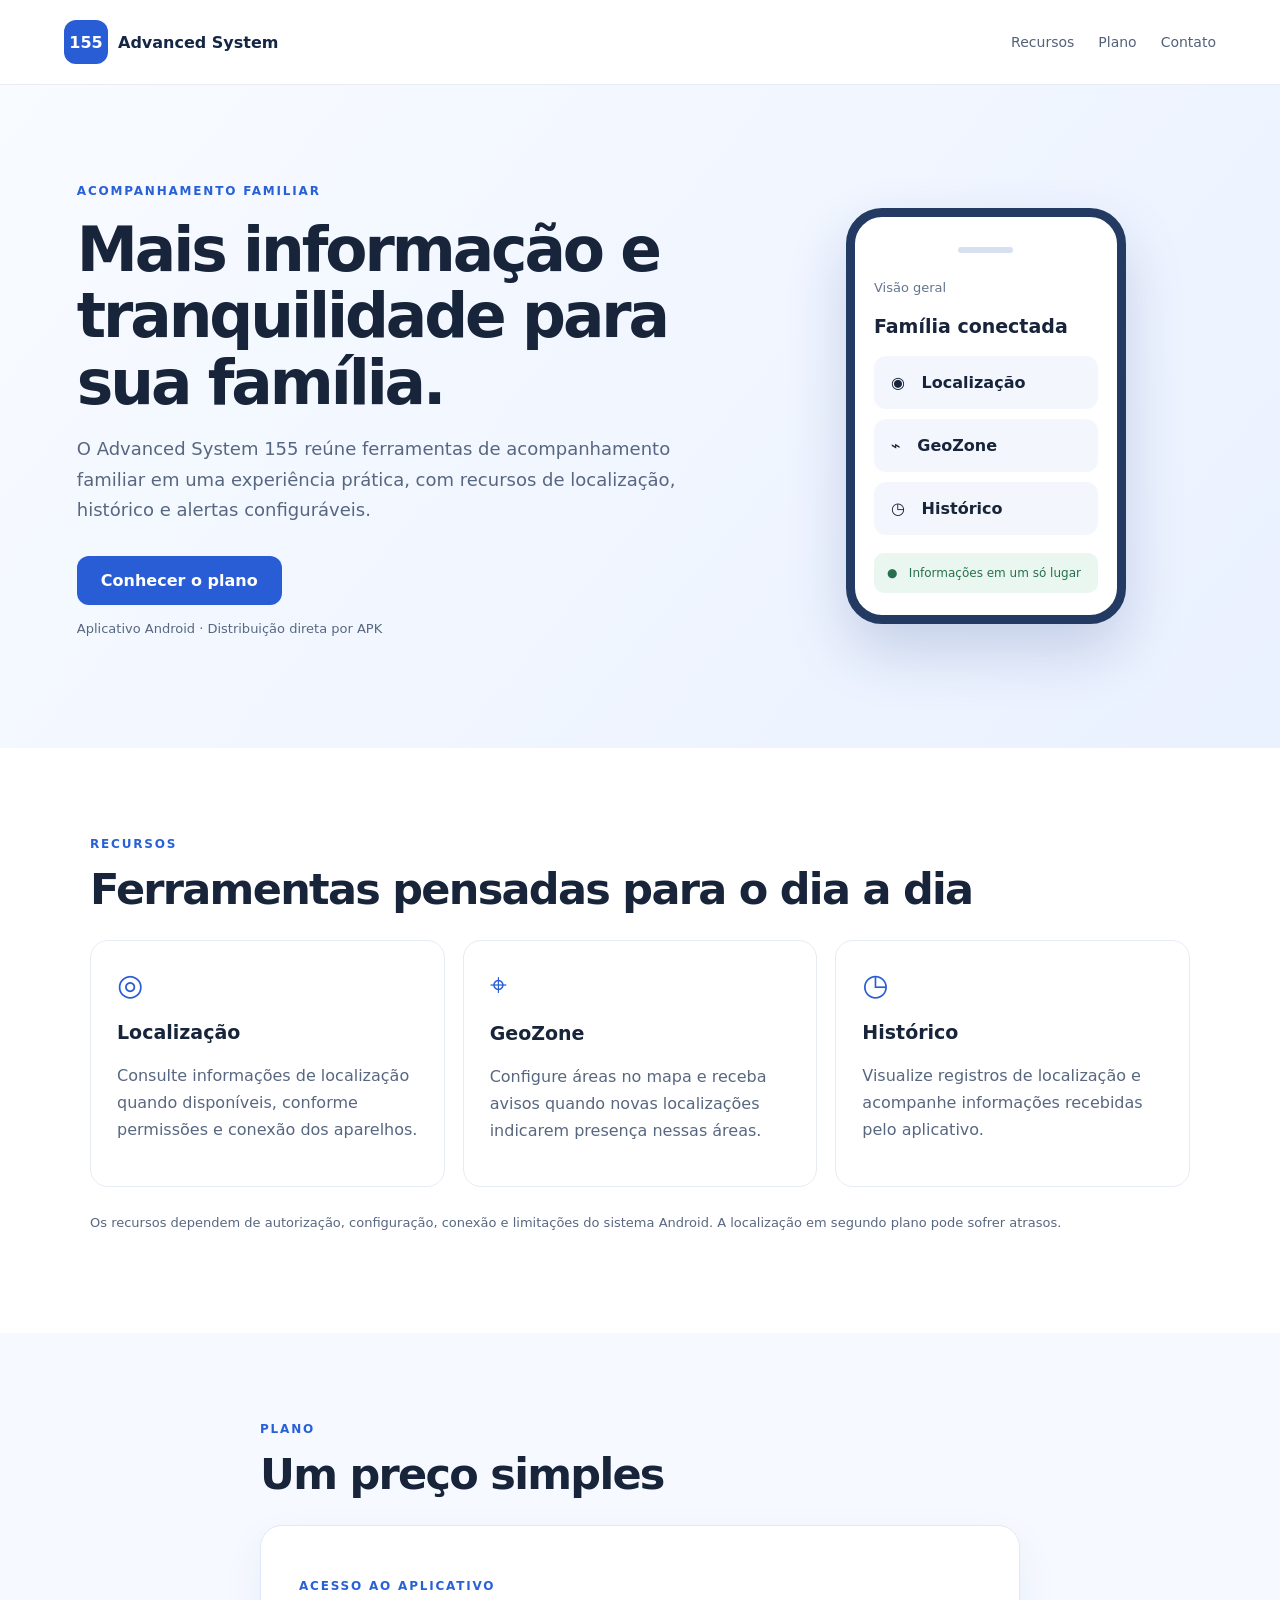
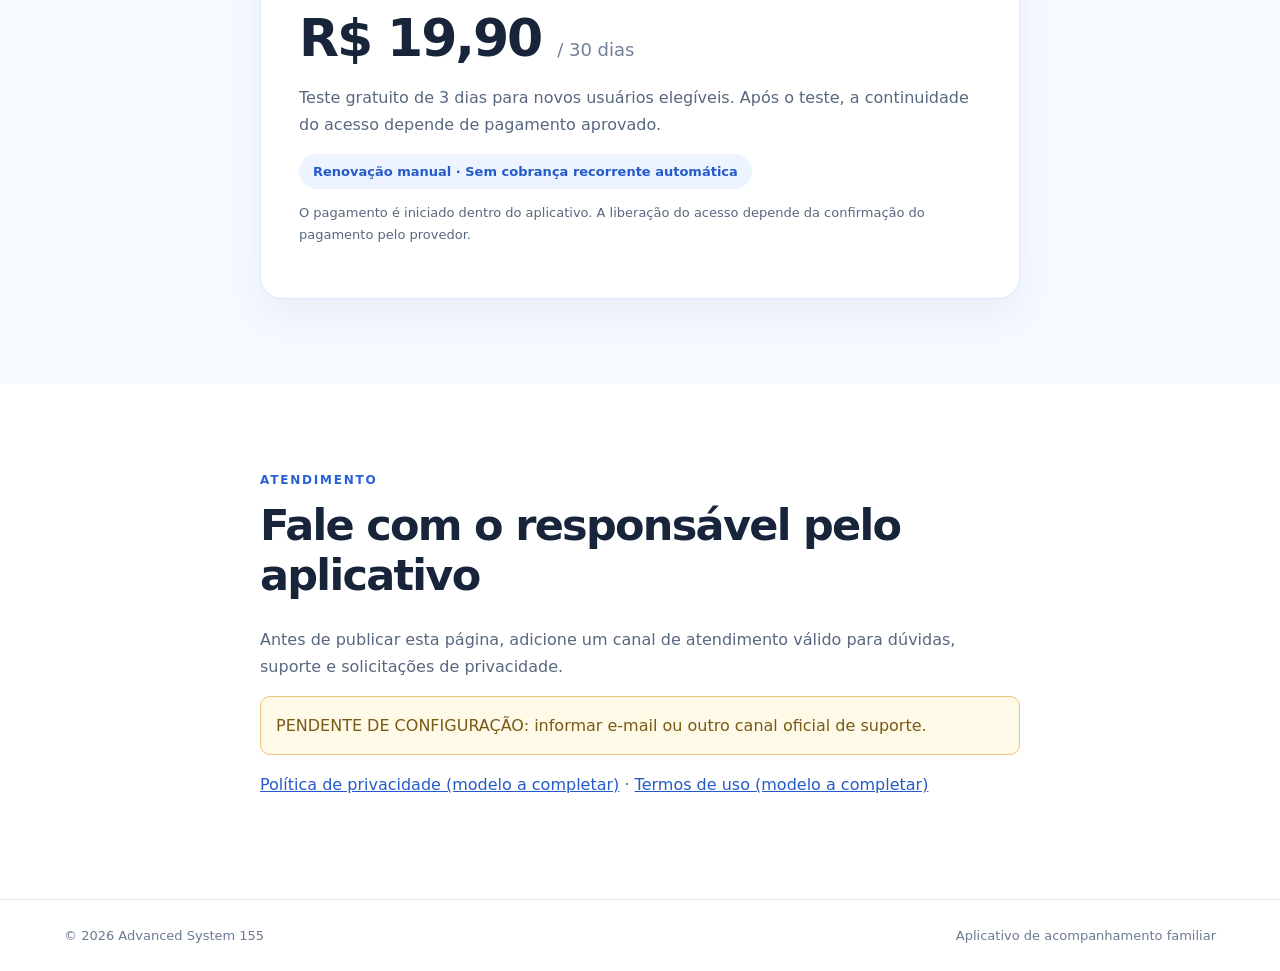
==== index.html @ 00726755 "Add files via upload" ====
<!doctype html><html lang="pt-BR"><head><meta charset="utf-8"><meta name="viewport" content="width=device-width, initial-scale=1"><meta name="description" content="Advanced System 155: aplicativo de acompanhamento familiar com recursos de localização e alertas."><title>Advanced System 155 | Acompanhamento familiar</title><link rel="stylesheet" href="style.css"></head><body><header class="nav"><a class="brand" href="index.html"><span class="mark">155</span> Advanced System</a><nav><a href="#recursos">Recursos</a><a href="#planos">Plano</a><a href="#contato">Contato</a></nav></header><main><section class="hero"><div class="wrap"><span class="eyebrow">ACOMPANHAMENTO FAMILIAR</span><h1>Mais informação e tranquilidade para sua família.</h1><p>O Advanced System 155 reúne ferramentas de acompanhamento familiar em uma experiência prática, com recursos de localização, histórico e alertas configuráveis.</p><a class="btn" href="#planos">Conhecer o plano</a><p class="micro">Aplicativo Android · Distribuição direta por APK</p></div><div class="visual" aria-hidden="true"><div class="phone"><div class="topline"></div><span class="small">Visão geral</span><h3>Família conectada</h3><div class="tile">◉ &nbsp; Localização</div><div class="tile">⌁ &nbsp; GeoZone</div><div class="tile">◷ &nbsp; Histórico</div><div class="status">● &nbsp; Informações em um só lugar</div></div></div></section><section id="recursos" class="section"><div class="container"><span class="eyebrow">RECURSOS</span><h2>Ferramentas pensadas para o dia a dia</h2><div class="cards"><article><span class="symbol">◎</span><h3>Localização</h3><p>Consulte informações de localização quando disponíveis, conforme permissões e conexão dos aparelhos.</p></article><article><span class="symbol">⌖</span><h3>GeoZone</h3><p>Configure áreas no mapa e receba avisos quando novas localizações indicarem presença nessas áreas.</p></article><article><span class="symbol">◷</span><h3>Histórico</h3><p>Visualize registros de localização e acompanhe informações recebidas pelo aplicativo.</p></article></div><p class="note">Os recursos dependem de autorização, configuração, conexão e limitações do sistema Android. A localização em segundo plano pode sofrer atrasos.</p></div></section><section id="planos" class="section tinted"><div class="container narrow"><span class="eyebrow">PLANO</span><h2>Um preço simples</h2><div class="pricing"><p class="eyebrow">ACESSO AO APLICATIVO</p><div class="price">R$ 19,90 <span>/ 30 dias</span></div><p>Teste gratuito de 3 dias para novos usuários elegíveis. Após o teste, a continuidade do acesso depende de pagamento aprovado.</p><div class="pill">Renovação manual · Sem cobrança recorrente automática</div><p class="smallprint">O pagamento é iniciado dentro do aplicativo. A liberação do acesso depende da confirmação do pagamento pelo provedor.</p></div></div></section><section id="contato" class="section"><div class="container narrow"><span class="eyebrow">ATENDIMENTO</span><h2>Fale com o responsável pelo aplicativo</h2><p>Antes de publicar esta página, adicione um canal de atendimento válido para dúvidas, suporte e solicitações de privacidade.</p><p class="warning">PENDENTE DE CONFIGURAÇÃO: informar e-mail ou outro canal oficial de suporte.</p><p><a href="privacidade.html">Política de privacidade (modelo a completar)</a> · <a href="termos.html">Termos de uso (modelo a completar)</a></p></div></section></main><footer><span>© <span id="year"></span> Advanced System 155</span><span>Aplicativo de acompanhamento familiar</span></footer><script>document.getElementById('year').textContent=new Date().getFullYear()</script></body></html>
---- style.css ----
:root{font-family:Inter,system-ui,-apple-system,Segoe UI,sans-serif;color:#17243a;background:#fff;font-synthesis:none}*{box-sizing:border-box}html{scroll-behavior:smooth}body{margin:0}a{color:#245bc8}header.nav{display:flex;align-items:center;justify-content:space-between;gap:20px;padding:20px max(5vw,20px);border-bottom:1px solid #e7ebf3;background:#fff}.brand{display:flex;align-items:center;gap:10px;text-decoration:none;font-weight:800;color:#152744}.mark{display:inline-grid;place-items:center;background:#285dd5;color:white;border-radius:12px;width:44px;height:44px}nav{display:flex;gap:24px}nav a{text-decoration:none;color:#536179;font-size:14px}.hero{display:grid;grid-template-columns:1.2fr .8fr;align-items:center;gap:40px;padding:95px max(6vw,24px);background:linear-gradient(130deg,#f8fbff,#eaf1ff)}.wrap{max-width:670px}.eyebrow{font-size:12px;letter-spacing:.15em;font-weight:800;color:#2861d6}h1{font-size:clamp(36px,4.8vw,65px);letter-spacing:-.05em;line-height:1.08;margin:18px 0}h2{font-size:clamp(29px,3.4vw,43px);letter-spacing:-.04em;margin:12px 0 26px}h3{font-size:19px}p{line-height:1.7;color:#586780}.hero p{font-size:18px;max-width:600px}.btn{display:inline-block;background:#285dd5;color:white;text-decoration:none;border-radius:12px;padding:15px 24px;font-weight:700;margin-top:12px}.micro{font-size:13px!important}.visual{display:flex;justify-content:center}.phone{width:280px;background:white;border:9px solid #233a62;border-radius:36px;box-shadow:0 28px 60px #193d7d30;padding:30px 19px 22px}.topline{height:6px;width:55px;background:#d7e0f0;border-radius:5px;margin:0 auto 24px}.small{font-size:13px;color:#64758f}.tile{padding:17px;background:#f3f6fc;border-radius:12px;margin:10px 0;font-weight:650}.status{padding:13px;border-radius:10px;background:#eaf6f0;color:#26704d;font-size:12px;margin-top:18px}.section{padding:85px 24px}.container{max-width:1100px;margin:auto}.narrow{max-width:760px}.cards{display:grid;grid-template-columns:repeat(3,1fr);gap:18px}.cards article{border:1px solid #e6ebf4;border-radius:18px;padding:26px;background:white}.symbol{font-size:30px;color:#285dd5}.note{font-size:13px;margin-top:25px}.tinted{background:#f6f9ff}.pricing{background:white;border:1px solid #dfe8fa;border-radius:22px;padding:38px;box-shadow:0 16px 40px #153d8010}.price{font-size:52px;font-weight:800;letter-spacing:-.04em}.price span{font-size:18px;color:#718097;font-weight:500;letter-spacing:0}.pill{display:inline-block;padding:10px 14px;background:#edf4ff;color:#245bc8;border-radius:100px;font-size:13px;font-weight:650}.smallprint{font-size:13px}.warning{padding:15px;border:1px solid #e9c778;border-radius:10px;background:#fff9e8;color:#785a15}footer{display:flex;justify-content:space-between;gap:20px;padding:28px max(5vw,20px);border-top:1px solid #e7ebf3;color:#6c7a91;font-size:13px}.legal{max-width:820px;margin:65px auto;padding:0 22px}.legal h1{font-size:42px}.legal h2{font-size:23px;margin-top:35px}@media(max-width:780px){nav{gap:12px}nav a{font-size:12px}.hero{grid-template-columns:1fr;padding-top:60px}.cards{grid-template-columns:1fr}.visual{display:none}.section{padding:60px 20px}.price{font-size:40px}footer{flex-direction:column}}
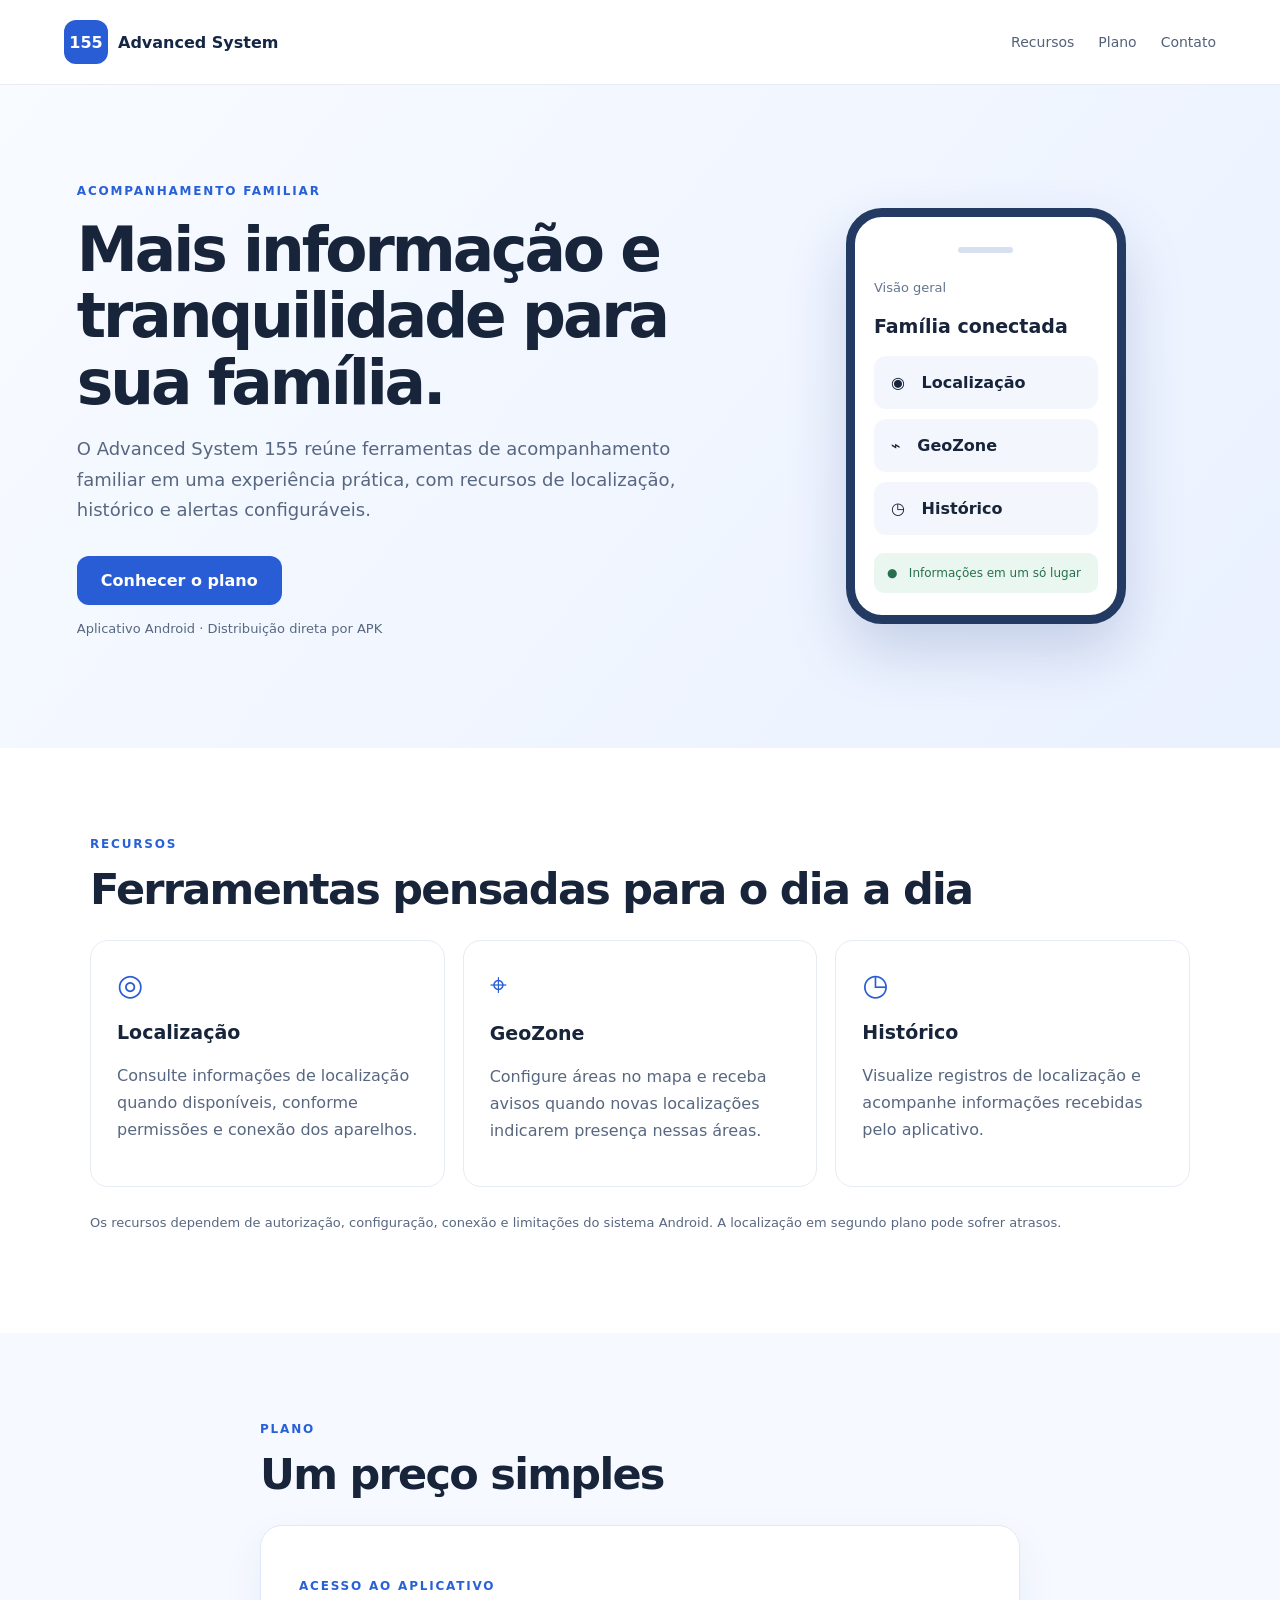
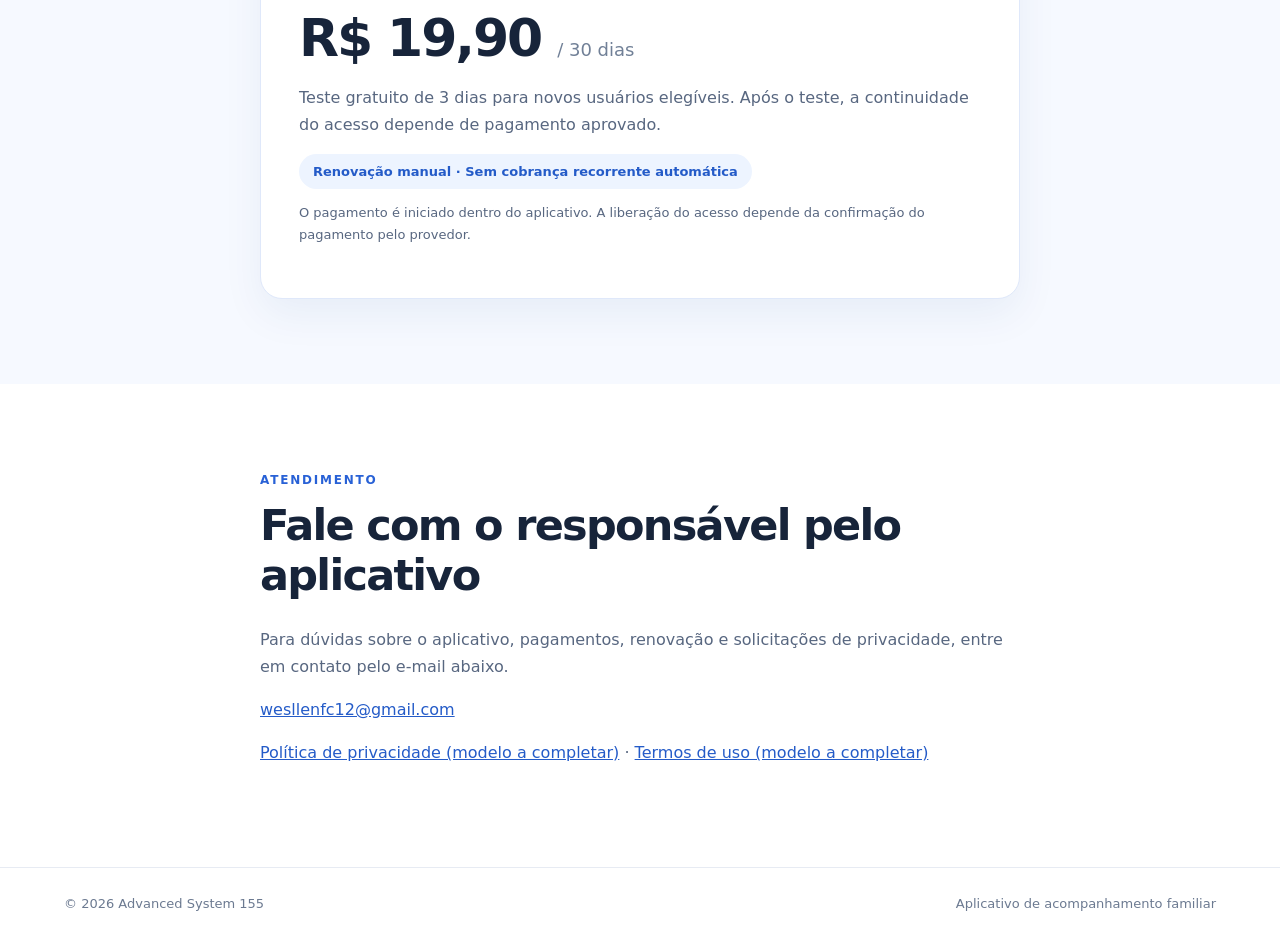
==== commit 5b648cd3: "Add files via upload" ====
--- a/index.html
+++ b/index.html
@@ -1 +1 @@
-<!doctype html><html lang="pt-BR"><head><meta charset="utf-8"><meta name="viewport" content="width=device-width, initial-scale=1"><meta name="description" content="Advanced System 155: aplicativo de acompanhamento familiar com recursos de localização e alertas."><title>Advanced System 155 | Acompanhamento familiar</title><link rel="stylesheet" href="style.css"></head><body><header class="nav"><a class="brand" href="index.html"><span class="mark">155</span> Advanced System</a><nav><a href="#recursos">Recursos</a><a href="#planos">Plano</a><a href="#contato">Contato</a></nav></header><main><section class="hero"><div class="wrap"><span class="eyebrow">ACOMPANHAMENTO FAMILIAR</span><h1>Mais informação e tranquilidade para sua família.</h1><p>O Advanced System 155 reúne ferramentas de acompanhamento familiar em uma experiência prática, com recursos de localização, histórico e alertas configuráveis.</p><a class="btn" href="#planos">Conhecer o plano</a><p class="micro">Aplicativo Android · Distribuição direta por APK</p></div><div class="visual" aria-hidden="true"><div class="phone"><div class="topline"></div><span class="small">Visão geral</span><h3>Família conectada</h3><div class="tile">◉ &nbsp; Localização</div><div class="tile">⌁ &nbsp; GeoZone</div><div class="tile">◷ &nbsp; Histórico</div><div class="status">● &nbsp; Informações em um só lugar</div></div></div></section><section id="recursos" class="section"><div class="container"><span class="eyebrow">RECURSOS</span><h2>Ferramentas pensadas para o dia a dia</h2><div class="cards"><article><span class="symbol">◎</span><h3>Localização</h3><p>Consulte informações de localização quando disponíveis, conforme permissões e conexão dos aparelhos.</p></article><article><span class="symbol">⌖</span><h3>GeoZone</h3><p>Configure áreas no mapa e receba avisos quando novas localizações indicarem presença nessas áreas.</p></article><article><span class="symbol">◷</span><h3>Histórico</h3><p>Visualize registros de localização e acompanhe informações recebidas pelo aplicativo.</p></article></div><p class="note">Os recursos dependem de autorização, configuração, conexão e limitações do sistema Android. A localização em segundo plano pode sofrer atrasos.</p></div></section><section id="planos" class="section tinted"><div class="container narrow"><span class="eyebrow">PLANO</span><h2>Um preço simples</h2><div class="pricing"><p class="eyebrow">ACESSO AO APLICATIVO</p><div class="price">R$ 19,90 <span>/ 30 dias</span></div><p>Teste gratuito de 3 dias para novos usuários elegíveis. Após o teste, a continuidade do acesso depende de pagamento aprovado.</p><div class="pill">Renovação manual · Sem cobrança recorrente automática</div><p class="smallprint">O pagamento é iniciado dentro do aplicativo. A liberação do acesso depende da confirmação do pagamento pelo provedor.</p></div></div></section><section id="contato" class="section"><div class="container narrow"><span class="eyebrow">ATENDIMENTO</span><h2>Fale com o responsável pelo aplicativo</h2><p>Antes de publicar esta página, adicione um canal de atendimento válido para dúvidas, suporte e solicitações de privacidade.</p><p class="warning">PENDENTE DE CONFIGURAÇÃO: informar e-mail ou outro canal oficial de suporte.</p><p><a href="privacidade.html">Política de privacidade (modelo a completar)</a> · <a href="termos.html">Termos de uso (modelo a completar)</a></p></div></section></main><footer><span>© <span id="year"></span> Advanced System 155</span><span>Aplicativo de acompanhamento familiar</span></footer><script>document.getElementById('year').textContent=new Date().getFullYear()</script></body></html>
+<!doctype html><html lang="pt-BR"><head><meta charset="utf-8"><meta name="viewport" content="width=device-width, initial-scale=1"><meta name="description" content="Advanced System 155: aplicativo de acompanhamento familiar com recursos de localização e alertas."><title>Advanced System 155 | Acompanhamento familiar</title><link rel="stylesheet" href="style.css"></head><body><header class="nav"><a class="brand" href="index.html"><span class="mark">155</span> Advanced System</a><nav><a href="#recursos">Recursos</a><a href="#planos">Plano</a><a href="#contato">Contato</a></nav></header><main><section class="hero"><div class="wrap"><span class="eyebrow">ACOMPANHAMENTO FAMILIAR</span><h1>Mais informação e tranquilidade para sua família.</h1><p>O Advanced System 155 reúne ferramentas de acompanhamento familiar em uma experiência prática, com recursos de localização, histórico e alertas configuráveis.</p><a class="btn" href="#planos">Conhecer o plano</a><p class="micro">Aplicativo Android · Distribuição direta por APK</p></div><div class="visual" aria-hidden="true"><div class="phone"><div class="topline"></div><span class="small">Visão geral</span><h3>Família conectada</h3><div class="tile">◉ &nbsp; Localização</div><div class="tile">⌁ &nbsp; GeoZone</div><div class="tile">◷ &nbsp; Histórico</div><div class="status">● &nbsp; Informações em um só lugar</div></div></div></section><section id="recursos" class="section"><div class="container"><span class="eyebrow">RECURSOS</span><h2>Ferramentas pensadas para o dia a dia</h2><div class="cards"><article><span class="symbol">◎</span><h3>Localização</h3><p>Consulte informações de localização quando disponíveis, conforme permissões e conexão dos aparelhos.</p></article><article><span class="symbol">⌖</span><h3>GeoZone</h3><p>Configure áreas no mapa e receba avisos quando novas localizações indicarem presença nessas áreas.</p></article><article><span class="symbol">◷</span><h3>Histórico</h3><p>Visualize registros de localização e acompanhe informações recebidas pelo aplicativo.</p></article></div><p class="note">Os recursos dependem de autorização, configuração, conexão e limitações do sistema Android. A localização em segundo plano pode sofrer atrasos.</p></div></section><section id="planos" class="section tinted"><div class="container narrow"><span class="eyebrow">PLANO</span><h2>Um preço simples</h2><div class="pricing"><p class="eyebrow">ACESSO AO APLICATIVO</p><div class="price">R$ 19,90 <span>/ 30 dias</span></div><p>Teste gratuito de 3 dias para novos usuários elegíveis. Após o teste, a continuidade do acesso depende de pagamento aprovado.</p><div class="pill">Renovação manual · Sem cobrança recorrente automática</div><p class="smallprint">O pagamento é iniciado dentro do aplicativo. A liberação do acesso depende da confirmação do pagamento pelo provedor.</p></div></div></section><section id="contato" class="section"><div class="container narrow"><span class="eyebrow">ATENDIMENTO</span><h2>Fale com o responsável pelo aplicativo</h2><p>Para dúvidas sobre o aplicativo, pagamentos, renovação e solicitações de privacidade, entre em contato pelo e-mail abaixo.</p><p><a href="mailto:wesllenfc12@gmail.com">wesllenfc12@gmail.com</a></p><p><a href="privacidade.html">Política de privacidade (modelo a completar)</a> · <a href="termos.html">Termos de uso (modelo a completar)</a></p></div></section></main><footer><span>© <span id="year"></span> Advanced System 155</span><span>Aplicativo de acompanhamento familiar</span></footer><script>document.getElementById('year').textContent=new Date().getFullYear()</script></body></html>
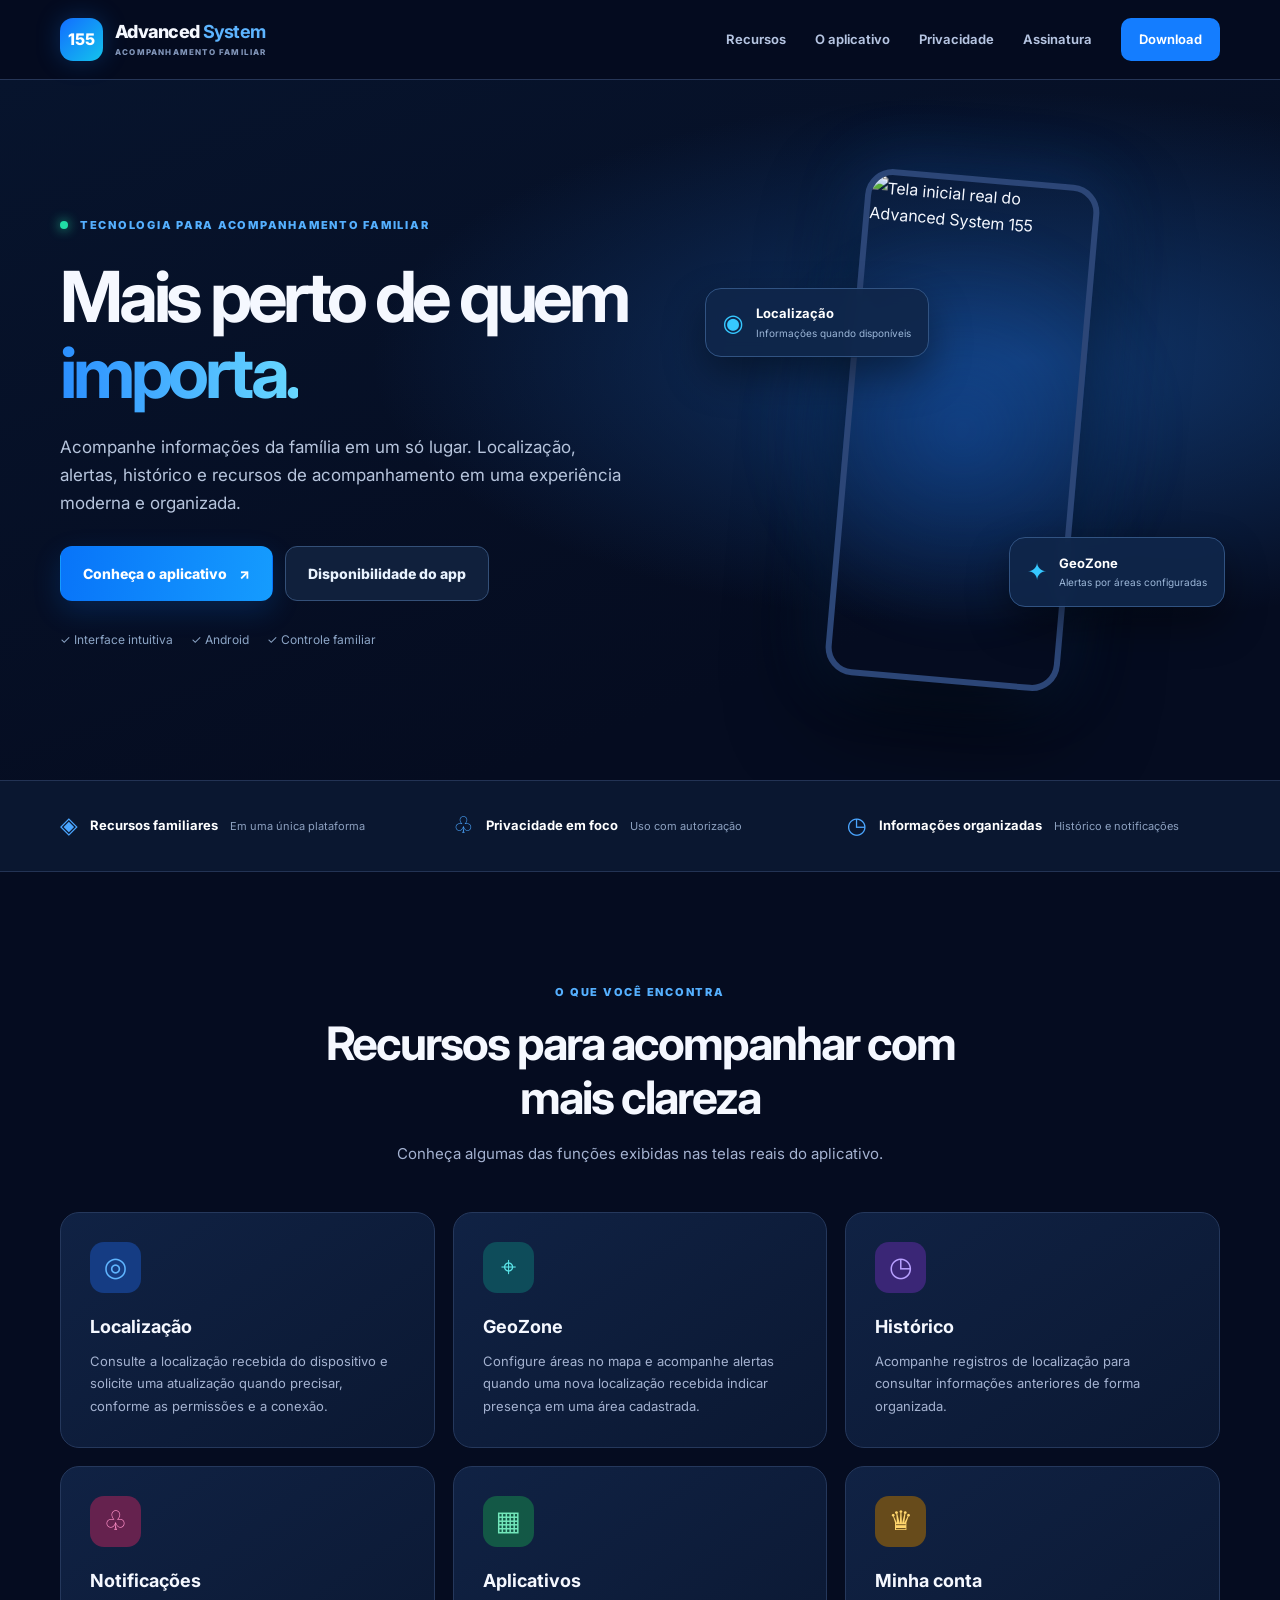
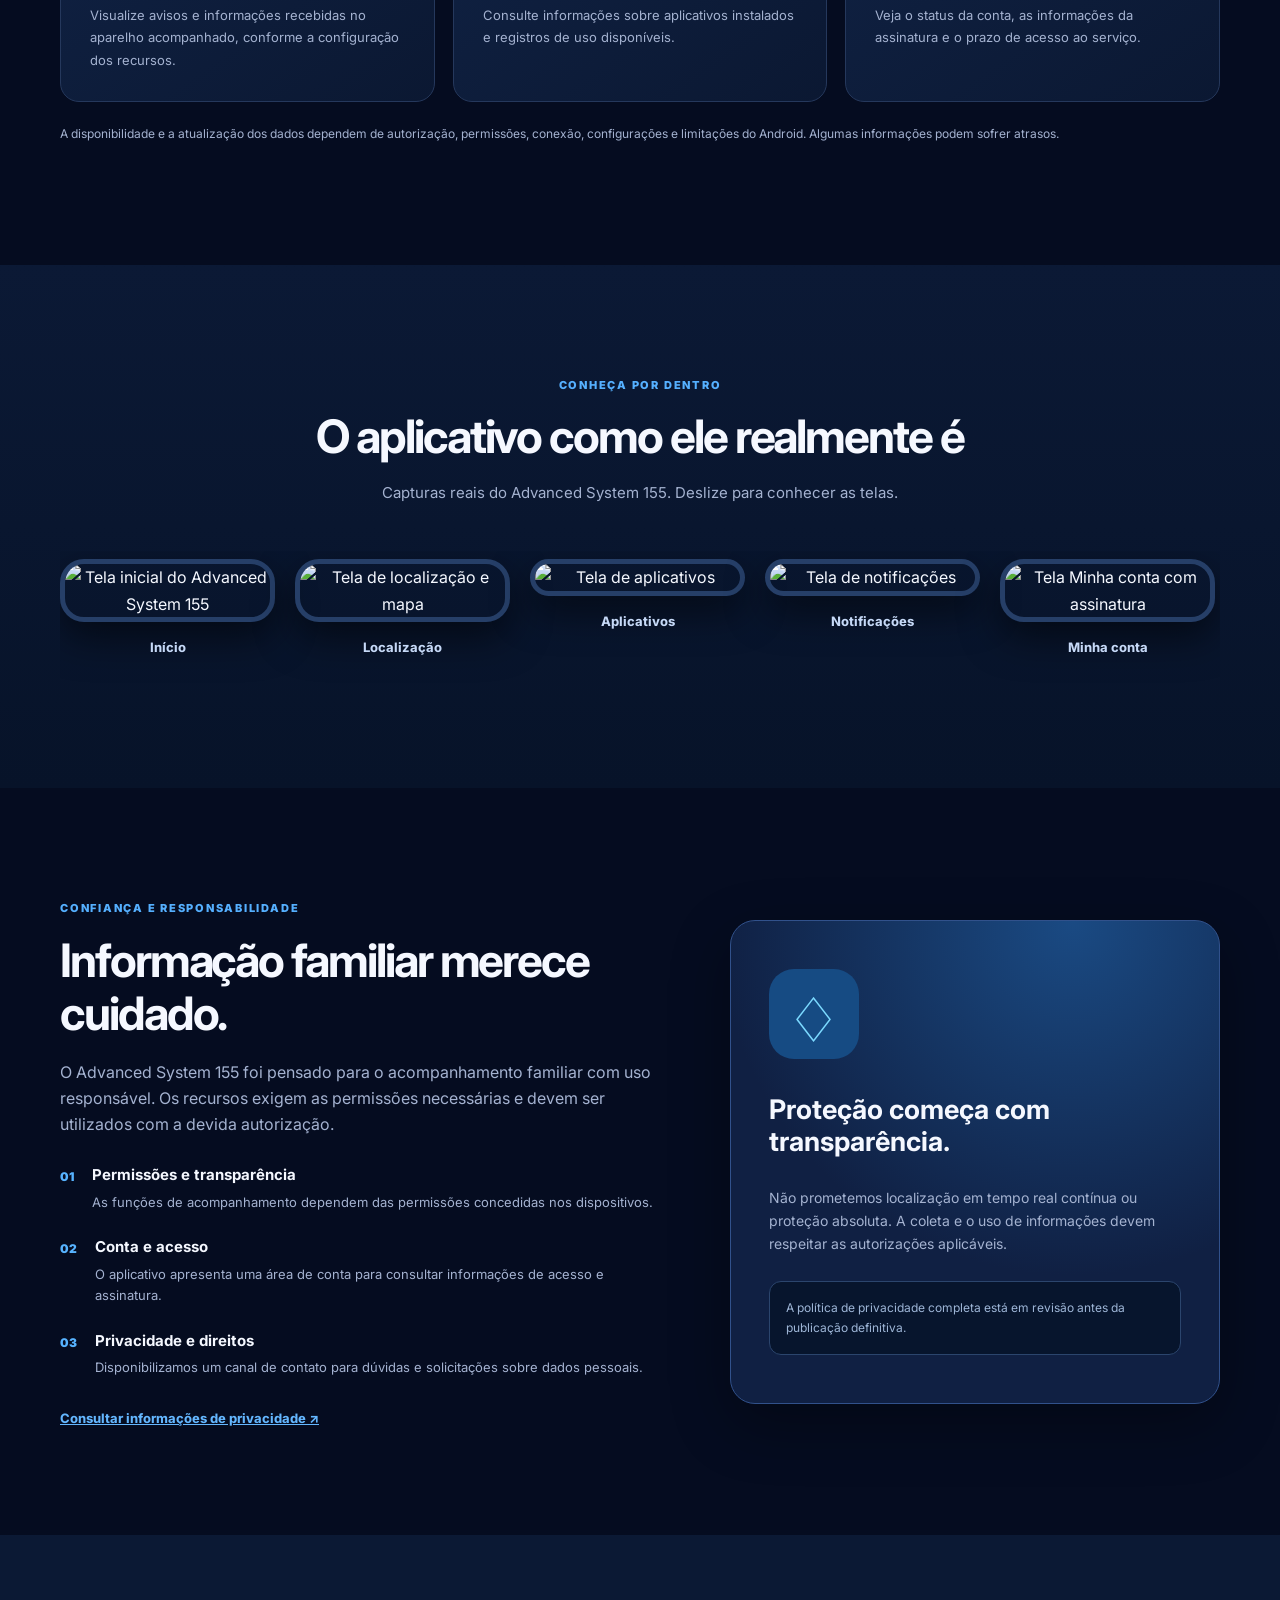
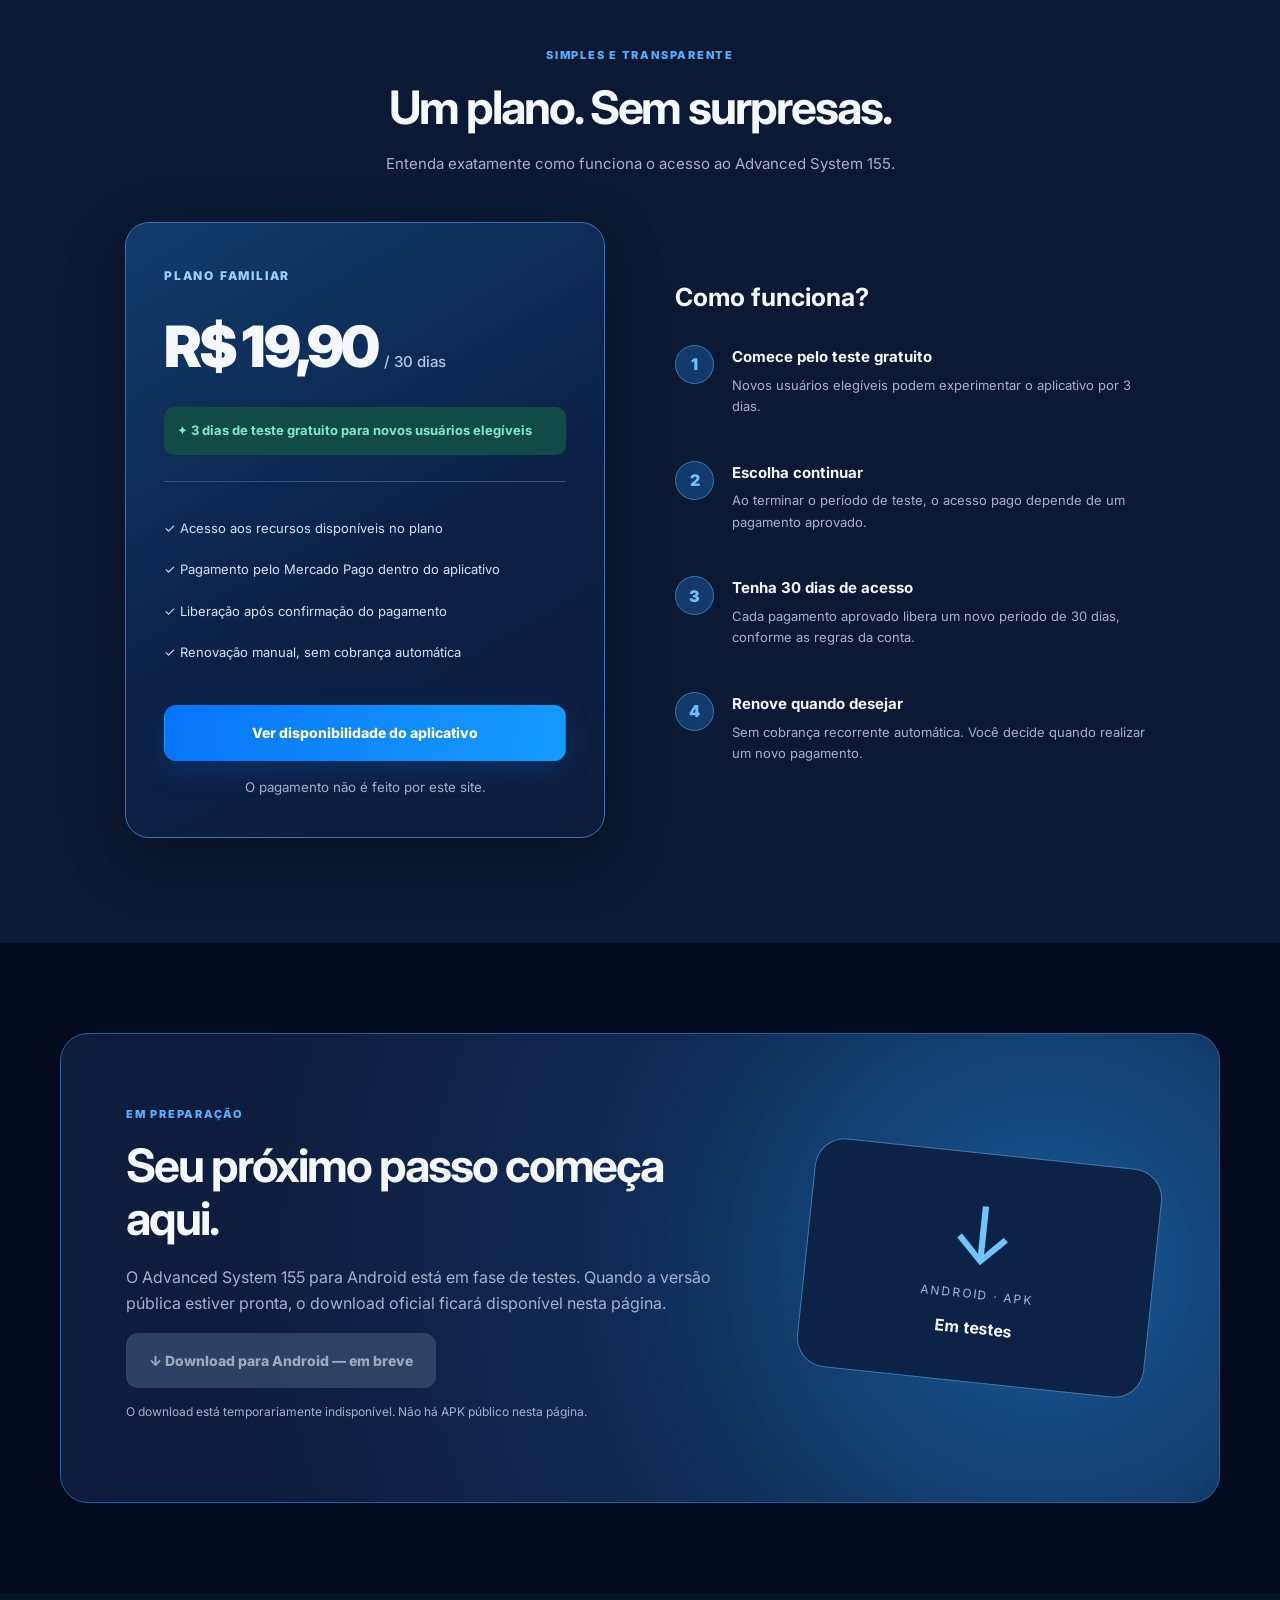
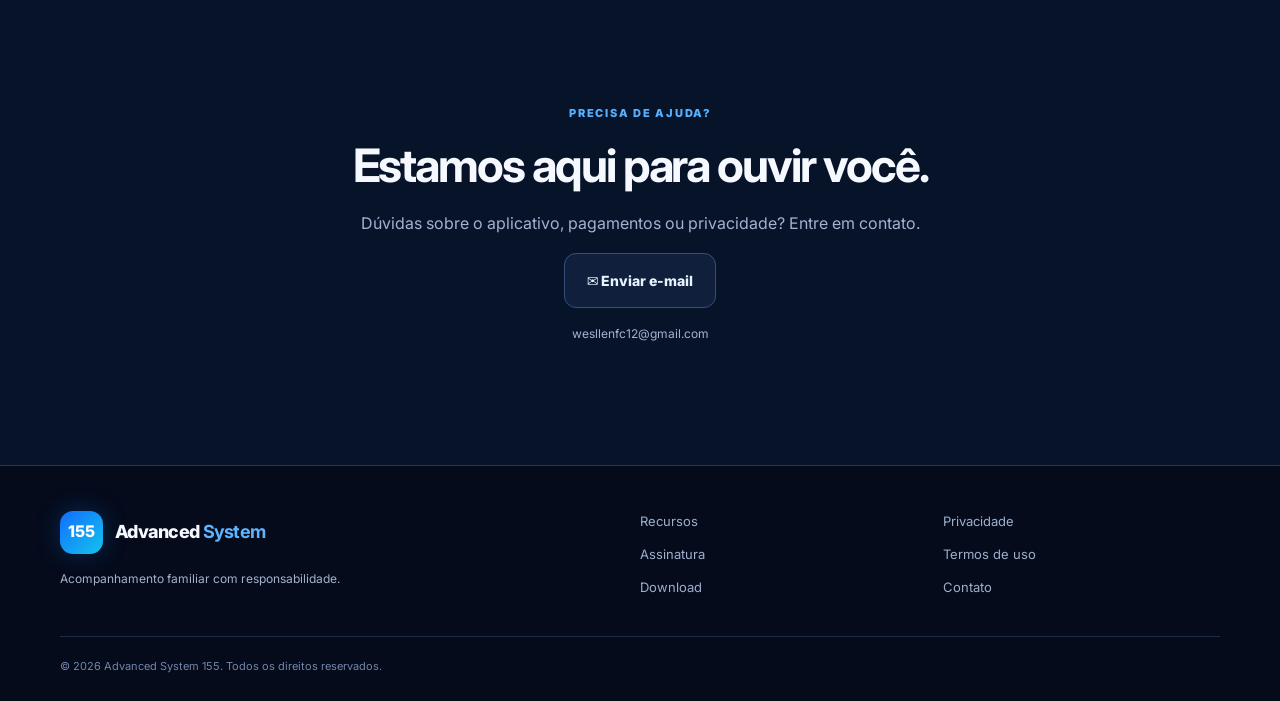
==== commit 28689661: "Add files via upload" ====
--- a/index.html
+++ b/index.html
@@ -1 +1,11 @@
-<!doctype html><html lang="pt-BR"><head><meta charset="utf-8"><meta name="viewport" content="width=device-width, initial-scale=1"><meta name="description" content="Advanced System 155: aplicativo de acompanhamento familiar com recursos de localização e alertas."><title>Advanced System 155 | Acompanhamento familiar</title><link rel="stylesheet" href="style.css"></head><body><header class="nav"><a class="brand" href="index.html"><span class="mark">155</span> Advanced System</a><nav><a href="#recursos">Recursos</a><a href="#planos">Plano</a><a href="#contato">Contato</a></nav></header><main><section class="hero"><div class="wrap"><span class="eyebrow">ACOMPANHAMENTO FAMILIAR</span><h1>Mais informação e tranquilidade para sua família.</h1><p>O Advanced System 155 reúne ferramentas de acompanhamento familiar em uma experiência prática, com recursos de localização, histórico e alertas configuráveis.</p><a class="btn" href="#planos">Conhecer o plano</a><p class="micro">Aplicativo Android · Distribuição direta por APK</p></div><div class="visual" aria-hidden="true"><div class="phone"><div class="topline"></div><span class="small">Visão geral</span><h3>Família conectada</h3><div class="tile">◉ &nbsp; Localização</div><div class="tile">⌁ &nbsp; GeoZone</div><div class="tile">◷ &nbsp; Histórico</div><div class="status">● &nbsp; Informações em um só lugar</div></div></div></section><section id="recursos" class="section"><div class="container"><span class="eyebrow">RECURSOS</span><h2>Ferramentas pensadas para o dia a dia</h2><div class="cards"><article><span class="symbol">◎</span><h3>Localização</h3><p>Consulte informações de localização quando disponíveis, conforme permissões e conexão dos aparelhos.</p></article><article><span class="symbol">⌖</span><h3>GeoZone</h3><p>Configure áreas no mapa e receba avisos quando novas localizações indicarem presença nessas áreas.</p></article><article><span class="symbol">◷</span><h3>Histórico</h3><p>Visualize registros de localização e acompanhe informações recebidas pelo aplicativo.</p></article></div><p class="note">Os recursos dependem de autorização, configuração, conexão e limitações do sistema Android. A localização em segundo plano pode sofrer atrasos.</p></div></section><section id="planos" class="section tinted"><div class="container narrow"><span class="eyebrow">PLANO</span><h2>Um preço simples</h2><div class="pricing"><p class="eyebrow">ACESSO AO APLICATIVO</p><div class="price">R$ 19,90 <span>/ 30 dias</span></div><p>Teste gratuito de 3 dias para novos usuários elegíveis. Após o teste, a continuidade do acesso depende de pagamento aprovado.</p><div class="pill">Renovação manual · Sem cobrança recorrente automática</div><p class="smallprint">O pagamento é iniciado dentro do aplicativo. A liberação do acesso depende da confirmação do pagamento pelo provedor.</p></div></div></section><section id="contato" class="section"><div class="container narrow"><span class="eyebrow">ATENDIMENTO</span><h2>Fale com o responsável pelo aplicativo</h2><p>Para dúvidas sobre o aplicativo, pagamentos, renovação e solicitações de privacidade, entre em contato pelo e-mail abaixo.</p><p><a href="mailto:wesllenfc12@gmail.com">wesllenfc12@gmail.com</a></p><p><a href="privacidade.html">Política de privacidade (modelo a completar)</a> · <a href="termos.html">Termos de uso (modelo a completar)</a></p></div></section></main><footer><span>© <span id="year"></span> Advanced System 155</span><span>Aplicativo de acompanhamento familiar</span></footer><script>document.getElementById('year').textContent=new Date().getFullYear()</script></body></html>
+<!doctype html><html lang="pt-BR"><head><meta charset="utf-8"><meta name="viewport" content="width=device-width,initial-scale=1"><meta name="theme-color" content="#050c20"><meta name="description" content="Advanced System 155: acompanhamento familiar com localização, GeoZone, notificações e gestão de assinatura. Conheça os recursos e o plano de R$ 19,90 por 30 dias."><title>Advanced System 155 | Acompanhamento familiar</title><link rel="stylesheet" href="style.css"></head><body>
+<header class="nav"><a class="brand" href="#inicio"><span class="mark">155</span><span>Advanced <b>System</b><small>ACOMPANHAMENTO FAMILIAR</small></span></a><button class="menu" aria-expanded="false" aria-controls="links" aria-label="Abrir menu">☰</button><nav id="links"><a href="#recursos">Recursos</a><a href="#telas">O aplicativo</a><a href="#seguranca">Privacidade</a><a href="#planos">Assinatura</a><a class="navcta" href="#download">Download</a></nav></header>
+<main><section class="hero" id="inicio"><div class="container hero-grid"><div><span class="eyebrow"><span class="dot"></span> TECNOLOGIA PARA ACOMPANHAMENTO FAMILIAR</span><h1>Mais perto de quem <em>importa.</em></h1><p class="lead">Acompanhe informações da família em um só lugar. Localização, alertas, histórico e recursos de acompanhamento em uma experiência moderna e organizada.</p><div class="actions"><a class="btn primary" href="#telas">Conheça o aplicativo <span aria-hidden="true">↗</span></a><a class="btn secondary" href="#download">Disponibilidade do app</a></div><div class="hero-micro"><span>✓ Interface intuitiva</span><span>✓ Android</span><span>✓ Controle familiar</span></div></div><div class="hero-art"><div class="orb"></div><img class="hero-phone" src="assets/tela-6.jpg" alt="Tela inicial real do Advanced System 155" width="720" height="1600"><div class="float-card one">◉ <span><strong>Localização</strong><small>Informações quando disponíveis</small></span></div><div class="float-card two">✦ <span><strong>GeoZone</strong><small>Alertas por áreas configuradas</small></span></div></div></div></section>
+<section class="truststrip"><div class="container stripgrid"><span>◈ <strong>Recursos familiares</strong><small>Em uma única plataforma</small></span><span>♧ <strong>Privacidade em foco</strong><small>Uso com autorização</small></span><span>◷ <strong>Informações organizadas</strong><small>Histórico e notificações</small></span></div></section>
+<section id="recursos" class="section"><div class="container"><div class="heading"><span class="eyebrow">O QUE VOCÊ ENCONTRA</span><h2>Recursos para acompanhar com mais clareza</h2><p>Conheça algumas das funções exibidas nas telas reais do aplicativo.</p></div><div class="cards"><article class="feature"><span class="feature-icon blue">◎</span><h3>Localização</h3><p>Consulte a localização recebida do dispositivo e solicite uma atualização quando precisar, conforme as permissões e a conexão.</p></article><article class="feature"><span class="feature-icon cyan">⌖</span><h3>GeoZone</h3><p>Configure áreas no mapa e acompanhe alertas quando uma nova localização recebida indicar presença em uma área cadastrada.</p></article><article class="feature"><span class="feature-icon violet">◷</span><h3>Histórico</h3><p>Acompanhe registros de localização para consultar informações anteriores de forma organizada.</p></article><article class="feature"><span class="feature-icon pink">♧</span><h3>Notificações</h3><p>Visualize avisos e informações recebidas no aparelho acompanhado, conforme a configuração dos recursos.</p></article><article class="feature"><span class="feature-icon green">▦</span><h3>Aplicativos</h3><p>Consulte informações sobre aplicativos instalados e registros de uso disponíveis.</p></article><article class="feature"><span class="feature-icon amber">♛</span><h3>Minha conta</h3><p>Veja o status da conta, as informações da assinatura e o prazo de acesso ao serviço.</p></article></div><p class="footnote">A disponibilidade e a atualização dos dados dependem de autorização, permissões, conexão, configurações e limitações do Android. Algumas informações podem sofrer atrasos.</p></div></section>
+<section id="telas" class="section showcase"><div class="container"><div class="heading"><span class="eyebrow">CONHEÇA POR DENTRO</span><h2>O aplicativo como ele realmente é</h2><p>Capturas reais do Advanced System 155. Deslize para conhecer as telas.</p></div><div class="screens" aria-label="Galeria de capturas de tela do aplicativo"><figure><img loading="lazy" src="assets/tela-6.jpg" alt="Tela inicial do Advanced System 155"><figcaption>Início</figcaption></figure><figure><img loading="lazy" src="assets/tela-3.jpg" alt="Tela de localização e mapa"><figcaption>Localização</figcaption></figure><figure><img loading="lazy" src="assets/tela-2.jpg" alt="Tela de aplicativos"><figcaption>Aplicativos</figcaption></figure><figure><img loading="lazy" src="assets/tela-5.jpg" alt="Tela de notificações"><figcaption>Notificações</figcaption></figure><figure><img loading="lazy" src="assets/tela-1.jpg" alt="Tela Minha conta com assinatura"><figcaption>Minha conta</figcaption></figure></div></div></section>
+<section id="seguranca" class="section"><div class="container security-grid"><div><span class="eyebrow">CONFIANÇA E RESPONSABILIDADE</span><h2>Informação familiar merece cuidado.</h2><p>O Advanced System 155 foi pensado para o acompanhamento familiar com uso responsável. Os recursos exigem as permissões necessárias e devem ser utilizados com a devida autorização.</p><div class="security-list"><div><span>01</span><div><h3>Permissões e transparência</h3><p>As funções de acompanhamento dependem das permissões concedidas nos dispositivos.</p></div></div><div><span>02</span><div><h3>Conta e acesso</h3><p>O aplicativo apresenta uma área de conta para consultar informações de acesso e assinatura.</p></div></div><div><span>03</span><div><h3>Privacidade e direitos</h3><p>Disponibilizamos um canal de contato para dúvidas e solicitações sobre dados pessoais.</p></div></div></div><a class="textlink" href="privacidade.html">Consultar informações de privacidade ↗</a></div><div class="security-panel"><div class="shield">♢</div><h3>Proteção começa com transparência.</h3><p>Não prometemos localização em tempo real contínua ou proteção absoluta. A coleta e o uso de informações devem respeitar as autorizações aplicáveis.</p><div class="mini-note">A política de privacidade completa está em revisão antes da publicação definitiva.</div></div></div></section>
+<section id="planos" class="section price-section"><div class="container"><div class="heading"><span class="eyebrow">SIMPLES E TRANSPARENTE</span><h2>Um plano. Sem surpresas.</h2><p>Entenda exatamente como funciona o acesso ao Advanced System 155.</p></div><div class="pricing-layout"><div class="price-card"><span class="plan-label">PLANO FAMILIAR</span><div class="price">R$ 19,90 <span>/ 30 dias</span></div><p class="trial">✦ 3 dias de teste gratuito para novos usuários elegíveis</p><hr><ul><li>✓ Acesso aos recursos disponíveis no plano</li><li>✓ Pagamento pelo Mercado Pago dentro do aplicativo</li><li>✓ Liberação após confirmação do pagamento</li><li>✓ Renovação manual, sem cobrança automática</li></ul><a class="btn primary full" href="#download">Ver disponibilidade do aplicativo</a><small>O pagamento não é feito por este site.</small></div><div class="steps"><h3>Como funciona?</h3><div class="step"><span>1</span><div><h4>Comece pelo teste gratuito</h4><p>Novos usuários elegíveis podem experimentar o aplicativo por 3 dias.</p></div></div><div class="step"><span>2</span><div><h4>Escolha continuar</h4><p>Ao terminar o período de teste, o acesso pago depende de um pagamento aprovado.</p></div></div><div class="step"><span>3</span><div><h4>Tenha 30 dias de acesso</h4><p>Cada pagamento aprovado libera um novo período de 30 dias, conforme as regras da conta.</p></div></div><div class="step"><span>4</span><div><h4>Renove quando desejar</h4><p>Sem cobrança recorrente automática. Você decide quando realizar um novo pagamento.</p></div></div></div></div></div></section>
+<section id="download" class="section download-section"><div class="container download-box"><div><span class="eyebrow">EM PREPARAÇÃO</span><h2>Seu próximo passo começa aqui.</h2><p>O Advanced System 155 para Android está em fase de testes. Quando a versão pública estiver pronta, o download oficial ficará disponível nesta página.</p><button class="btn disabled" disabled aria-disabled="true">↓ Download para Android — em breve</button><p class="download-note">O download está temporariamente indisponível. Não há APK público nesta página.</p></div><div class="download-art" aria-hidden="true"><span>↓</span><small>ANDROID · APK</small><strong>Em testes</strong></div></div></section>
+<section id="contato" class="section contact"><div class="container"><span class="eyebrow">PRECISA DE AJUDA?</span><h2>Estamos aqui para ouvir você.</h2><p>Dúvidas sobre o aplicativo, pagamentos ou privacidade? Entre em contato.</p><a class="btn secondary" href="mailto:wesllenfc12@gmail.com">✉ Enviar e-mail</a><p class="email">wesllenfc12@gmail.com</p></div></section></main>
+<footer><div class="container footer-grid"><div><a class="brand" href="#inicio"><span class="mark">155</span><span>Advanced <b>System</b></span></a><p>Acompanhamento familiar com responsabilidade.</p></div><div><a href="#recursos">Recursos</a><a href="#planos">Assinatura</a><a href="#download">Download</a></div><div><a href="privacidade.html">Privacidade</a><a href="termos.html">Termos de uso</a><a href="mailto:wesllenfc12@gmail.com">Contato</a></div></div><div class="container copyright">© <span id="year"></span> Advanced System 155. Todos os direitos reservados.</div></footer><script>document.getElementById('year').textContent=new Date().getFullYear();const m=document.querySelector('.menu'),n=document.querySelector('nav');m.addEventListener('click',()=>{let open=n.classList.toggle('open');m.setAttribute('aria-expanded',String(open))});n.querySelectorAll('a').forEach(a=>a.addEventListener('click',()=>{n.classList.remove('open');m.setAttribute('aria-expanded','false')}));</script></body></html>
--- a/style.css
+++ b/style.css
@@ -1 +1 @@
-:root{font-family:Inter,system-ui,-apple-system,Segoe UI,sans-serif;color:#17243a;background:#fff;font-synthesis:none}*{box-sizing:border-box}html{scroll-behavior:smooth}body{margin:0}a{color:#245bc8}header.nav{display:flex;align-items:center;justify-content:space-between;gap:20px;padding:20px max(5vw,20px);border-bottom:1px solid #e7ebf3;background:#fff}.brand{display:flex;align-items:center;gap:10px;text-decoration:none;font-weight:800;color:#152744}.mark{display:inline-grid;place-items:center;background:#285dd5;color:white;border-radius:12px;width:44px;height:44px}nav{display:flex;gap:24px}nav a{text-decoration:none;color:#536179;font-size:14px}.hero{display:grid;grid-template-columns:1.2fr .8fr;align-items:center;gap:40px;padding:95px max(6vw,24px);background:linear-gradient(130deg,#f8fbff,#eaf1ff)}.wrap{max-width:670px}.eyebrow{font-size:12px;letter-spacing:.15em;font-weight:800;color:#2861d6}h1{font-size:clamp(36px,4.8vw,65px);letter-spacing:-.05em;line-height:1.08;margin:18px 0}h2{font-size:clamp(29px,3.4vw,43px);letter-spacing:-.04em;margin:12px 0 26px}h3{font-size:19px}p{line-height:1.7;color:#586780}.hero p{font-size:18px;max-width:600px}.btn{display:inline-block;background:#285dd5;color:white;text-decoration:none;border-radius:12px;padding:15px 24px;font-weight:700;margin-top:12px}.micro{font-size:13px!important}.visual{display:flex;justify-content:center}.phone{width:280px;background:white;border:9px solid #233a62;border-radius:36px;box-shadow:0 28px 60px #193d7d30;padding:30px 19px 22px}.topline{height:6px;width:55px;background:#d7e0f0;border-radius:5px;margin:0 auto 24px}.small{font-size:13px;color:#64758f}.tile{padding:17px;background:#f3f6fc;border-radius:12px;margin:10px 0;font-weight:650}.status{padding:13px;border-radius:10px;background:#eaf6f0;color:#26704d;font-size:12px;margin-top:18px}.section{padding:85px 24px}.container{max-width:1100px;margin:auto}.narrow{max-width:760px}.cards{display:grid;grid-template-columns:repeat(3,1fr);gap:18px}.cards article{border:1px solid #e6ebf4;border-radius:18px;padding:26px;background:white}.symbol{font-size:30px;color:#285dd5}.note{font-size:13px;margin-top:25px}.tinted{background:#f6f9ff}.pricing{background:white;border:1px solid #dfe8fa;border-radius:22px;padding:38px;box-shadow:0 16px 40px #153d8010}.price{font-size:52px;font-weight:800;letter-spacing:-.04em}.price span{font-size:18px;color:#718097;font-weight:500;letter-spacing:0}.pill{display:inline-block;padding:10px 14px;background:#edf4ff;color:#245bc8;border-radius:100px;font-size:13px;font-weight:650}.smallprint{font-size:13px}.warning{padding:15px;border:1px solid #e9c778;border-radius:10px;background:#fff9e8;color:#785a15}footer{display:flex;justify-content:space-between;gap:20px;padding:28px max(5vw,20px);border-top:1px solid #e7ebf3;color:#6c7a91;font-size:13px}.legal{max-width:820px;margin:65px auto;padding:0 22px}.legal h1{font-size:42px}.legal h2{font-size:23px;margin-top:35px}@media(max-width:780px){nav{gap:12px}nav a{font-size:12px}.hero{grid-template-columns:1fr;padding-top:60px}.cards{grid-template-columns:1fr}.visual{display:none}.section{padding:60px 20px}.price{font-size:40px}footer{flex-direction:column}}
+@import url('https://fonts.googleapis.com/css2?family=Inter:wght@400;500;600;700;800;900&display=swap');:root{color-scheme:dark;--bg:#050c20;--panel:#0d1b39;--panel2:#102347;--line:#233556;--text:#f5f8ff;--muted:#a4b2d0;--blue:#1685ff}*{box-sizing:border-box}html{scroll-behavior:smooth;scroll-padding-top:90px}body{margin:0;background:var(--bg);color:var(--text);font-family:Inter,system-ui,-apple-system,Segoe UI,sans-serif;line-height:1.65}a{color:inherit}button{font:inherit}.container{width:min(1160px,calc(100% - 44px));margin:auto}.nav{height:80px;position:sticky;top:0;z-index:30;background:#050c20ed;backdrop-filter:blur(18px);border-bottom:1px solid #263657;display:flex;align-items:center;justify-content:space-between;padding:0 max(22px,calc((100vw - 1160px)/2));gap:24px}.brand{display:flex;align-items:center;gap:12px;text-decoration:none;font-size:18px;font-weight:800;letter-spacing:-.04em;line-height:1.1}.brand b{color:#5db4ff}.brand small{display:block;font-size:8px;letter-spacing:.15em;color:#8296ba;margin-top:6px}.mark{display:grid;place-items:center;background:linear-gradient(135deg,#126dff,#13c3ed);border-radius:13px;width:43px;height:43px;color:white;font-size:16px;letter-spacing:0;box-shadow:0 0 25px #167fff40}.nav nav{display:flex;align-items:center;gap:29px}.nav nav a{text-decoration:none;font-size:13px;font-weight:650;color:#b5c4e1}.nav nav a:hover,.textlink:hover{color:white}.nav nav .navcta{background:#147dff;padding:11px 18px;border-radius:10px;color:white}.menu{display:none;background:transparent;border:1px solid var(--line);color:white;border-radius:10px;padding:8px 12px}.hero{background:radial-gradient(ellipse at 80% 40%,#11376d 0%,transparent 45%),linear-gradient(160deg,#07142d,#050c20 75%);overflow:hidden}.hero-grid{min-height:690px;display:grid;grid-template-columns:1.08fr .92fr;align-items:center;gap:40px;padding-top:65px;padding-bottom:65px}.eyebrow{font-size:11px;letter-spacing:.16em;font-weight:850;color:#55b0ff;text-transform:uppercase}.dot{display:inline-block;width:8px;height:8px;background:#20dca5;border-radius:50%;margin-right:8px;box-shadow:0 0 12px #20dca5}.hero h1{font-size:clamp(45px,5.5vw,77px);line-height:1.08;letter-spacing:-.06em;max-width:690px;margin:22px 0}.hero h1 em{font-style:normal;background:linear-gradient(90deg,#2b8fff,#68d8ff);background-clip:text;color:transparent}.lead{font-size:17px;max-width:570px;color:#b7c5dd}.actions{display:flex;flex-wrap:wrap;gap:12px;margin:29px 0}.btn{display:inline-flex;align-items:center;justify-content:center;gap:12px;border-radius:12px;padding:15px 22px;font-weight:800;font-size:14px;text-decoration:none;border:1px solid transparent;cursor:pointer;transition:transform .2s,background .2s}.btn:not(:disabled):hover{transform:translateY(-2px)}.primary{background:linear-gradient(100deg,#0874f9,#159cfe);color:white;box-shadow:0 10px 28px #0b7aff30}.secondary{border-color:#345078;color:#e9f3ff;background:#10203c}.hero-micro{display:flex;gap:18px;flex-wrap:wrap;color:#8ca5c6;font-size:12px}.hero-art{height:570px;position:relative;display:grid;place-items:center}.orb{position:absolute;width:420px;height:420px;border-radius:50%;background:radial-gradient(circle,#176bdf50,transparent 70%);filter:blur(15px)}.hero-phone{position:relative;width:235px;height:auto;max-height:520px;object-fit:contain;border:6px solid #2c4677;border-radius:28px;box-shadow:0 35px 90px #000b,0 0 65px #1975ef45;transform:rotate(5deg)}.float-card{position:absolute;display:flex;align-items:center;gap:12px;background:#10274aeb;border:1px solid #315382;border-radius:16px;padding:14px 17px;box-shadow:0 18px 40px #0006;color:#36c8ff;font-size:24px;backdrop-filter:blur(8px)}.float-card strong{display:block;color:white;font-size:13px}.float-card small{display:block;color:#9cb7d8;font-size:10px}.float-card.one{left:0;top:25%}.float-card.two{right:-5px;bottom:19%}.truststrip{background:#0a1730;border-block:1px solid #233354}.stripgrid{display:grid;grid-template-columns:repeat(3,1fr);gap:20px;padding:26px 0}.stripgrid>span{display:flex;align-items:center;gap:12px;font-size:23px;color:#4ba6ff}.stripgrid strong{font-size:13px;color:white}.stripgrid small{font-size:11px;color:#8da1c0}.stripgrid strong,.stripgrid small{display:block}.section{padding:105px 0}.heading{max-width:720px;margin:0 auto 45px;text-align:center}.heading h2,h2{font-size:clamp(30px,3.6vw,48px);line-height:1.16;letter-spacing:-.045em;margin:14px 0 18px}p{color:var(--muted);margin:0 0 16px}.heading p{font-size:15px}.cards{display:grid;grid-template-columns:repeat(3,1fr);gap:18px}.feature{background:linear-gradient(145deg,#102244,#0b1832);border:1px solid #25385c;padding:29px;border-radius:19px;transition:transform .2s,border-color .2s}.feature:hover{transform:translateY(-4px);border-color:#2675c6}.feature-icon{width:51px;height:51px;border-radius:14px;display:grid;place-items:center;font-size:27px;margin-bottom:19px}.blue{background:#153c83;color:#60b5ff}.cyan{background:#0e4c5a;color:#5be4e8}.violet{background:#3a2676;color:#b8a0ff}.pink{background:#65224e;color:#ff8fc7}.green{background:#135846;color:#72e6ba}.amber{background:#674b1b;color:#ffd66d}.feature h3{font-size:18px;margin:0 0 8px}.feature p{font-size:13px;line-height:1.75;margin:0}.footnote{font-size:12px;margin-top:22px}.showcase{background:linear-gradient(#0b1935,#071329)}.screens{display:flex;gap:20px;overflow-x:auto;padding:8px 5px 25px;scroll-snap-type:x mandatory;scrollbar-color:#2e70bc #0a1730}.screens figure{margin:0;flex:0 0 215px;scroll-snap-align:start;text-align:center}.screens img{display:block;width:100%;height:auto;border:5px solid #263f68;border-radius:24px;box-shadow:0 15px 38px #0008}.screens figcaption{font-weight:750;margin-top:15px;color:#c6d9f7;font-size:13px}.security-grid{display:grid;grid-template-columns:1.1fr .9fr;gap:70px;align-items:center}.security-grid h2{max-width:550px}.security-list{margin:25px 0}.security-list>div{display:flex;gap:18px;margin:22px 0}.security-list span{color:#57b3ff;font-size:12px;font-weight:900;padding-top:4px}.security-list h3{margin:0 0 4px;font-size:15px}.security-list p{font-size:13px;margin:0}.textlink{color:#64b7ff;font-size:13px;font-weight:750}.security-panel{padding:48px 38px;border:1px solid #31518b;border-radius:25px;background:radial-gradient(circle at 70% 0%,#1a4a83,#102043 60%);box-shadow:0 20px 60px #0005}.shield{width:90px;height:90px;border-radius:25px;display:grid;place-items:center;background:#164b83;color:#7cdaff;font-size:62px;margin-bottom:35px}.security-panel h3{font-size:27px;line-height:1.2}.security-panel p{font-size:14px}.mini-note{padding:16px;background:#07152d;border:1px solid #2b456d;border-radius:12px;color:#9eb6d7;font-size:12px;margin-top:26px}.price-section{background:#0b1934}.pricing-layout{display:grid;grid-template-columns:1fr 1fr;gap:70px;align-items:center;max-width:1030px;margin:auto}.price-card{background:linear-gradient(150deg,#123b6e,#0b2145 55%,#0d1d3c);border:1px solid #3b72ae;border-radius:24px;padding:38px;box-shadow:0 20px 60px #0005}.plan-label{color:#9bcfff;font-size:12px;letter-spacing:.15em;font-weight:850}.price{font-size:clamp(40px,4.5vw,57px);font-weight:900;letter-spacing:-.05em;margin:13px 0}.price span{font-size:15px;font-weight:500;letter-spacing:0;color:#b2c8e7}.trial{background:#104b45;color:#83eac5;border-radius:10px;padding:13px;font-size:13px;font-weight:700}.price-card hr{border:0;border-top:1px solid #38527b;margin:26px 0}.price-card ul{padding:0;list-style:none}.price-card li{padding:10px 0;font-size:13px;color:#d2e1f5}.full{width:100%;margin:16px 0}.price-card small{display:block;text-align:center;color:#9fb2cd}.steps h3{font-size:25px}.step{display:flex;gap:18px;margin:27px 0}.step>span{flex:0 0 39px;height:39px;border-radius:50%;background:#123b6b;border:1px solid #3879b8;color:#70bdff;display:grid;place-items:center;font-weight:900}.step h4{font-size:15px;margin:0 0 5px}.step p{font-size:13px}.download-section{padding:90px 0}.download-box{background:radial-gradient(circle at 85% 50%,#165a97,#102a53 42%,#0e1d3d 80%);border:1px solid #2c5e9b;border-radius:28px;padding:65px;display:grid;grid-template-columns:1.3fr .7fr;gap:30px;align-items:center}.download-box h2{max-width:600px}.download-box p{max-width:620px}.disabled{background:#344c6c;color:#c0cce0;cursor:not-allowed;opacity:.8}.download-note{font-size:12px;margin-top:14px}.download-art{height:230px;display:flex;align-items:center;justify-content:center;flex-direction:column;gap:10px;border:1px solid #4378af;border-radius:30px;background:#0c2347;transform:rotate(6deg)}.download-art span{font-size:80px;color:#70c5ff;line-height:1}.download-art small{font-size:12px;color:#9db9d7;letter-spacing:.16em}.download-art strong{font-size:16px}.contact{text-align:center;background:#071329}.contact .email{font-size:12px;margin-top:16px}footer{border-top:1px solid #263657;background:#050b1b;padding:45px 0 25px}.footer-grid{display:grid;grid-template-columns:2fr 1fr 1fr;gap:25px}.footer-grid p{font-size:12px;margin-top:15px}.footer-grid>div:not(:first-child){display:flex;flex-direction:column;gap:12px}.footer-grid a:not(.brand){text-decoration:none;color:#9dafcd;font-size:13px}.copyright{border-top:1px solid #1c2b46;padding-top:20px;margin-top:32px;color:#7186a9;font-size:11px}.legal{max-width:820px;margin:65px auto;padding:0 22px;min-height:65vh}.legal h1{font-size:clamp(34px,5vw,52px);letter-spacing:-.04em}.legal h2{font-size:23px;margin-top:35px}.legal a{color:#6cbdff}.warning{padding:18px;border:1px solid #b9924c;border-radius:12px;background:#3d2c17;color:#ffe1a7}@media(max-width:900px){.hero-grid{grid-template-columns:1fr 1fr}.hero-phone{width:200px}.float-card{display:none}.security-grid,.pricing-layout{gap:35px}.cards{grid-template-columns:repeat(2,1fr)}}@media(max-width:700px){.nav{height:70px}.menu{display:block}.nav nav{display:none;position:absolute;top:70px;left:0;right:0;background:#08162d;padding:22px;flex-direction:column;align-items:stretch;gap:17px;border-bottom:1px solid #2b4268}.nav nav.open{display:flex}.hero-grid{grid-template-columns:1fr;padding-top:58px;padding-bottom:65px;gap:30px}.hero h1{font-size:clamp(43px,11vw,65px)}.lead{font-size:15px}.hero-art{height:400px}.hero-phone{width:170px;max-height:385px}.hero-micro{gap:10px}.stripgrid{grid-template-columns:1fr;gap:16px}.section{padding:70px 0}.cards{grid-template-columns:1fr}.security-grid,.pricing-layout,.download-box{grid-template-columns:1fr}.security-panel{padding:30px}.download-box{padding:35px 25px}.download-art{display:none}.footer-grid{grid-template-columns:1fr 1fr}.footer-grid>div:first-child{grid-column:1/-1}.screens figure{flex-basis:190px}.price-card{padding:26px}.heading{margin-bottom:30px}}@media(prefers-reduced-motion:reduce){html{scroll-behavior:auto}*,*:before,*:after{transition:none!important;animation:none!important}}
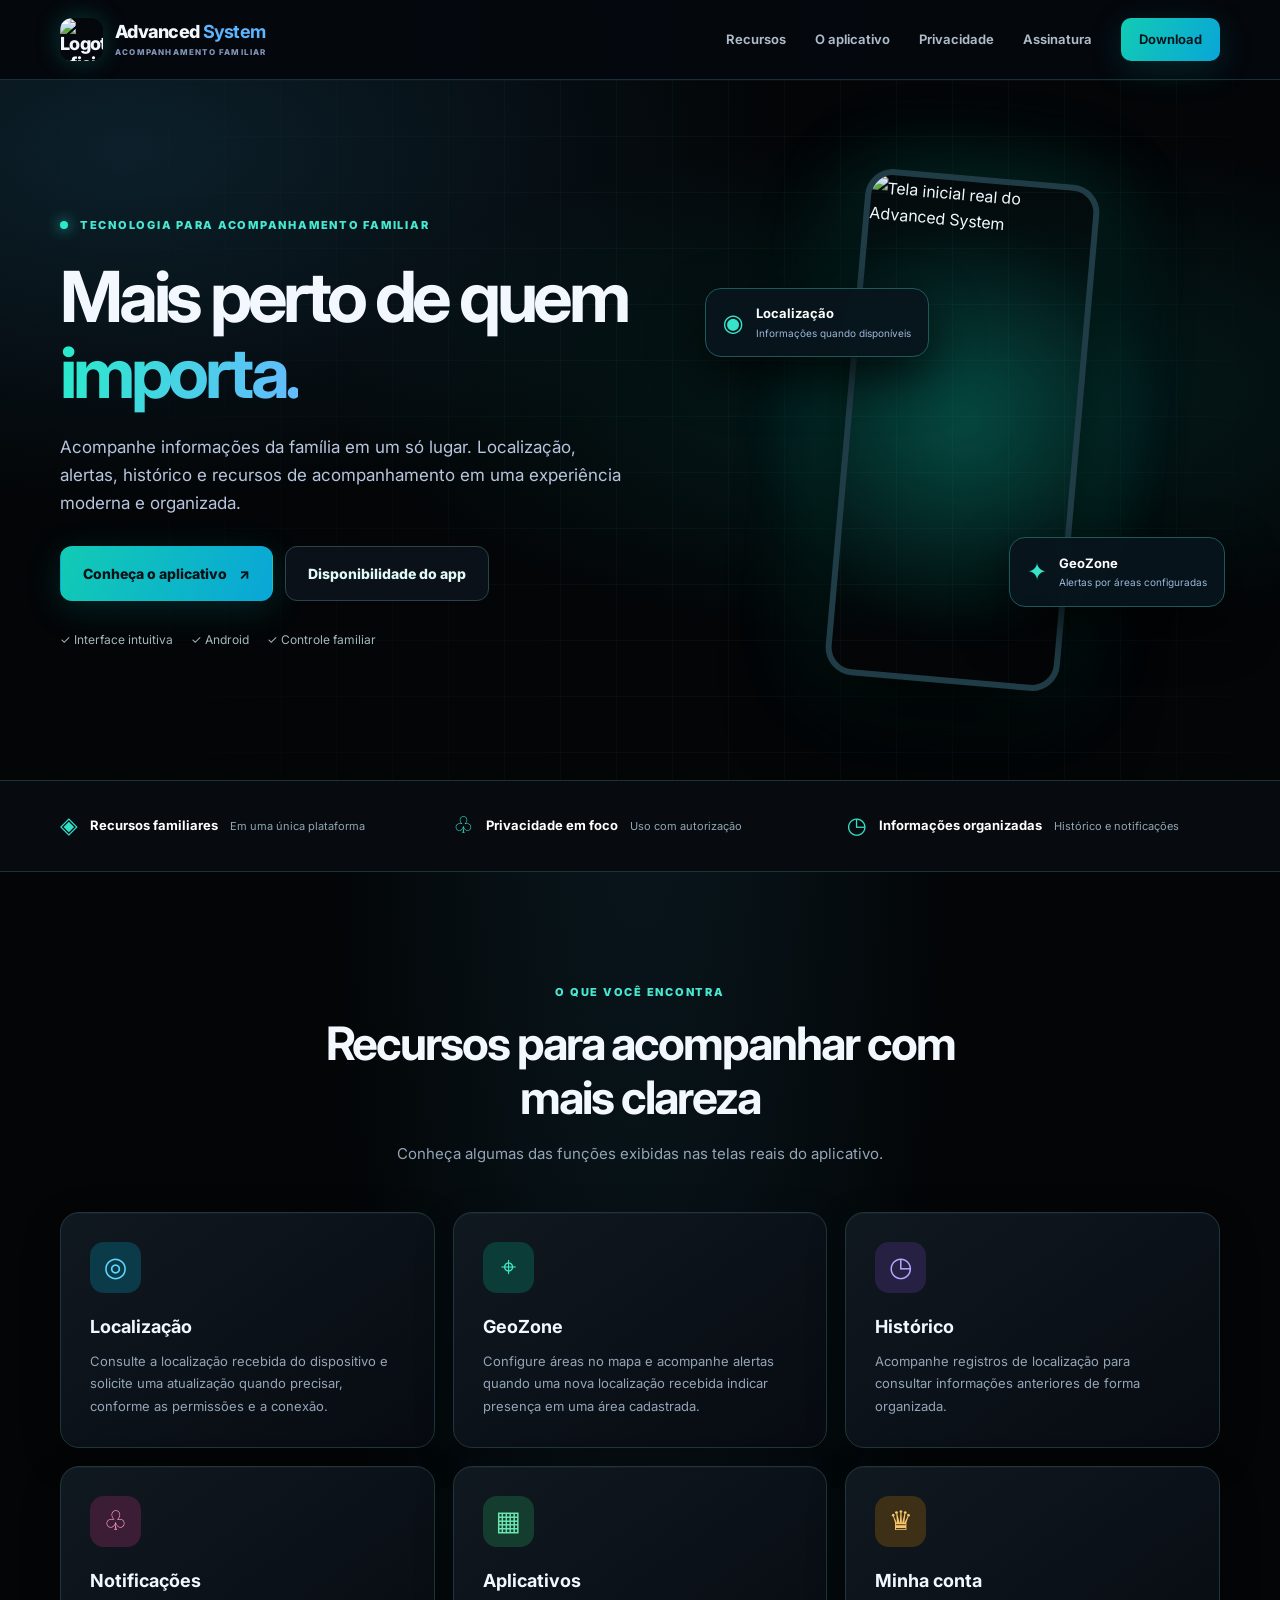
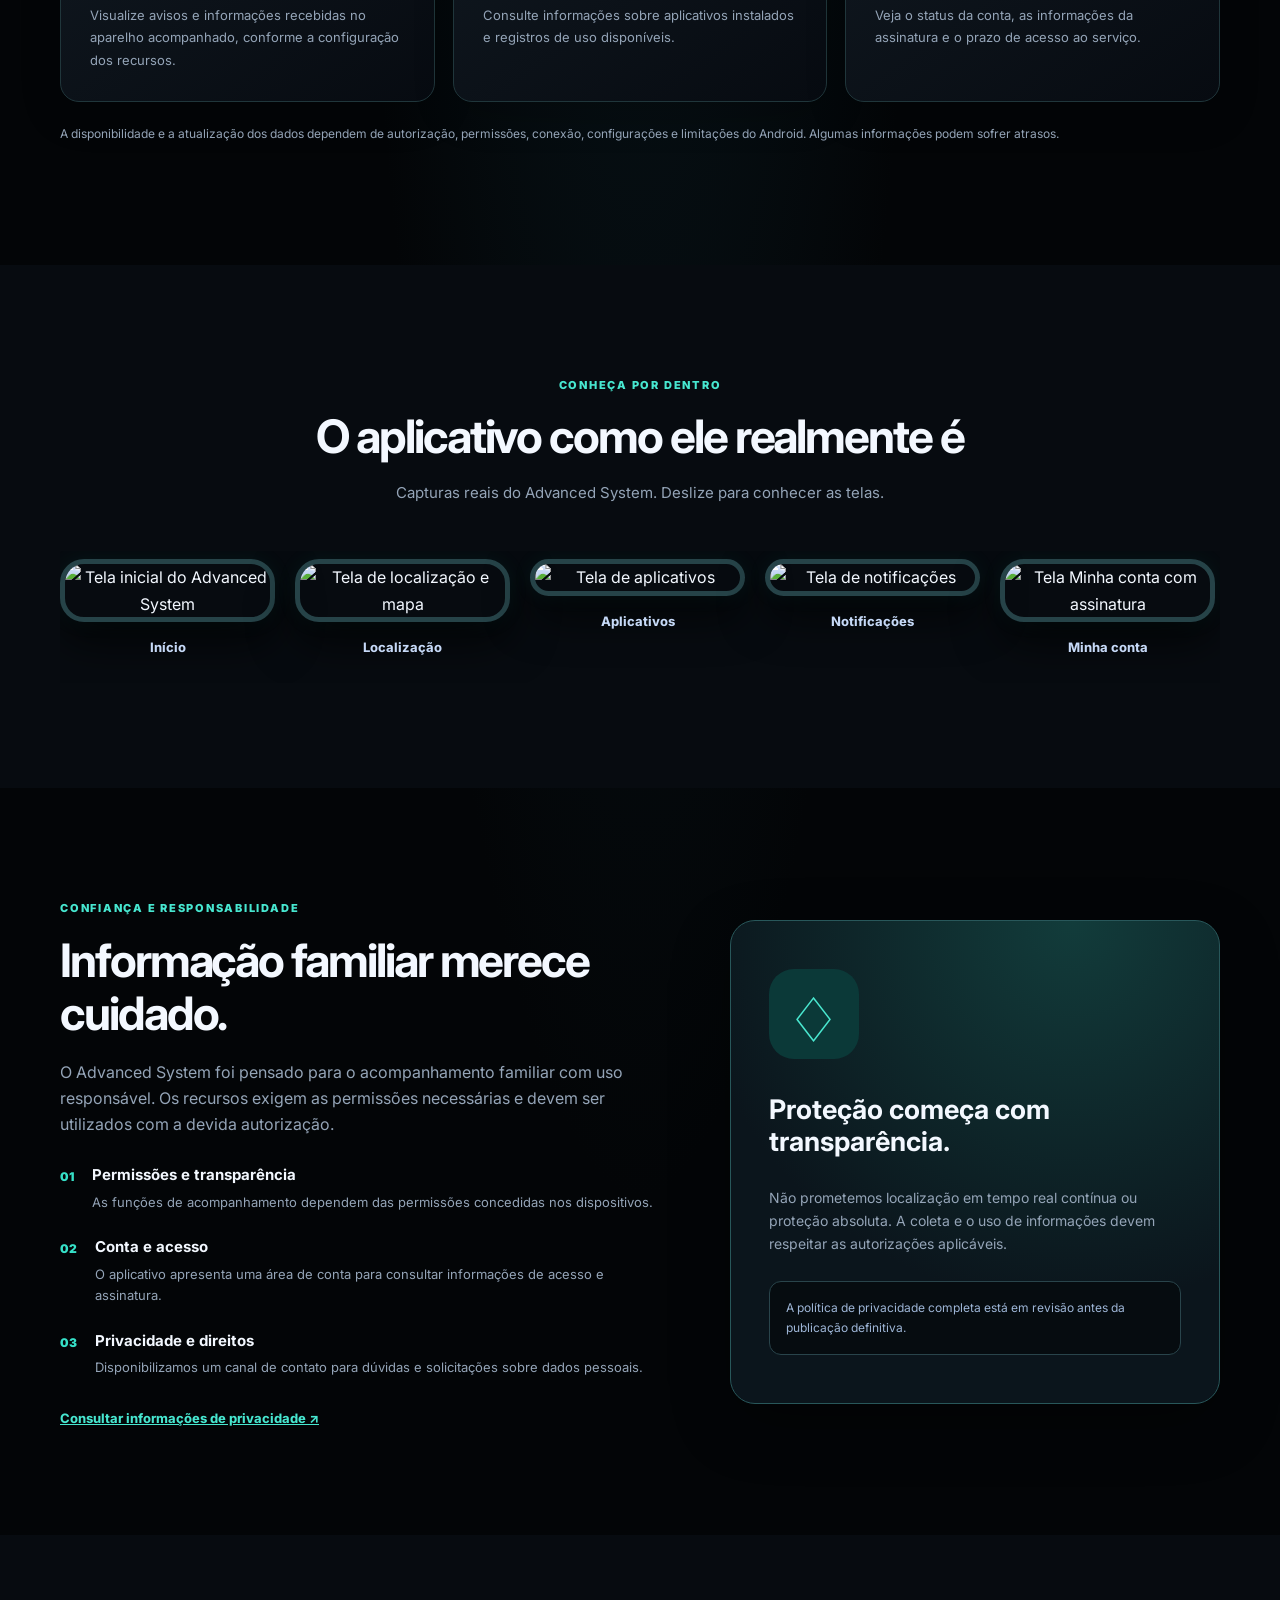
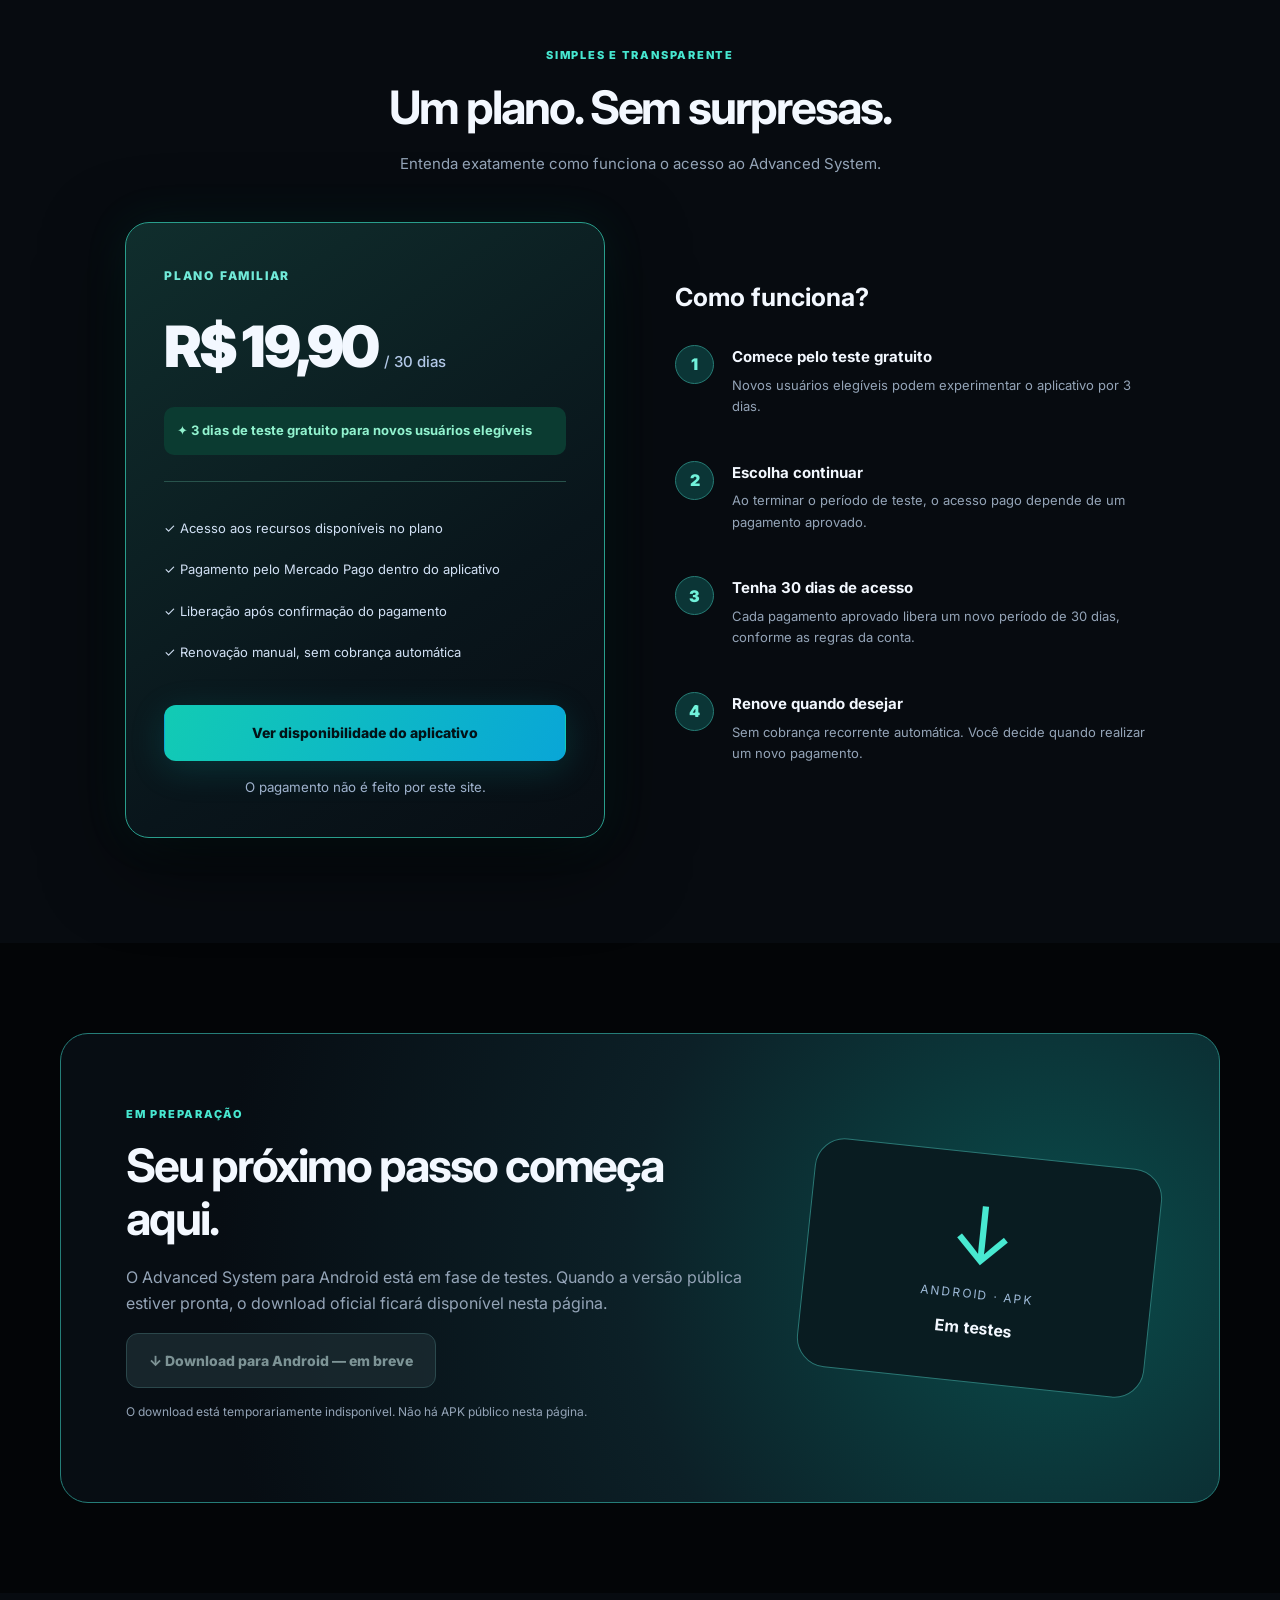
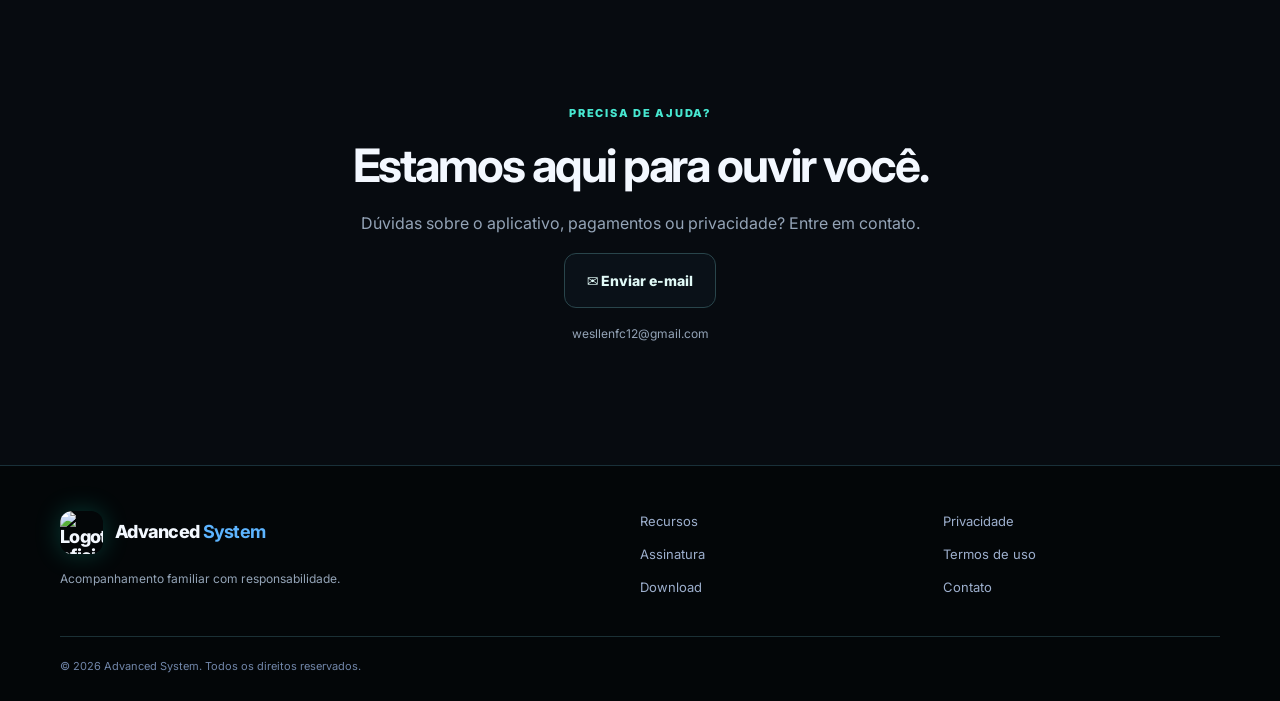
==== commit 8373ec78: "Add files via upload" ====
--- a/index.html
+++ b/index.html
@@ -1,11 +1,11 @@
-<!doctype html><html lang="pt-BR"><head><meta charset="utf-8"><meta name="viewport" content="width=device-width,initial-scale=1"><meta name="theme-color" content="#050c20"><meta name="description" content="Advanced System 155: acompanhamento familiar com localização, GeoZone, notificações e gestão de assinatura. Conheça os recursos e o plano de R$ 19,90 por 30 dias."><title>Advanced System 155 | Acompanhamento familiar</title><link rel="stylesheet" href="style.css"></head><body>
-<header class="nav"><a class="brand" href="#inicio"><span class="mark">155</span><span>Advanced <b>System</b><small>ACOMPANHAMENTO FAMILIAR</small></span></a><button class="menu" aria-expanded="false" aria-controls="links" aria-label="Abrir menu">☰</button><nav id="links"><a href="#recursos">Recursos</a><a href="#telas">O aplicativo</a><a href="#seguranca">Privacidade</a><a href="#planos">Assinatura</a><a class="navcta" href="#download">Download</a></nav></header>
-<main><section class="hero" id="inicio"><div class="container hero-grid"><div><span class="eyebrow"><span class="dot"></span> TECNOLOGIA PARA ACOMPANHAMENTO FAMILIAR</span><h1>Mais perto de quem <em>importa.</em></h1><p class="lead">Acompanhe informações da família em um só lugar. Localização, alertas, histórico e recursos de acompanhamento em uma experiência moderna e organizada.</p><div class="actions"><a class="btn primary" href="#telas">Conheça o aplicativo <span aria-hidden="true">↗</span></a><a class="btn secondary" href="#download">Disponibilidade do app</a></div><div class="hero-micro"><span>✓ Interface intuitiva</span><span>✓ Android</span><span>✓ Controle familiar</span></div></div><div class="hero-art"><div class="orb"></div><img class="hero-phone" src="assets/tela-6.jpg" alt="Tela inicial real do Advanced System 155" width="720" height="1600"><div class="float-card one">◉ <span><strong>Localização</strong><small>Informações quando disponíveis</small></span></div><div class="float-card two">✦ <span><strong>GeoZone</strong><small>Alertas por áreas configuradas</small></span></div></div></div></section>
+<!doctype html><html lang="pt-BR"><head><meta charset="utf-8"><meta name="viewport" content="width=device-width,initial-scale=1"><meta name="theme-color" content="#030507"><meta name="description" content="Advanced System: acompanhamento familiar com localização, GeoZone, notificações e gestão de assinatura. Conheça os recursos e o plano de R$ 19,90 por 30 dias."><title>Advanced System | Acompanhamento familiar</title><link rel="icon" type="image/png" href="assets/logo-oficial.png"><link rel="stylesheet" href="style.css"></head><body>
+<header class="nav"><a class="brand" href="#inicio"><img class="official-logo" src="assets/logo-oficial.png" alt="Logotipo oficial do Advanced System" width="43" height="43"><span>Advanced <b>System</b><small>ACOMPANHAMENTO FAMILIAR</small></span></a><button class="menu" aria-expanded="false" aria-controls="links" aria-label="Abrir menu">☰</button><nav id="links"><a href="#recursos">Recursos</a><a href="#telas">O aplicativo</a><a href="#seguranca">Privacidade</a><a href="#planos">Assinatura</a><a class="navcta" href="#download">Download</a></nav></header>
+<main><section class="hero" id="inicio"><div class="container hero-grid"><div><span class="eyebrow"><span class="dot"></span> TECNOLOGIA PARA ACOMPANHAMENTO FAMILIAR</span><h1>Mais perto de quem <em>importa.</em></h1><p class="lead">Acompanhe informações da família em um só lugar. Localização, alertas, histórico e recursos de acompanhamento em uma experiência moderna e organizada.</p><div class="actions"><a class="btn primary" href="#telas">Conheça o aplicativo <span aria-hidden="true">↗</span></a><a class="btn secondary" href="#download">Disponibilidade do app</a></div><div class="hero-micro"><span>✓ Interface intuitiva</span><span>✓ Android</span><span>✓ Controle familiar</span></div></div><div class="hero-art"><div class="orb"></div><img class="hero-phone" src="assets/tela-6.jpg" alt="Tela inicial real do Advanced System" width="720" height="1600"><div class="float-card one">◉ <span><strong>Localização</strong><small>Informações quando disponíveis</small></span></div><div class="float-card two">✦ <span><strong>GeoZone</strong><small>Alertas por áreas configuradas</small></span></div></div></div></section>
 <section class="truststrip"><div class="container stripgrid"><span>◈ <strong>Recursos familiares</strong><small>Em uma única plataforma</small></span><span>♧ <strong>Privacidade em foco</strong><small>Uso com autorização</small></span><span>◷ <strong>Informações organizadas</strong><small>Histórico e notificações</small></span></div></section>
 <section id="recursos" class="section"><div class="container"><div class="heading"><span class="eyebrow">O QUE VOCÊ ENCONTRA</span><h2>Recursos para acompanhar com mais clareza</h2><p>Conheça algumas das funções exibidas nas telas reais do aplicativo.</p></div><div class="cards"><article class="feature"><span class="feature-icon blue">◎</span><h3>Localização</h3><p>Consulte a localização recebida do dispositivo e solicite uma atualização quando precisar, conforme as permissões e a conexão.</p></article><article class="feature"><span class="feature-icon cyan">⌖</span><h3>GeoZone</h3><p>Configure áreas no mapa e acompanhe alertas quando uma nova localização recebida indicar presença em uma área cadastrada.</p></article><article class="feature"><span class="feature-icon violet">◷</span><h3>Histórico</h3><p>Acompanhe registros de localização para consultar informações anteriores de forma organizada.</p></article><article class="feature"><span class="feature-icon pink">♧</span><h3>Notificações</h3><p>Visualize avisos e informações recebidas no aparelho acompanhado, conforme a configuração dos recursos.</p></article><article class="feature"><span class="feature-icon green">▦</span><h3>Aplicativos</h3><p>Consulte informações sobre aplicativos instalados e registros de uso disponíveis.</p></article><article class="feature"><span class="feature-icon amber">♛</span><h3>Minha conta</h3><p>Veja o status da conta, as informações da assinatura e o prazo de acesso ao serviço.</p></article></div><p class="footnote">A disponibilidade e a atualização dos dados dependem de autorização, permissões, conexão, configurações e limitações do Android. Algumas informações podem sofrer atrasos.</p></div></section>
-<section id="telas" class="section showcase"><div class="container"><div class="heading"><span class="eyebrow">CONHEÇA POR DENTRO</span><h2>O aplicativo como ele realmente é</h2><p>Capturas reais do Advanced System 155. Deslize para conhecer as telas.</p></div><div class="screens" aria-label="Galeria de capturas de tela do aplicativo"><figure><img loading="lazy" src="assets/tela-6.jpg" alt="Tela inicial do Advanced System 155"><figcaption>Início</figcaption></figure><figure><img loading="lazy" src="assets/tela-3.jpg" alt="Tela de localização e mapa"><figcaption>Localização</figcaption></figure><figure><img loading="lazy" src="assets/tela-2.jpg" alt="Tela de aplicativos"><figcaption>Aplicativos</figcaption></figure><figure><img loading="lazy" src="assets/tela-5.jpg" alt="Tela de notificações"><figcaption>Notificações</figcaption></figure><figure><img loading="lazy" src="assets/tela-1.jpg" alt="Tela Minha conta com assinatura"><figcaption>Minha conta</figcaption></figure></div></div></section>
-<section id="seguranca" class="section"><div class="container security-grid"><div><span class="eyebrow">CONFIANÇA E RESPONSABILIDADE</span><h2>Informação familiar merece cuidado.</h2><p>O Advanced System 155 foi pensado para o acompanhamento familiar com uso responsável. Os recursos exigem as permissões necessárias e devem ser utilizados com a devida autorização.</p><div class="security-list"><div><span>01</span><div><h3>Permissões e transparência</h3><p>As funções de acompanhamento dependem das permissões concedidas nos dispositivos.</p></div></div><div><span>02</span><div><h3>Conta e acesso</h3><p>O aplicativo apresenta uma área de conta para consultar informações de acesso e assinatura.</p></div></div><div><span>03</span><div><h3>Privacidade e direitos</h3><p>Disponibilizamos um canal de contato para dúvidas e solicitações sobre dados pessoais.</p></div></div></div><a class="textlink" href="privacidade.html">Consultar informações de privacidade ↗</a></div><div class="security-panel"><div class="shield">♢</div><h3>Proteção começa com transparência.</h3><p>Não prometemos localização em tempo real contínua ou proteção absoluta. A coleta e o uso de informações devem respeitar as autorizações aplicáveis.</p><div class="mini-note">A política de privacidade completa está em revisão antes da publicação definitiva.</div></div></div></section>
-<section id="planos" class="section price-section"><div class="container"><div class="heading"><span class="eyebrow">SIMPLES E TRANSPARENTE</span><h2>Um plano. Sem surpresas.</h2><p>Entenda exatamente como funciona o acesso ao Advanced System 155.</p></div><div class="pricing-layout"><div class="price-card"><span class="plan-label">PLANO FAMILIAR</span><div class="price">R$ 19,90 <span>/ 30 dias</span></div><p class="trial">✦ 3 dias de teste gratuito para novos usuários elegíveis</p><hr><ul><li>✓ Acesso aos recursos disponíveis no plano</li><li>✓ Pagamento pelo Mercado Pago dentro do aplicativo</li><li>✓ Liberação após confirmação do pagamento</li><li>✓ Renovação manual, sem cobrança automática</li></ul><a class="btn primary full" href="#download">Ver disponibilidade do aplicativo</a><small>O pagamento não é feito por este site.</small></div><div class="steps"><h3>Como funciona?</h3><div class="step"><span>1</span><div><h4>Comece pelo teste gratuito</h4><p>Novos usuários elegíveis podem experimentar o aplicativo por 3 dias.</p></div></div><div class="step"><span>2</span><div><h4>Escolha continuar</h4><p>Ao terminar o período de teste, o acesso pago depende de um pagamento aprovado.</p></div></div><div class="step"><span>3</span><div><h4>Tenha 30 dias de acesso</h4><p>Cada pagamento aprovado libera um novo período de 30 dias, conforme as regras da conta.</p></div></div><div class="step"><span>4</span><div><h4>Renove quando desejar</h4><p>Sem cobrança recorrente automática. Você decide quando realizar um novo pagamento.</p></div></div></div></div></div></section>
-<section id="download" class="section download-section"><div class="container download-box"><div><span class="eyebrow">EM PREPARAÇÃO</span><h2>Seu próximo passo começa aqui.</h2><p>O Advanced System 155 para Android está em fase de testes. Quando a versão pública estiver pronta, o download oficial ficará disponível nesta página.</p><button class="btn disabled" disabled aria-disabled="true">↓ Download para Android — em breve</button><p class="download-note">O download está temporariamente indisponível. Não há APK público nesta página.</p></div><div class="download-art" aria-hidden="true"><span>↓</span><small>ANDROID · APK</small><strong>Em testes</strong></div></div></section>
+<section id="telas" class="section showcase"><div class="container"><div class="heading"><span class="eyebrow">CONHEÇA POR DENTRO</span><h2>O aplicativo como ele realmente é</h2><p>Capturas reais do Advanced System. Deslize para conhecer as telas.</p></div><div class="screens" aria-label="Galeria de capturas de tela do aplicativo"><figure><img loading="lazy" src="assets/tela-6.jpg" alt="Tela inicial do Advanced System"><figcaption>Início</figcaption></figure><figure><img loading="lazy" src="assets/tela-3.jpg" alt="Tela de localização e mapa"><figcaption>Localização</figcaption></figure><figure><img loading="lazy" src="assets/tela-2.jpg" alt="Tela de aplicativos"><figcaption>Aplicativos</figcaption></figure><figure><img loading="lazy" src="assets/tela-5.jpg" alt="Tela de notificações"><figcaption>Notificações</figcaption></figure><figure><img loading="lazy" src="assets/tela-1.jpg" alt="Tela Minha conta com assinatura"><figcaption>Minha conta</figcaption></figure></div></div></section>
+<section id="seguranca" class="section"><div class="container security-grid"><div><span class="eyebrow">CONFIANÇA E RESPONSABILIDADE</span><h2>Informação familiar merece cuidado.</h2><p>O Advanced System foi pensado para o acompanhamento familiar com uso responsável. Os recursos exigem as permissões necessárias e devem ser utilizados com a devida autorização.</p><div class="security-list"><div><span>01</span><div><h3>Permissões e transparência</h3><p>As funções de acompanhamento dependem das permissões concedidas nos dispositivos.</p></div></div><div><span>02</span><div><h3>Conta e acesso</h3><p>O aplicativo apresenta uma área de conta para consultar informações de acesso e assinatura.</p></div></div><div><span>03</span><div><h3>Privacidade e direitos</h3><p>Disponibilizamos um canal de contato para dúvidas e solicitações sobre dados pessoais.</p></div></div></div><a class="textlink" href="privacidade.html">Consultar informações de privacidade ↗</a></div><div class="security-panel"><div class="shield">♢</div><h3>Proteção começa com transparência.</h3><p>Não prometemos localização em tempo real contínua ou proteção absoluta. A coleta e o uso de informações devem respeitar as autorizações aplicáveis.</p><div class="mini-note">A política de privacidade completa está em revisão antes da publicação definitiva.</div></div></div></section>
+<section id="planos" class="section price-section"><div class="container"><div class="heading"><span class="eyebrow">SIMPLES E TRANSPARENTE</span><h2>Um plano. Sem surpresas.</h2><p>Entenda exatamente como funciona o acesso ao Advanced System.</p></div><div class="pricing-layout"><div class="price-card"><span class="plan-label">PLANO FAMILIAR</span><div class="price">R$ 19,90 <span>/ 30 dias</span></div><p class="trial">✦ 3 dias de teste gratuito para novos usuários elegíveis</p><hr><ul><li>✓ Acesso aos recursos disponíveis no plano</li><li>✓ Pagamento pelo Mercado Pago dentro do aplicativo</li><li>✓ Liberação após confirmação do pagamento</li><li>✓ Renovação manual, sem cobrança automática</li></ul><a class="btn primary full" href="#download">Ver disponibilidade do aplicativo</a><small>O pagamento não é feito por este site.</small></div><div class="steps"><h3>Como funciona?</h3><div class="step"><span>1</span><div><h4>Comece pelo teste gratuito</h4><p>Novos usuários elegíveis podem experimentar o aplicativo por 3 dias.</p></div></div><div class="step"><span>2</span><div><h4>Escolha continuar</h4><p>Ao terminar o período de teste, o acesso pago depende de um pagamento aprovado.</p></div></div><div class="step"><span>3</span><div><h4>Tenha 30 dias de acesso</h4><p>Cada pagamento aprovado libera um novo período de 30 dias, conforme as regras da conta.</p></div></div><div class="step"><span>4</span><div><h4>Renove quando desejar</h4><p>Sem cobrança recorrente automática. Você decide quando realizar um novo pagamento.</p></div></div></div></div></div></section>
+<section id="download" class="section download-section"><div class="container download-box"><div><span class="eyebrow">EM PREPARAÇÃO</span><h2>Seu próximo passo começa aqui.</h2><p>O Advanced System para Android está em fase de testes. Quando a versão pública estiver pronta, o download oficial ficará disponível nesta página.</p><button class="btn disabled" disabled aria-disabled="true">↓ Download para Android — em breve</button><p class="download-note">O download está temporariamente indisponível. Não há APK público nesta página.</p></div><div class="download-art" aria-hidden="true"><span>↓</span><small>ANDROID · APK</small><strong>Em testes</strong></div></div></section>
 <section id="contato" class="section contact"><div class="container"><span class="eyebrow">PRECISA DE AJUDA?</span><h2>Estamos aqui para ouvir você.</h2><p>Dúvidas sobre o aplicativo, pagamentos ou privacidade? Entre em contato.</p><a class="btn secondary" href="mailto:wesllenfc12@gmail.com">✉ Enviar e-mail</a><p class="email">wesllenfc12@gmail.com</p></div></section></main>
-<footer><div class="container footer-grid"><div><a class="brand" href="#inicio"><span class="mark">155</span><span>Advanced <b>System</b></span></a><p>Acompanhamento familiar com responsabilidade.</p></div><div><a href="#recursos">Recursos</a><a href="#planos">Assinatura</a><a href="#download">Download</a></div><div><a href="privacidade.html">Privacidade</a><a href="termos.html">Termos de uso</a><a href="mailto:wesllenfc12@gmail.com">Contato</a></div></div><div class="container copyright">© <span id="year"></span> Advanced System 155. Todos os direitos reservados.</div></footer><script>document.getElementById('year').textContent=new Date().getFullYear();const m=document.querySelector('.menu'),n=document.querySelector('nav');m.addEventListener('click',()=>{let open=n.classList.toggle('open');m.setAttribute('aria-expanded',String(open))});n.querySelectorAll('a').forEach(a=>a.addEventListener('click',()=>{n.classList.remove('open');m.setAttribute('aria-expanded','false')}));</script></body></html>+<footer><div class="container footer-grid"><div><a class="brand" href="#inicio"><img class="official-logo" src="assets/logo-oficial.png" alt="Logotipo oficial do Advanced System" width="43" height="43"><span>Advanced <b>System</b></span></a><p>Acompanhamento familiar com responsabilidade.</p></div><div><a href="#recursos">Recursos</a><a href="#planos">Assinatura</a><a href="#download">Download</a></div><div><a href="privacidade.html">Privacidade</a><a href="termos.html">Termos de uso</a><a href="mailto:wesllenfc12@gmail.com">Contato</a></div></div><div class="container copyright">© <span id="year"></span> Advanced System. Todos os direitos reservados.</div></footer><script>document.getElementById('year').textContent=new Date().getFullYear();const m=document.querySelector('.menu'),n=document.querySelector('nav');m.addEventListener('click',()=>{let open=n.classList.toggle('open');m.setAttribute('aria-expanded',String(open))});n.querySelectorAll('a').forEach(a=>a.addEventListener('click',()=>{n.classList.remove('open');m.setAttribute('aria-expanded','false')}));</script></body></html>
--- a/style.css
+++ b/style.css
@@ -1 +1,25 @@
-@import url('https://fonts.googleapis.com/css2?family=Inter:wght@400;500;600;700;800;900&display=swap');:root{color-scheme:dark;--bg:#050c20;--panel:#0d1b39;--panel2:#102347;--line:#233556;--text:#f5f8ff;--muted:#a4b2d0;--blue:#1685ff}*{box-sizing:border-box}html{scroll-behavior:smooth;scroll-padding-top:90px}body{margin:0;background:var(--bg);color:var(--text);font-family:Inter,system-ui,-apple-system,Segoe UI,sans-serif;line-height:1.65}a{color:inherit}button{font:inherit}.container{width:min(1160px,calc(100% - 44px));margin:auto}.nav{height:80px;position:sticky;top:0;z-index:30;background:#050c20ed;backdrop-filter:blur(18px);border-bottom:1px solid #263657;display:flex;align-items:center;justify-content:space-between;padding:0 max(22px,calc((100vw - 1160px)/2));gap:24px}.brand{display:flex;align-items:center;gap:12px;text-decoration:none;font-size:18px;font-weight:800;letter-spacing:-.04em;line-height:1.1}.brand b{color:#5db4ff}.brand small{display:block;font-size:8px;letter-spacing:.15em;color:#8296ba;margin-top:6px}.mark{display:grid;place-items:center;background:linear-gradient(135deg,#126dff,#13c3ed);border-radius:13px;width:43px;height:43px;color:white;font-size:16px;letter-spacing:0;box-shadow:0 0 25px #167fff40}.nav nav{display:flex;align-items:center;gap:29px}.nav nav a{text-decoration:none;font-size:13px;font-weight:650;color:#b5c4e1}.nav nav a:hover,.textlink:hover{color:white}.nav nav .navcta{background:#147dff;padding:11px 18px;border-radius:10px;color:white}.menu{display:none;background:transparent;border:1px solid var(--line);color:white;border-radius:10px;padding:8px 12px}.hero{background:radial-gradient(ellipse at 80% 40%,#11376d 0%,transparent 45%),linear-gradient(160deg,#07142d,#050c20 75%);overflow:hidden}.hero-grid{min-height:690px;display:grid;grid-template-columns:1.08fr .92fr;align-items:center;gap:40px;padding-top:65px;padding-bottom:65px}.eyebrow{font-size:11px;letter-spacing:.16em;font-weight:850;color:#55b0ff;text-transform:uppercase}.dot{display:inline-block;width:8px;height:8px;background:#20dca5;border-radius:50%;margin-right:8px;box-shadow:0 0 12px #20dca5}.hero h1{font-size:clamp(45px,5.5vw,77px);line-height:1.08;letter-spacing:-.06em;max-width:690px;margin:22px 0}.hero h1 em{font-style:normal;background:linear-gradient(90deg,#2b8fff,#68d8ff);background-clip:text;color:transparent}.lead{font-size:17px;max-width:570px;color:#b7c5dd}.actions{display:flex;flex-wrap:wrap;gap:12px;margin:29px 0}.btn{display:inline-flex;align-items:center;justify-content:center;gap:12px;border-radius:12px;padding:15px 22px;font-weight:800;font-size:14px;text-decoration:none;border:1px solid transparent;cursor:pointer;transition:transform .2s,background .2s}.btn:not(:disabled):hover{transform:translateY(-2px)}.primary{background:linear-gradient(100deg,#0874f9,#159cfe);color:white;box-shadow:0 10px 28px #0b7aff30}.secondary{border-color:#345078;color:#e9f3ff;background:#10203c}.hero-micro{display:flex;gap:18px;flex-wrap:wrap;color:#8ca5c6;font-size:12px}.hero-art{height:570px;position:relative;display:grid;place-items:center}.orb{position:absolute;width:420px;height:420px;border-radius:50%;background:radial-gradient(circle,#176bdf50,transparent 70%);filter:blur(15px)}.hero-phone{position:relative;width:235px;height:auto;max-height:520px;object-fit:contain;border:6px solid #2c4677;border-radius:28px;box-shadow:0 35px 90px #000b,0 0 65px #1975ef45;transform:rotate(5deg)}.float-card{position:absolute;display:flex;align-items:center;gap:12px;background:#10274aeb;border:1px solid #315382;border-radius:16px;padding:14px 17px;box-shadow:0 18px 40px #0006;color:#36c8ff;font-size:24px;backdrop-filter:blur(8px)}.float-card strong{display:block;color:white;font-size:13px}.float-card small{display:block;color:#9cb7d8;font-size:10px}.float-card.one{left:0;top:25%}.float-card.two{right:-5px;bottom:19%}.truststrip{background:#0a1730;border-block:1px solid #233354}.stripgrid{display:grid;grid-template-columns:repeat(3,1fr);gap:20px;padding:26px 0}.stripgrid>span{display:flex;align-items:center;gap:12px;font-size:23px;color:#4ba6ff}.stripgrid strong{font-size:13px;color:white}.stripgrid small{font-size:11px;color:#8da1c0}.stripgrid strong,.stripgrid small{display:block}.section{padding:105px 0}.heading{max-width:720px;margin:0 auto 45px;text-align:center}.heading h2,h2{font-size:clamp(30px,3.6vw,48px);line-height:1.16;letter-spacing:-.045em;margin:14px 0 18px}p{color:var(--muted);margin:0 0 16px}.heading p{font-size:15px}.cards{display:grid;grid-template-columns:repeat(3,1fr);gap:18px}.feature{background:linear-gradient(145deg,#102244,#0b1832);border:1px solid #25385c;padding:29px;border-radius:19px;transition:transform .2s,border-color .2s}.feature:hover{transform:translateY(-4px);border-color:#2675c6}.feature-icon{width:51px;height:51px;border-radius:14px;display:grid;place-items:center;font-size:27px;margin-bottom:19px}.blue{background:#153c83;color:#60b5ff}.cyan{background:#0e4c5a;color:#5be4e8}.violet{background:#3a2676;color:#b8a0ff}.pink{background:#65224e;color:#ff8fc7}.green{background:#135846;color:#72e6ba}.amber{background:#674b1b;color:#ffd66d}.feature h3{font-size:18px;margin:0 0 8px}.feature p{font-size:13px;line-height:1.75;margin:0}.footnote{font-size:12px;margin-top:22px}.showcase{background:linear-gradient(#0b1935,#071329)}.screens{display:flex;gap:20px;overflow-x:auto;padding:8px 5px 25px;scroll-snap-type:x mandatory;scrollbar-color:#2e70bc #0a1730}.screens figure{margin:0;flex:0 0 215px;scroll-snap-align:start;text-align:center}.screens img{display:block;width:100%;height:auto;border:5px solid #263f68;border-radius:24px;box-shadow:0 15px 38px #0008}.screens figcaption{font-weight:750;margin-top:15px;color:#c6d9f7;font-size:13px}.security-grid{display:grid;grid-template-columns:1.1fr .9fr;gap:70px;align-items:center}.security-grid h2{max-width:550px}.security-list{margin:25px 0}.security-list>div{display:flex;gap:18px;margin:22px 0}.security-list span{color:#57b3ff;font-size:12px;font-weight:900;padding-top:4px}.security-list h3{margin:0 0 4px;font-size:15px}.security-list p{font-size:13px;margin:0}.textlink{color:#64b7ff;font-size:13px;font-weight:750}.security-panel{padding:48px 38px;border:1px solid #31518b;border-radius:25px;background:radial-gradient(circle at 70% 0%,#1a4a83,#102043 60%);box-shadow:0 20px 60px #0005}.shield{width:90px;height:90px;border-radius:25px;display:grid;place-items:center;background:#164b83;color:#7cdaff;font-size:62px;margin-bottom:35px}.security-panel h3{font-size:27px;line-height:1.2}.security-panel p{font-size:14px}.mini-note{padding:16px;background:#07152d;border:1px solid #2b456d;border-radius:12px;color:#9eb6d7;font-size:12px;margin-top:26px}.price-section{background:#0b1934}.pricing-layout{display:grid;grid-template-columns:1fr 1fr;gap:70px;align-items:center;max-width:1030px;margin:auto}.price-card{background:linear-gradient(150deg,#123b6e,#0b2145 55%,#0d1d3c);border:1px solid #3b72ae;border-radius:24px;padding:38px;box-shadow:0 20px 60px #0005}.plan-label{color:#9bcfff;font-size:12px;letter-spacing:.15em;font-weight:850}.price{font-size:clamp(40px,4.5vw,57px);font-weight:900;letter-spacing:-.05em;margin:13px 0}.price span{font-size:15px;font-weight:500;letter-spacing:0;color:#b2c8e7}.trial{background:#104b45;color:#83eac5;border-radius:10px;padding:13px;font-size:13px;font-weight:700}.price-card hr{border:0;border-top:1px solid #38527b;margin:26px 0}.price-card ul{padding:0;list-style:none}.price-card li{padding:10px 0;font-size:13px;color:#d2e1f5}.full{width:100%;margin:16px 0}.price-card small{display:block;text-align:center;color:#9fb2cd}.steps h3{font-size:25px}.step{display:flex;gap:18px;margin:27px 0}.step>span{flex:0 0 39px;height:39px;border-radius:50%;background:#123b6b;border:1px solid #3879b8;color:#70bdff;display:grid;place-items:center;font-weight:900}.step h4{font-size:15px;margin:0 0 5px}.step p{font-size:13px}.download-section{padding:90px 0}.download-box{background:radial-gradient(circle at 85% 50%,#165a97,#102a53 42%,#0e1d3d 80%);border:1px solid #2c5e9b;border-radius:28px;padding:65px;display:grid;grid-template-columns:1.3fr .7fr;gap:30px;align-items:center}.download-box h2{max-width:600px}.download-box p{max-width:620px}.disabled{background:#344c6c;color:#c0cce0;cursor:not-allowed;opacity:.8}.download-note{font-size:12px;margin-top:14px}.download-art{height:230px;display:flex;align-items:center;justify-content:center;flex-direction:column;gap:10px;border:1px solid #4378af;border-radius:30px;background:#0c2347;transform:rotate(6deg)}.download-art span{font-size:80px;color:#70c5ff;line-height:1}.download-art small{font-size:12px;color:#9db9d7;letter-spacing:.16em}.download-art strong{font-size:16px}.contact{text-align:center;background:#071329}.contact .email{font-size:12px;margin-top:16px}footer{border-top:1px solid #263657;background:#050b1b;padding:45px 0 25px}.footer-grid{display:grid;grid-template-columns:2fr 1fr 1fr;gap:25px}.footer-grid p{font-size:12px;margin-top:15px}.footer-grid>div:not(:first-child){display:flex;flex-direction:column;gap:12px}.footer-grid a:not(.brand){text-decoration:none;color:#9dafcd;font-size:13px}.copyright{border-top:1px solid #1c2b46;padding-top:20px;margin-top:32px;color:#7186a9;font-size:11px}.legal{max-width:820px;margin:65px auto;padding:0 22px;min-height:65vh}.legal h1{font-size:clamp(34px,5vw,52px);letter-spacing:-.04em}.legal h2{font-size:23px;margin-top:35px}.legal a{color:#6cbdff}.warning{padding:18px;border:1px solid #b9924c;border-radius:12px;background:#3d2c17;color:#ffe1a7}@media(max-width:900px){.hero-grid{grid-template-columns:1fr 1fr}.hero-phone{width:200px}.float-card{display:none}.security-grid,.pricing-layout{gap:35px}.cards{grid-template-columns:repeat(2,1fr)}}@media(max-width:700px){.nav{height:70px}.menu{display:block}.nav nav{display:none;position:absolute;top:70px;left:0;right:0;background:#08162d;padding:22px;flex-direction:column;align-items:stretch;gap:17px;border-bottom:1px solid #2b4268}.nav nav.open{display:flex}.hero-grid{grid-template-columns:1fr;padding-top:58px;padding-bottom:65px;gap:30px}.hero h1{font-size:clamp(43px,11vw,65px)}.lead{font-size:15px}.hero-art{height:400px}.hero-phone{width:170px;max-height:385px}.hero-micro{gap:10px}.stripgrid{grid-template-columns:1fr;gap:16px}.section{padding:70px 0}.cards{grid-template-columns:1fr}.security-grid,.pricing-layout,.download-box{grid-template-columns:1fr}.security-panel{padding:30px}.download-box{padding:35px 25px}.download-art{display:none}.footer-grid{grid-template-columns:1fr 1fr}.footer-grid>div:first-child{grid-column:1/-1}.screens figure{flex-basis:190px}.price-card{padding:26px}.heading{margin-bottom:30px}}@media(prefers-reduced-motion:reduce){html{scroll-behavior:auto}*,*:before,*:after{transition:none!important;animation:none!important}}+@import url('https://fonts.googleapis.com/css2?family=Inter:wght@400;500;600;700;800;900&display=swap');:root{color-scheme:dark;--bg:#050c20;--panel:#0d1b39;--panel2:#102347;--line:#233556;--text:#f5f8ff;--muted:#a4b2d0;--blue:#1685ff}*{box-sizing:border-box}html{scroll-behavior:smooth;scroll-padding-top:90px}body{margin:0;background:var(--bg);color:var(--text);font-family:Inter,system-ui,-apple-system,Segoe UI,sans-serif;line-height:1.65}a{color:inherit}button{font:inherit}.container{width:min(1160px,calc(100% - 44px));margin:auto}.nav{height:80px;position:sticky;top:0;z-index:30;background:#050c20ed;backdrop-filter:blur(18px);border-bottom:1px solid #263657;display:flex;align-items:center;justify-content:space-between;padding:0 max(22px,calc((100vw - 1160px)/2));gap:24px}.brand{display:flex;align-items:center;gap:12px;text-decoration:none;font-size:18px;font-weight:800;letter-spacing:-.04em;line-height:1.1}.brand b{color:#5db4ff}.brand small{display:block;font-size:8px;letter-spacing:.15em;color:#8296ba;margin-top:6px}.mark{display:grid;place-items:center;background:linear-gradient(135deg,#126dff,#13c3ed);border-radius:13px;width:43px;height:43px;color:white;font-size:16px;letter-spacing:0;box-shadow:0 0 25px #167fff40}.nav nav{display:flex;align-items:center;gap:29px}.nav nav a{text-decoration:none;font-size:13px;font-weight:650;color:#b5c4e1}.nav nav a:hover,.textlink:hover{color:white}.nav nav .navcta{background:#147dff;padding:11px 18px;border-radius:10px;color:white}.menu{display:none;background:transparent;border:1px solid var(--line);color:white;border-radius:10px;padding:8px 12px}.hero{background:radial-gradient(ellipse at 80% 40%,#11376d 0%,transparent 45%),linear-gradient(160deg,#07142d,#050c20 75%);overflow:hidden}.hero-grid{min-height:690px;display:grid;grid-template-columns:1.08fr .92fr;align-items:center;gap:40px;padding-top:65px;padding-bottom:65px}.eyebrow{font-size:11px;letter-spacing:.16em;font-weight:850;color:#55b0ff;text-transform:uppercase}.dot{display:inline-block;width:8px;height:8px;background:#20dca5;border-radius:50%;margin-right:8px;box-shadow:0 0 12px #20dca5}.hero h1{font-size:clamp(45px,5.5vw,77px);line-height:1.08;letter-spacing:-.06em;max-width:690px;margin:22px 0}.hero h1 em{font-style:normal;background:linear-gradient(90deg,#2b8fff,#68d8ff);background-clip:text;color:transparent}.lead{font-size:17px;max-width:570px;color:#b7c5dd}.actions{display:flex;flex-wrap:wrap;gap:12px;margin:29px 0}.btn{display:inline-flex;align-items:center;justify-content:center;gap:12px;border-radius:12px;padding:15px 22px;font-weight:800;font-size:14px;text-decoration:none;border:1px solid transparent;cursor:pointer;transition:transform .2s,background .2s}.btn:not(:disabled):hover{transform:translateY(-2px)}.primary{background:linear-gradient(100deg,#0874f9,#159cfe);color:white;box-shadow:0 10px 28px #0b7aff30}.secondary{border-color:#345078;color:#e9f3ff;background:#10203c}.hero-micro{display:flex;gap:18px;flex-wrap:wrap;color:#8ca5c6;font-size:12px}.hero-art{height:570px;position:relative;display:grid;place-items:center}.orb{position:absolute;width:420px;height:420px;border-radius:50%;background:radial-gradient(circle,#176bdf50,transparent 70%);filter:blur(15px)}.hero-phone{position:relative;width:235px;height:auto;max-height:520px;object-fit:contain;border:6px solid #2c4677;border-radius:28px;box-shadow:0 35px 90px #000b,0 0 65px #1975ef45;transform:rotate(5deg)}.float-card{position:absolute;display:flex;align-items:center;gap:12px;background:#10274aeb;border:1px solid #315382;border-radius:16px;padding:14px 17px;box-shadow:0 18px 40px #0006;color:#36c8ff;font-size:24px;backdrop-filter:blur(8px)}.float-card strong{display:block;color:white;font-size:13px}.float-card small{display:block;color:#9cb7d8;font-size:10px}.float-card.one{left:0;top:25%}.float-card.two{right:-5px;bottom:19%}.truststrip{background:#0a1730;border-block:1px solid #233354}.stripgrid{display:grid;grid-template-columns:repeat(3,1fr);gap:20px;padding:26px 0}.stripgrid>span{display:flex;align-items:center;gap:12px;font-size:23px;color:#4ba6ff}.stripgrid strong{font-size:13px;color:white}.stripgrid small{font-size:11px;color:#8da1c0}.stripgrid strong,.stripgrid small{display:block}.section{padding:105px 0}.heading{max-width:720px;margin:0 auto 45px;text-align:center}.heading h2,h2{font-size:clamp(30px,3.6vw,48px);line-height:1.16;letter-spacing:-.045em;margin:14px 0 18px}p{color:var(--muted);margin:0 0 16px}.heading p{font-size:15px}.cards{display:grid;grid-template-columns:repeat(3,1fr);gap:18px}.feature{background:linear-gradient(145deg,#102244,#0b1832);border:1px solid #25385c;padding:29px;border-radius:19px;transition:transform .2s,border-color .2s}.feature:hover{transform:translateY(-4px);border-color:#2675c6}.feature-icon{width:51px;height:51px;border-radius:14px;display:grid;place-items:center;font-size:27px;margin-bottom:19px}.blue{background:#153c83;color:#60b5ff}.cyan{background:#0e4c5a;color:#5be4e8}.violet{background:#3a2676;color:#b8a0ff}.pink{background:#65224e;color:#ff8fc7}.green{background:#135846;color:#72e6ba}.amber{background:#674b1b;color:#ffd66d}.feature h3{font-size:18px;margin:0 0 8px}.feature p{font-size:13px;line-height:1.75;margin:0}.footnote{font-size:12px;margin-top:22px}.showcase{background:linear-gradient(#0b1935,#071329)}.screens{display:flex;gap:20px;overflow-x:auto;padding:8px 5px 25px;scroll-snap-type:x mandatory;scrollbar-color:#2e70bc #0a1730}.screens figure{margin:0;flex:0 0 215px;scroll-snap-align:start;text-align:center}.screens img{display:block;width:100%;height:auto;border:5px solid #263f68;border-radius:24px;box-shadow:0 15px 38px #0008}.screens figcaption{font-weight:750;margin-top:15px;color:#c6d9f7;font-size:13px}.security-grid{display:grid;grid-template-columns:1.1fr .9fr;gap:70px;align-items:center}.security-grid h2{max-width:550px}.security-list{margin:25px 0}.security-list>div{display:flex;gap:18px;margin:22px 0}.security-list span{color:#57b3ff;font-size:12px;font-weight:900;padding-top:4px}.security-list h3{margin:0 0 4px;font-size:15px}.security-list p{font-size:13px;margin:0}.textlink{color:#64b7ff;font-size:13px;font-weight:750}.security-panel{padding:48px 38px;border:1px solid #31518b;border-radius:25px;background:radial-gradient(circle at 70% 0%,#1a4a83,#102043 60%);box-shadow:0 20px 60px #0005}.shield{width:90px;height:90px;border-radius:25px;display:grid;place-items:center;background:#164b83;color:#7cdaff;font-size:62px;margin-bottom:35px}.security-panel h3{font-size:27px;line-height:1.2}.security-panel p{font-size:14px}.mini-note{padding:16px;background:#07152d;border:1px solid #2b456d;border-radius:12px;color:#9eb6d7;font-size:12px;margin-top:26px}.price-section{background:#0b1934}.pricing-layout{display:grid;grid-template-columns:1fr 1fr;gap:70px;align-items:center;max-width:1030px;margin:auto}.price-card{background:linear-gradient(150deg,#123b6e,#0b2145 55%,#0d1d3c);border:1px solid #3b72ae;border-radius:24px;padding:38px;box-shadow:0 20px 60px #0005}.plan-label{color:#9bcfff;font-size:12px;letter-spacing:.15em;font-weight:850}.price{font-size:clamp(40px,4.5vw,57px);font-weight:900;letter-spacing:-.05em;margin:13px 0}.price span{font-size:15px;font-weight:500;letter-spacing:0;color:#b2c8e7}.trial{background:#104b45;color:#83eac5;border-radius:10px;padding:13px;font-size:13px;font-weight:700}.price-card hr{border:0;border-top:1px solid #38527b;margin:26px 0}.price-card ul{padding:0;list-style:none}.price-card li{padding:10px 0;font-size:13px;color:#d2e1f5}.full{width:100%;margin:16px 0}.price-card small{display:block;text-align:center;color:#9fb2cd}.steps h3{font-size:25px}.step{display:flex;gap:18px;margin:27px 0}.step>span{flex:0 0 39px;height:39px;border-radius:50%;background:#123b6b;border:1px solid #3879b8;color:#70bdff;display:grid;place-items:center;font-weight:900}.step h4{font-size:15px;margin:0 0 5px}.step p{font-size:13px}.download-section{padding:90px 0}.download-box{background:radial-gradient(circle at 85% 50%,#165a97,#102a53 42%,#0e1d3d 80%);border:1px solid #2c5e9b;border-radius:28px;padding:65px;display:grid;grid-template-columns:1.3fr .7fr;gap:30px;align-items:center}.download-box h2{max-width:600px}.download-box p{max-width:620px}.disabled{background:#344c6c;color:#c0cce0;cursor:not-allowed;opacity:.8}.download-note{font-size:12px;margin-top:14px}.download-art{height:230px;display:flex;align-items:center;justify-content:center;flex-direction:column;gap:10px;border:1px solid #4378af;border-radius:30px;background:#0c2347;transform:rotate(6deg)}.download-art span{font-size:80px;color:#70c5ff;line-height:1}.download-art small{font-size:12px;color:#9db9d7;letter-spacing:.16em}.download-art strong{font-size:16px}.contact{text-align:center;background:#071329}.contact .email{font-size:12px;margin-top:16px}footer{border-top:1px solid #263657;background:#050b1b;padding:45px 0 25px}.footer-grid{display:grid;grid-template-columns:2fr 1fr 1fr;gap:25px}.footer-grid p{font-size:12px;margin-top:15px}.footer-grid>div:not(:first-child){display:flex;flex-direction:column;gap:12px}.footer-grid a:not(.brand){text-decoration:none;color:#9dafcd;font-size:13px}.copyright{border-top:1px solid #1c2b46;padding-top:20px;margin-top:32px;color:#7186a9;font-size:11px}.legal{max-width:820px;margin:65px auto;padding:0 22px;min-height:65vh}.legal h1{font-size:clamp(34px,5vw,52px);letter-spacing:-.04em}.legal h2{font-size:23px;margin-top:35px}.legal a{color:#6cbdff}.warning{padding:18px;border:1px solid #b9924c;border-radius:12px;background:#3d2c17;color:#ffe1a7}@media(max-width:900px){.hero-grid{grid-template-columns:1fr 1fr}.hero-phone{width:200px}.float-card{display:none}.security-grid,.pricing-layout{gap:35px}.cards{grid-template-columns:repeat(2,1fr)}}@media(max-width:700px){.nav{height:70px}.menu{display:block}.nav nav{display:none;position:absolute;top:70px;left:0;right:0;background:#08162d;padding:22px;flex-direction:column;align-items:stretch;gap:17px;border-bottom:1px solid #2b4268}.nav nav.open{display:flex}.hero-grid{grid-template-columns:1fr;padding-top:58px;padding-bottom:65px;gap:30px}.hero h1{font-size:clamp(43px,11vw,65px)}.lead{font-size:15px}.hero-art{height:400px}.hero-phone{width:170px;max-height:385px}.hero-micro{gap:10px}.stripgrid{grid-template-columns:1fr;gap:16px}.section{padding:70px 0}.cards{grid-template-columns:1fr}.security-grid,.pricing-layout,.download-box{grid-template-columns:1fr}.security-panel{padding:30px}.download-box{padding:35px 25px}.download-art{display:none}.footer-grid{grid-template-columns:1fr 1fr}.footer-grid>div:first-child{grid-column:1/-1}.screens figure{flex-basis:190px}.price-card{padding:26px}.heading{margin-bottom:30px}}@media(prefers-reduced-motion:reduce){html{scroll-behavior:auto}*,*:before,*:after{transition:none!important;animation:none!important}}
+.official-logo{display:block;width:43px;height:43px;object-fit:cover;border-radius:12px;flex-shrink:0;box-shadow:0 0 24px #167fff35}
+/* BLACK EDITION — premium futuristic dark visual */
+:root{--bg:#030507;--surface:#090d13;--muted:#94a4b7;--line:#1d2c38;--accent:#25e2ca;color-scheme:dark}
+body{background:#030507;color:#f3f8ff;background-image:radial-gradient(ellipse at 50% 0%,#0a1b22 0,transparent 36%)}
+.nav{background:#05080deF;border-bottom:1px solid #183039;backdrop-filter:blur(22px)}
+.nav nav a{color:#aebbc8}.nav nav .navcta,.primary{background:linear-gradient(115deg,#12cbb4,#09a6d7);color:#031217;box-shadow:0 8px 35px #08b9b62e}
+.nav nav .navcta:hover,.primary:hover{filter:brightness(1.13)}
+.eyebrow,.textlink{color:#47e7d0}.dot{background:#26ebcb;box-shadow:0 0 14px #25e2ca}
+.hero{background:radial-gradient(ellipse at 75% 44%,#063b3a75,transparent 46%),radial-gradient(ellipse at 10% 10%,#0c202b,transparent 40%),#030507;position:relative}
+.hero:before{content:'';position:absolute;inset:0;pointer-events:none;background-image:linear-gradient(#2d777514 1px,transparent 1px),linear-gradient(90deg,#2d777514 1px,transparent 1px);background-size:56px 56px;mask-image:linear-gradient(90deg,transparent,#000 45%,#000 90%,transparent)}
+.hero-grid{position:relative}.hero h1 em{background:linear-gradient(100deg,#28ebca,#65baff);background-clip:text;color:transparent}
+.hero-phone{border-color:#203d47;box-shadow:0 38px 90px #000,0 0 90px #04ddc538}.orb{background:radial-gradient(circle,#08dbb73d,transparent 70%)}
+.float-card{background:#08151ceF;border-color:#1d595b;color:#38e3c9;box-shadow:0 20px 50px #000b}
+.secondary{background:#0a1118;border-color:#29454b;color:#e1faf7}.hero-micro{color:#a4b8bc}
+.truststrip,.showcase,.price-section,.contact{background:#070b10;border-color:#1b3338}.stripgrid>span{color:#30e2c7}.stripgrid small{color:#91a6b1}
+.section{position:relative}.feature{background:linear-gradient(145deg,#101820,#070b11);border:1px solid #20363b;box-shadow:inset 0 1px #ffffff08,0 12px 40px #0003}.feature:hover{border-color:#27bba9;box-shadow:0 0 35px #0bc8ae1a;transform:translateY(-5px)}
+.feature-icon.blue{background:#0b3b48;color:#60d8ff}.feature-icon.cyan{background:#0b3c37;color:#40e9c8}.feature-icon.violet{background:#262043;color:#b5a5ff}.feature-icon.pink{background:#3c1d36;color:#ff98c9}.feature-icon.green{background:#143c2f;color:#6be6b1}.feature-icon.amber{background:#3d3016;color:#f5c66b}
+.screens img{border-color:#264348;box-shadow:0 18px 45px #000b,0 0 20px #10d7c414}.screens{scrollbar-color:#248a83 #0b1519}
+.security-list span{color:#36e1c8}.security-panel{background:radial-gradient(circle at 70% 0%,#123c3b,#0b151c 65%);border-color:#28575a}.shield{background:#0b3938;color:#4ae8d0}.mini-note{background:#060c10;border-color:#29444b}
+.price-card{background:linear-gradient(145deg,#102e2d,#09151b 65%,#080e14);border-color:#299e8c;box-shadow:0 25px 80px #0009,0 0 45px #00c9ad18}.plan-label{color:#71ead9}.trial{background:#0b3b31;color:#92f3cf}.price-card hr{border-color:#28534c}.step>span{background:#0b3536;border-color:#267c75;color:#71f2db}
+.download-box{background:radial-gradient(circle at 86% 50%,#0a4d4c,#0c2027 42%,#070d13 82%);border-color:#257d78}.download-art{background:#091c21;border-color:#2a7774}.download-art span{color:#48e9d1}.disabled{background:#1b2b31;color:#9bb5b6;border-color:#34565a}
+footer{background:#030608;border-color:#193039}.copyright{border-color:#1b3035}.official-logo{box-shadow:0 0 26px #14e6c23b}
+::selection{background:#16bfa6;color:#02100f}
+@media(max-width:700px){.nav nav{background:#070d12;border-color:#234044}}
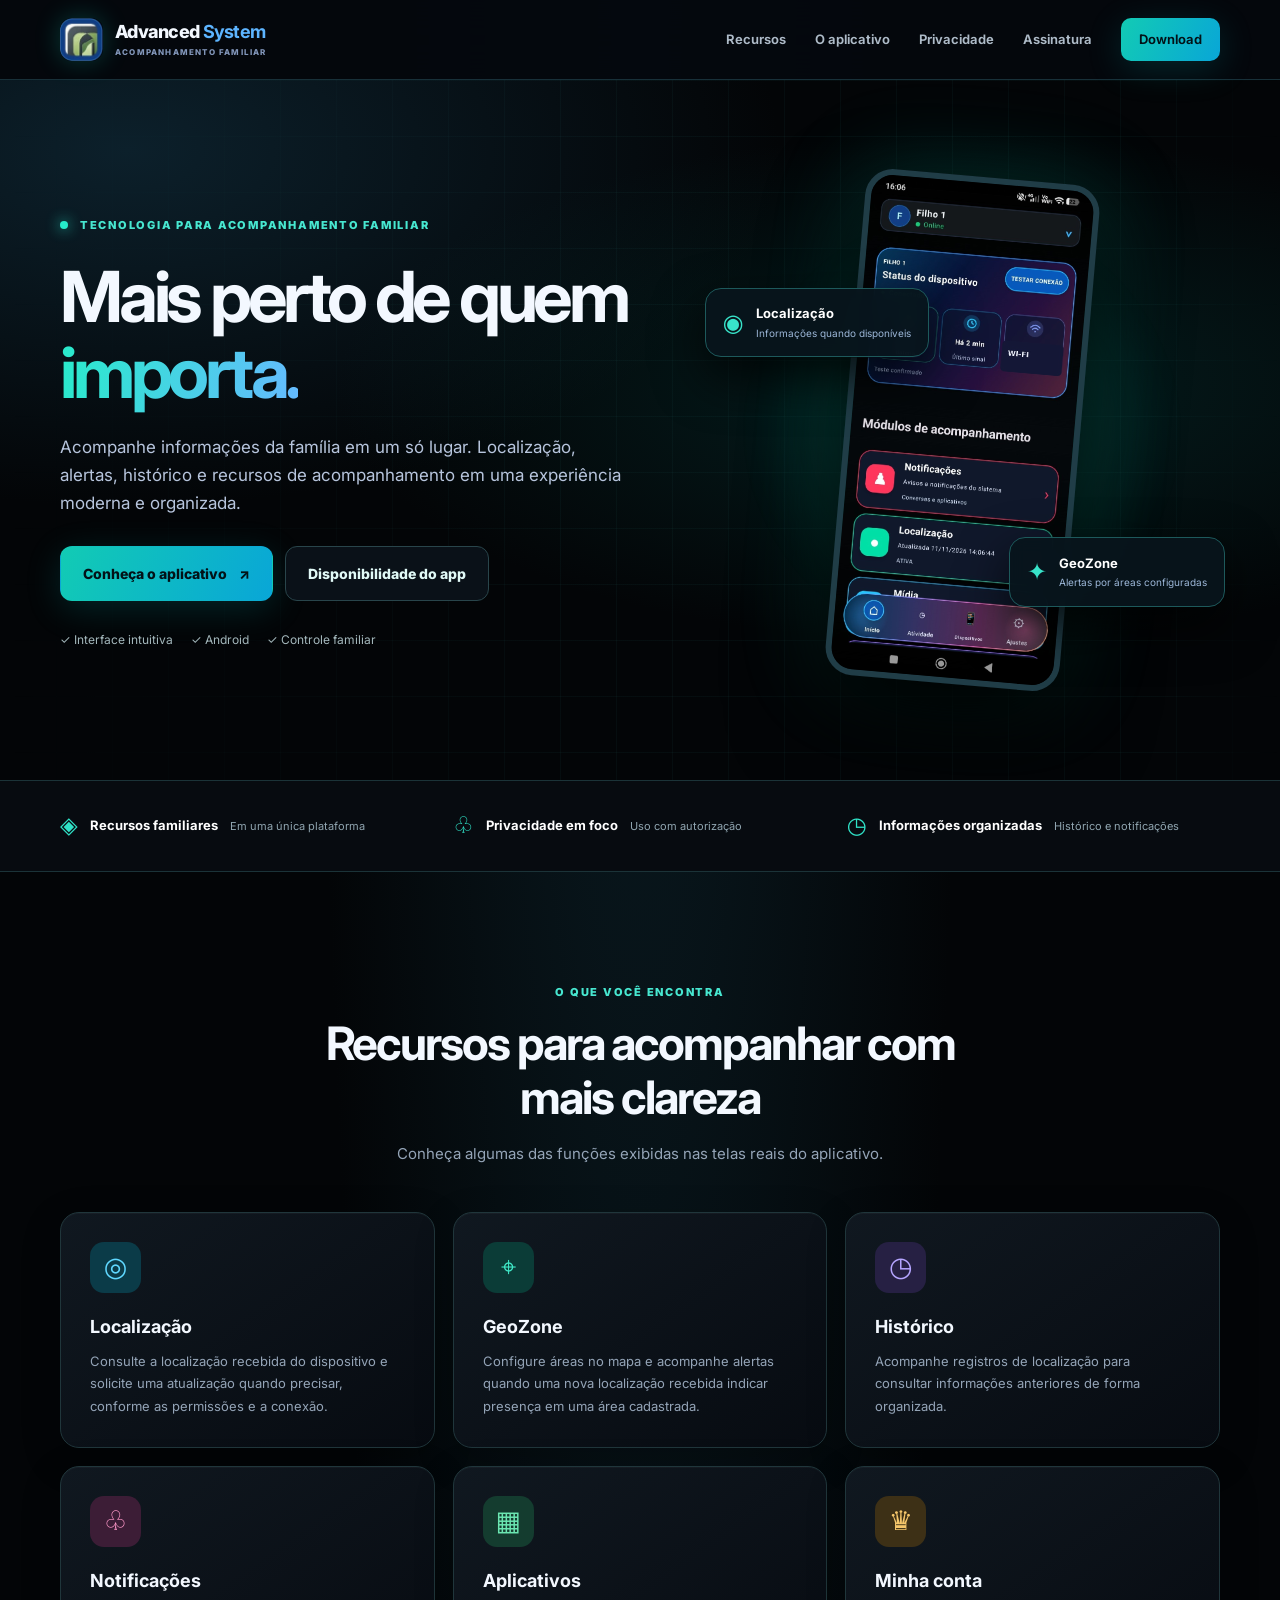
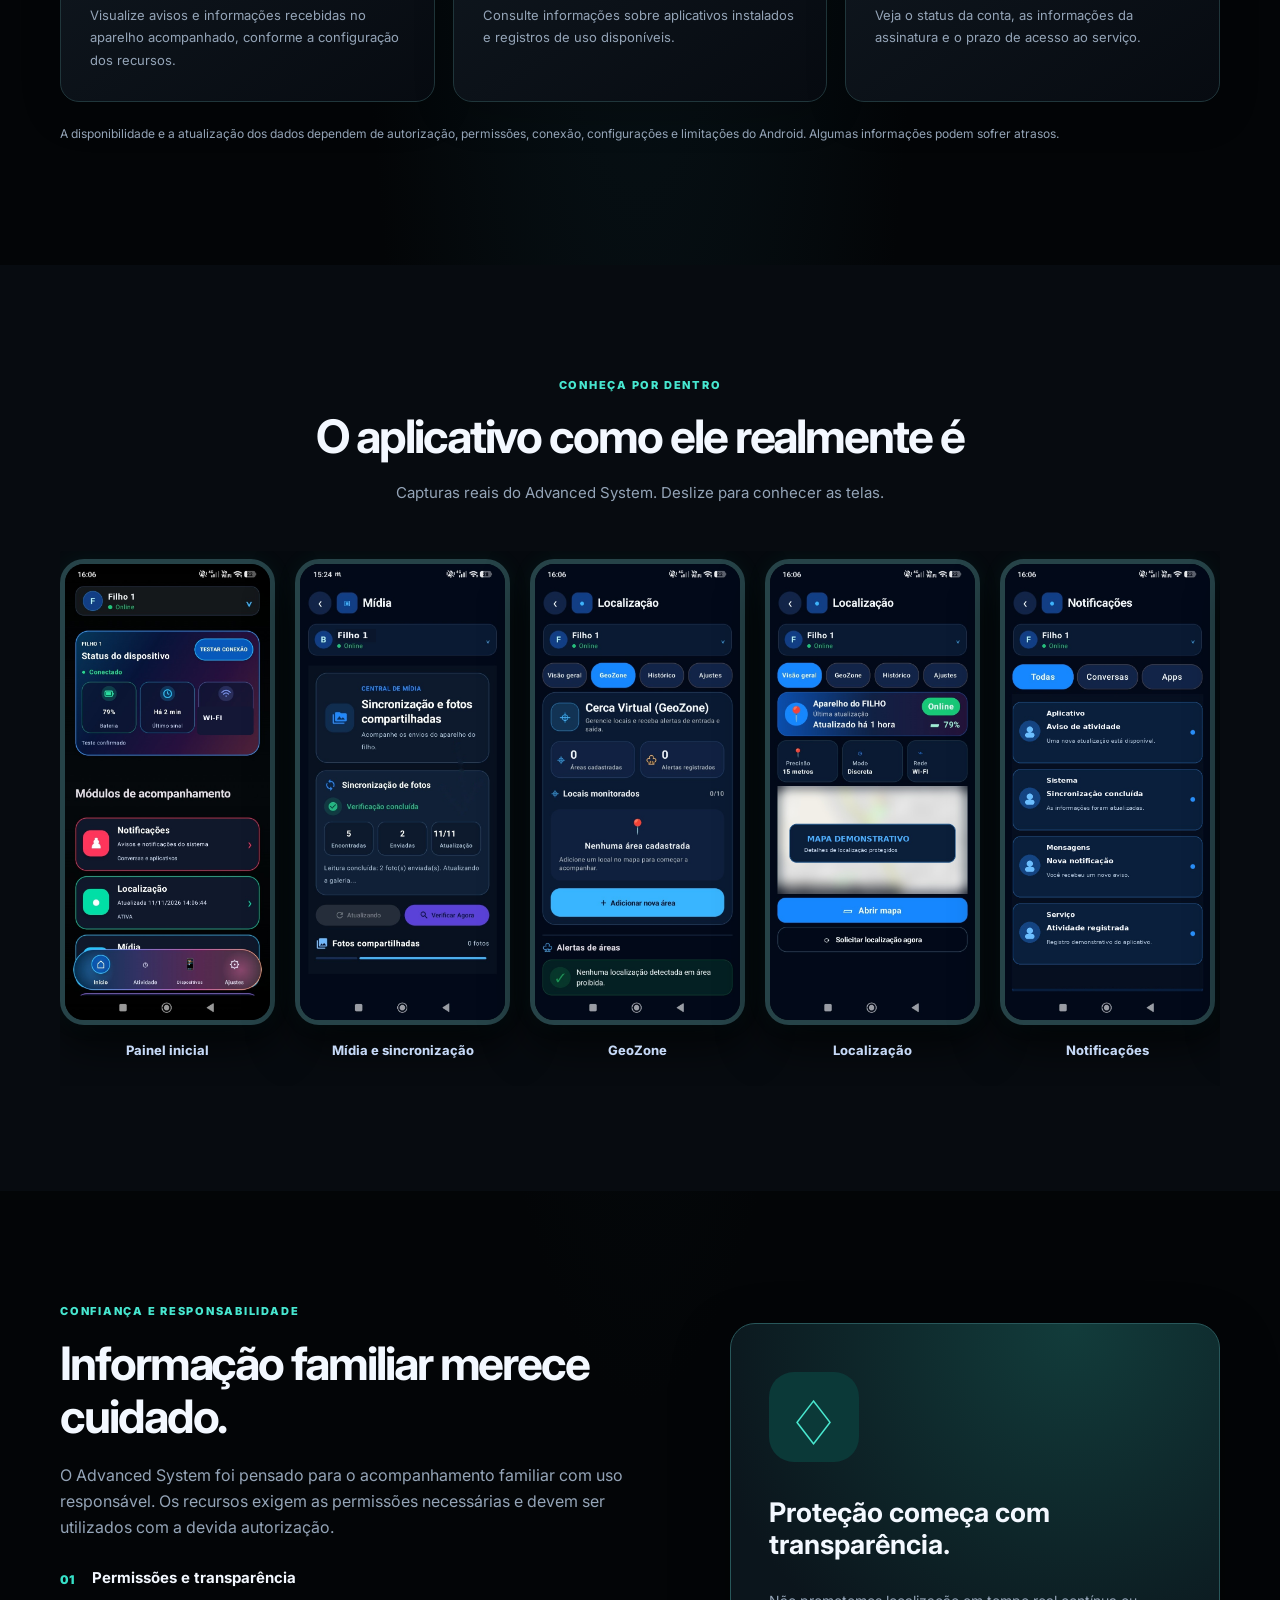
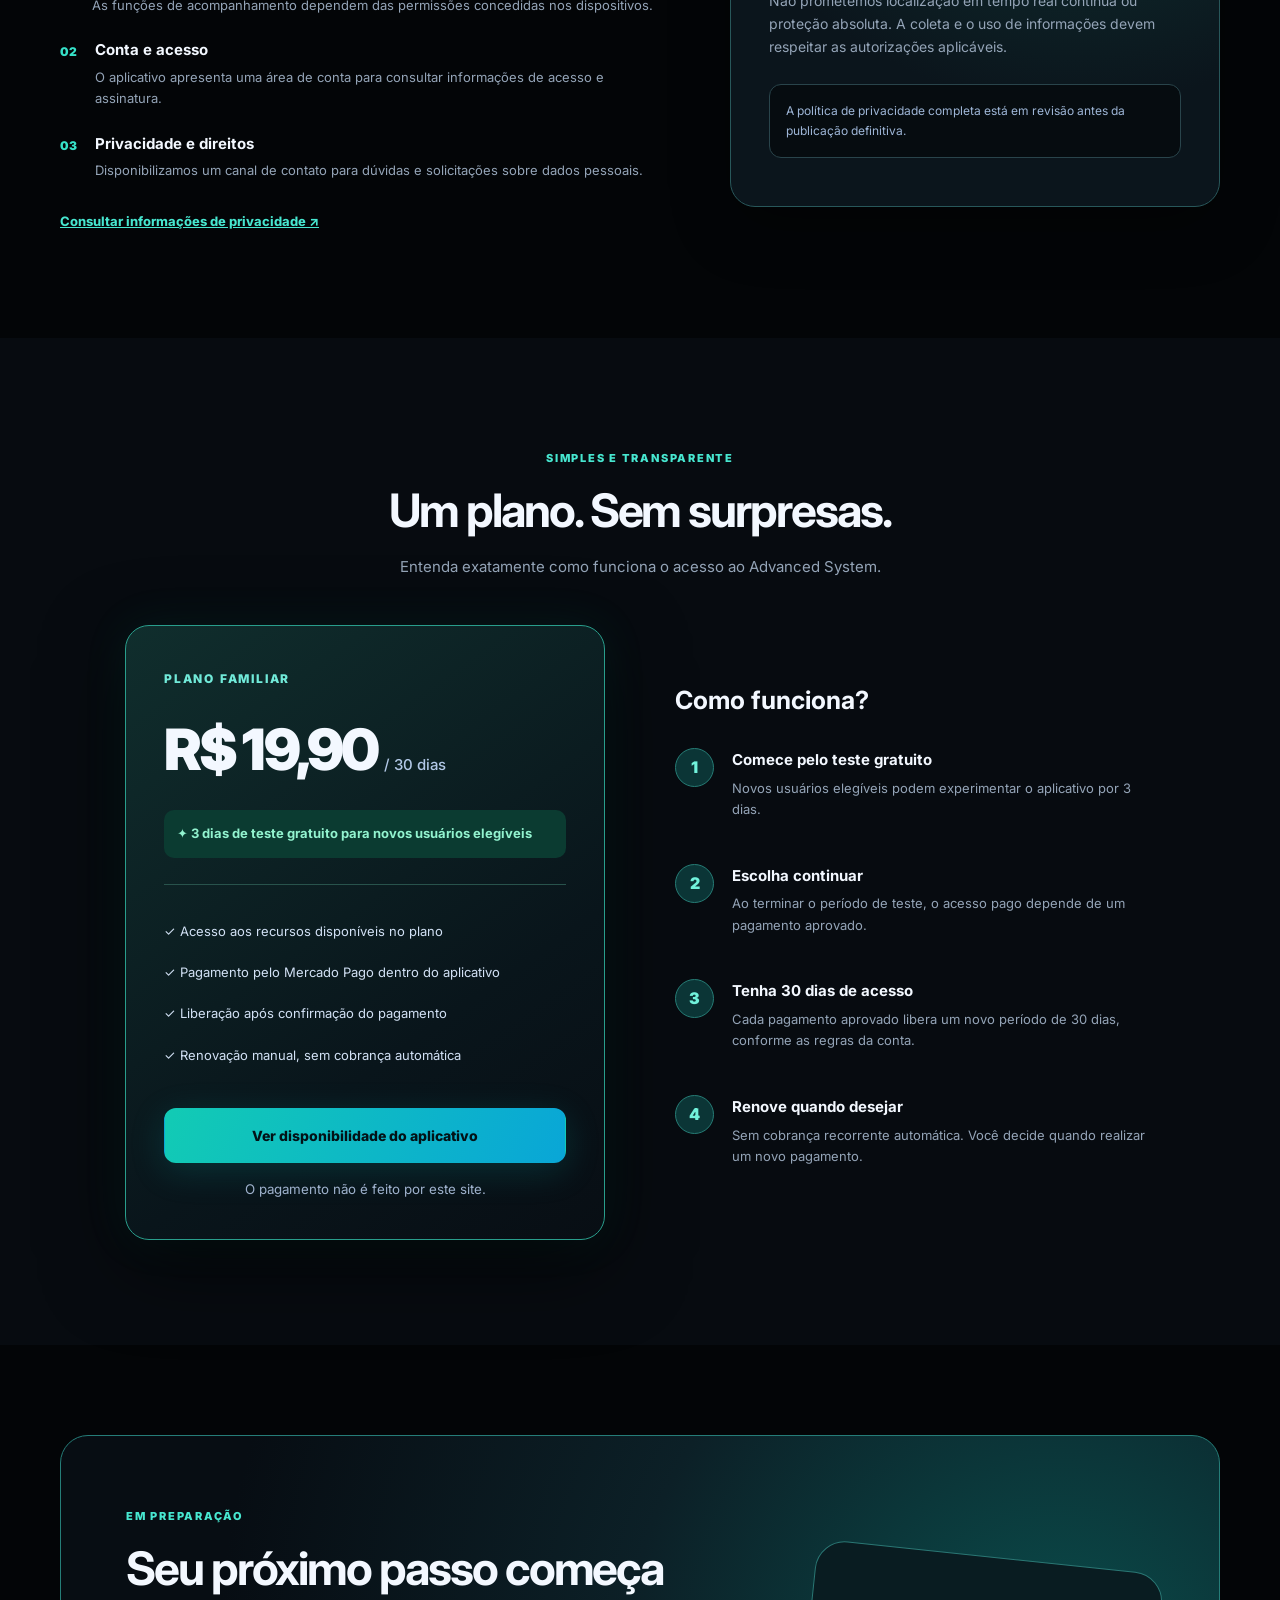
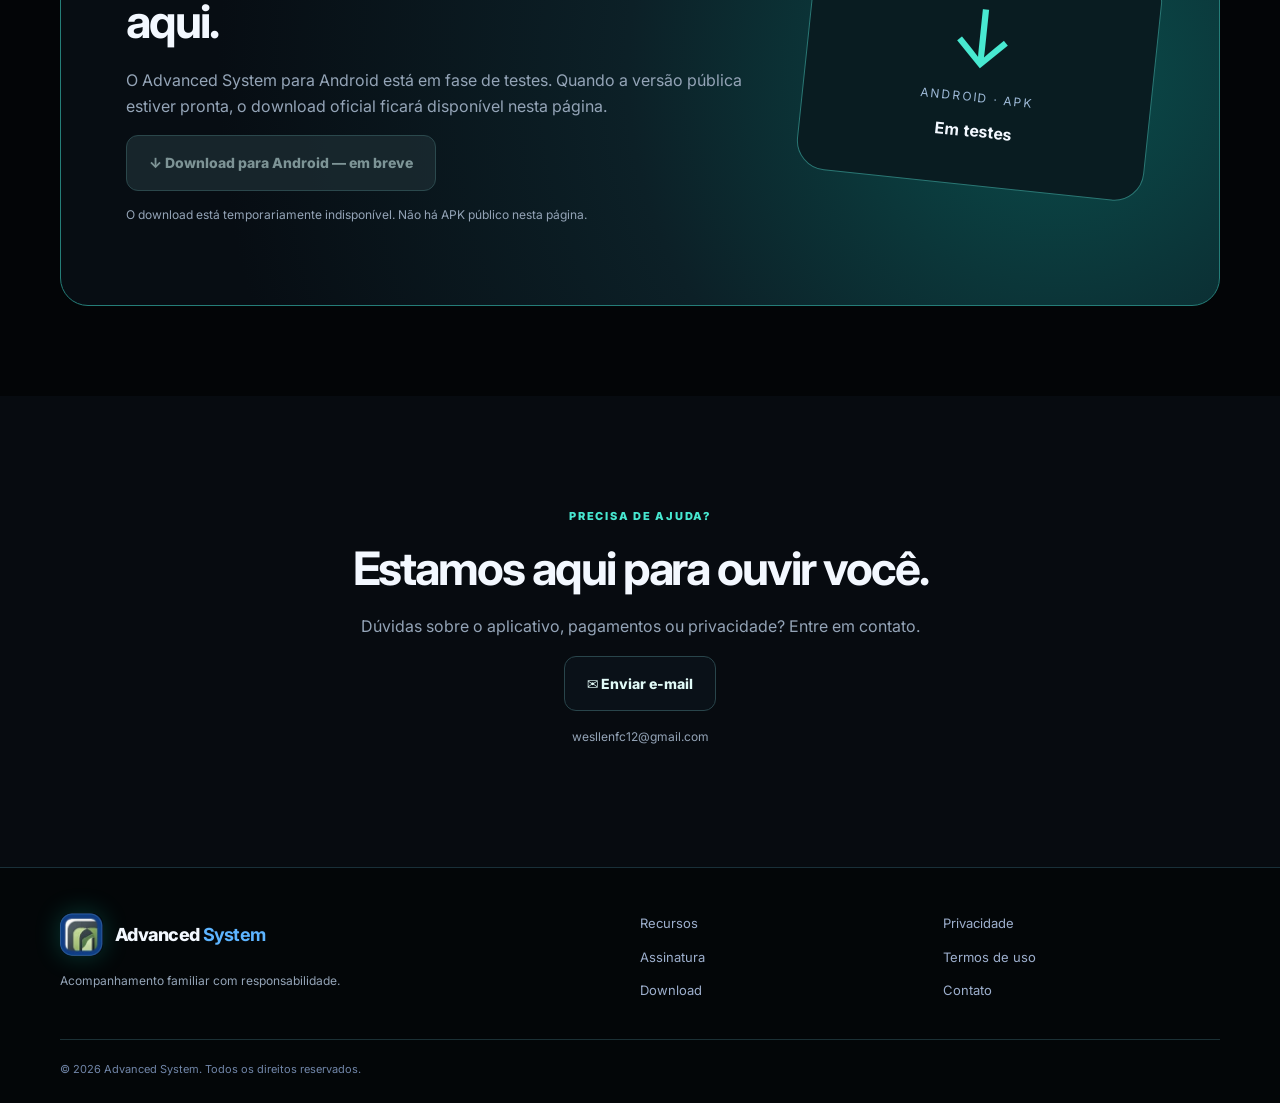
==== commit e463555a: "Add files via upload" ====
--- a/index.html
+++ b/index.html
@@ -1,9 +1,17 @@
 <!doctype html><html lang="pt-BR"><head><meta charset="utf-8"><meta name="viewport" content="width=device-width,initial-scale=1"><meta name="theme-color" content="#030507"><meta name="description" content="Advanced System: acompanhamento familiar com localização, GeoZone, notificações e gestão de assinatura. Conheça os recursos e o plano de R$ 19,90 por 30 dias."><title>Advanced System | Acompanhamento familiar</title><link rel="icon" type="image/png" href="assets/logo-oficial.png"><link rel="stylesheet" href="style.css"></head><body>
 <header class="nav"><a class="brand" href="#inicio"><img class="official-logo" src="assets/logo-oficial.png" alt="Logotipo oficial do Advanced System" width="43" height="43"><span>Advanced <b>System</b><small>ACOMPANHAMENTO FAMILIAR</small></span></a><button class="menu" aria-expanded="false" aria-controls="links" aria-label="Abrir menu">☰</button><nav id="links"><a href="#recursos">Recursos</a><a href="#telas">O aplicativo</a><a href="#seguranca">Privacidade</a><a href="#planos">Assinatura</a><a class="navcta" href="#download">Download</a></nav></header>
-<main><section class="hero" id="inicio"><div class="container hero-grid"><div><span class="eyebrow"><span class="dot"></span> TECNOLOGIA PARA ACOMPANHAMENTO FAMILIAR</span><h1>Mais perto de quem <em>importa.</em></h1><p class="lead">Acompanhe informações da família em um só lugar. Localização, alertas, histórico e recursos de acompanhamento em uma experiência moderna e organizada.</p><div class="actions"><a class="btn primary" href="#telas">Conheça o aplicativo <span aria-hidden="true">↗</span></a><a class="btn secondary" href="#download">Disponibilidade do app</a></div><div class="hero-micro"><span>✓ Interface intuitiva</span><span>✓ Android</span><span>✓ Controle familiar</span></div></div><div class="hero-art"><div class="orb"></div><img class="hero-phone" src="assets/tela-6.jpg" alt="Tela inicial real do Advanced System" width="720" height="1600"><div class="float-card one">◉ <span><strong>Localização</strong><small>Informações quando disponíveis</small></span></div><div class="float-card two">✦ <span><strong>GeoZone</strong><small>Alertas por áreas configuradas</small></span></div></div></div></section>
+<main><section class="hero" id="inicio"><div class="container hero-grid"><div><span class="eyebrow"><span class="dot"></span> TECNOLOGIA PARA ACOMPANHAMENTO FAMILIAR</span><h1>Mais perto de quem <em>importa.</em></h1><p class="lead">Acompanhe informações da família em um só lugar. Localização, alertas, histórico e recursos de acompanhamento em uma experiência moderna e organizada.</p><div class="actions"><a class="btn primary" href="#telas">Conheça o aplicativo <span aria-hidden="true">↗</span></a><a class="btn secondary" href="#download">Disponibilidade do app</a></div><div class="hero-micro"><span>✓ Interface intuitiva</span><span>✓ Android</span><span>✓ Controle familiar</span></div></div><div class="hero-art"><div class="orb"></div><img class="hero-phone" src="assets/tela-1.jpg" alt="Painel inicial real do Advanced System" width="720" height="1600"><div class="float-card one">◉ <span><strong>Localização</strong><small>Informações quando disponíveis</small></span></div><div class="float-card two">✦ <span><strong>GeoZone</strong><small>Alertas por áreas configuradas</small></span></div></div></div></section>
 <section class="truststrip"><div class="container stripgrid"><span>◈ <strong>Recursos familiares</strong><small>Em uma única plataforma</small></span><span>♧ <strong>Privacidade em foco</strong><small>Uso com autorização</small></span><span>◷ <strong>Informações organizadas</strong><small>Histórico e notificações</small></span></div></section>
 <section id="recursos" class="section"><div class="container"><div class="heading"><span class="eyebrow">O QUE VOCÊ ENCONTRA</span><h2>Recursos para acompanhar com mais clareza</h2><p>Conheça algumas das funções exibidas nas telas reais do aplicativo.</p></div><div class="cards"><article class="feature"><span class="feature-icon blue">◎</span><h3>Localização</h3><p>Consulte a localização recebida do dispositivo e solicite uma atualização quando precisar, conforme as permissões e a conexão.</p></article><article class="feature"><span class="feature-icon cyan">⌖</span><h3>GeoZone</h3><p>Configure áreas no mapa e acompanhe alertas quando uma nova localização recebida indicar presença em uma área cadastrada.</p></article><article class="feature"><span class="feature-icon violet">◷</span><h3>Histórico</h3><p>Acompanhe registros de localização para consultar informações anteriores de forma organizada.</p></article><article class="feature"><span class="feature-icon pink">♧</span><h3>Notificações</h3><p>Visualize avisos e informações recebidas no aparelho acompanhado, conforme a configuração dos recursos.</p></article><article class="feature"><span class="feature-icon green">▦</span><h3>Aplicativos</h3><p>Consulte informações sobre aplicativos instalados e registros de uso disponíveis.</p></article><article class="feature"><span class="feature-icon amber">♛</span><h3>Minha conta</h3><p>Veja o status da conta, as informações da assinatura e o prazo de acesso ao serviço.</p></article></div><p class="footnote">A disponibilidade e a atualização dos dados dependem de autorização, permissões, conexão, configurações e limitações do Android. Algumas informações podem sofrer atrasos.</p></div></section>
-<section id="telas" class="section showcase"><div class="container"><div class="heading"><span class="eyebrow">CONHEÇA POR DENTRO</span><h2>O aplicativo como ele realmente é</h2><p>Capturas reais do Advanced System. Deslize para conhecer as telas.</p></div><div class="screens" aria-label="Galeria de capturas de tela do aplicativo"><figure><img loading="lazy" src="assets/tela-6.jpg" alt="Tela inicial do Advanced System"><figcaption>Início</figcaption></figure><figure><img loading="lazy" src="assets/tela-3.jpg" alt="Tela de localização e mapa"><figcaption>Localização</figcaption></figure><figure><img loading="lazy" src="assets/tela-2.jpg" alt="Tela de aplicativos"><figcaption>Aplicativos</figcaption></figure><figure><img loading="lazy" src="assets/tela-5.jpg" alt="Tela de notificações"><figcaption>Notificações</figcaption></figure><figure><img loading="lazy" src="assets/tela-1.jpg" alt="Tela Minha conta com assinatura"><figcaption>Minha conta</figcaption></figure></div></div></section>
+<section id="telas" class="section showcase"><div class="container"><div class="heading"><span class="eyebrow">CONHEÇA POR DENTRO</span><h2>O aplicativo como ele realmente é</h2><p>Capturas reais do Advanced System. Deslize para conhecer as telas.</p></div><div class="screens" aria-label="Galeria de capturas de tela do aplicativo">
+<figure><img loading="lazy" src="assets/tela-1.jpg" alt="Painel inicial e status do dispositivo"><figcaption>Painel inicial</figcaption></figure>
+<figure><img loading="lazy" src="assets/tela-2.jpg" alt="Central de mídia e sincronização"><figcaption>Mídia e sincronização</figcaption></figure>
+<figure><img loading="lazy" src="assets/tela-3.jpg" alt="Configuração de GeoZone"><figcaption>GeoZone</figcaption></figure>
+<figure><img loading="lazy" src="assets/tela-4.jpg" alt="Visão geral da localização"><figcaption>Localização</figcaption></figure>
+<figure><img loading="lazy" src="assets/tela-5.jpg" alt="Central de notificações com conteúdo demonstrativo"><figcaption>Notificações</figcaption></figure>
+<figure><img loading="lazy" src="assets/tela-6.jpg" alt="Galeria de mídia compartilhada"><figcaption>Galeria de mídia</figcaption></figure>
+<figure><img loading="lazy" src="assets/tela-7.jpg" alt="Painel de aplicativos e tempo de uso"><figcaption>Aplicativos</figcaption></figure>
+</div></div></section>
 <section id="seguranca" class="section"><div class="container security-grid"><div><span class="eyebrow">CONFIANÇA E RESPONSABILIDADE</span><h2>Informação familiar merece cuidado.</h2><p>O Advanced System foi pensado para o acompanhamento familiar com uso responsável. Os recursos exigem as permissões necessárias e devem ser utilizados com a devida autorização.</p><div class="security-list"><div><span>01</span><div><h3>Permissões e transparência</h3><p>As funções de acompanhamento dependem das permissões concedidas nos dispositivos.</p></div></div><div><span>02</span><div><h3>Conta e acesso</h3><p>O aplicativo apresenta uma área de conta para consultar informações de acesso e assinatura.</p></div></div><div><span>03</span><div><h3>Privacidade e direitos</h3><p>Disponibilizamos um canal de contato para dúvidas e solicitações sobre dados pessoais.</p></div></div></div><a class="textlink" href="privacidade.html">Consultar informações de privacidade ↗</a></div><div class="security-panel"><div class="shield">♢</div><h3>Proteção começa com transparência.</h3><p>Não prometemos localização em tempo real contínua ou proteção absoluta. A coleta e o uso de informações devem respeitar as autorizações aplicáveis.</p><div class="mini-note">A política de privacidade completa está em revisão antes da publicação definitiva.</div></div></div></section>
 <section id="planos" class="section price-section"><div class="container"><div class="heading"><span class="eyebrow">SIMPLES E TRANSPARENTE</span><h2>Um plano. Sem surpresas.</h2><p>Entenda exatamente como funciona o acesso ao Advanced System.</p></div><div class="pricing-layout"><div class="price-card"><span class="plan-label">PLANO FAMILIAR</span><div class="price">R$ 19,90 <span>/ 30 dias</span></div><p class="trial">✦ 3 dias de teste gratuito para novos usuários elegíveis</p><hr><ul><li>✓ Acesso aos recursos disponíveis no plano</li><li>✓ Pagamento pelo Mercado Pago dentro do aplicativo</li><li>✓ Liberação após confirmação do pagamento</li><li>✓ Renovação manual, sem cobrança automática</li></ul><a class="btn primary full" href="#download">Ver disponibilidade do aplicativo</a><small>O pagamento não é feito por este site.</small></div><div class="steps"><h3>Como funciona?</h3><div class="step"><span>1</span><div><h4>Comece pelo teste gratuito</h4><p>Novos usuários elegíveis podem experimentar o aplicativo por 3 dias.</p></div></div><div class="step"><span>2</span><div><h4>Escolha continuar</h4><p>Ao terminar o período de teste, o acesso pago depende de um pagamento aprovado.</p></div></div><div class="step"><span>3</span><div><h4>Tenha 30 dias de acesso</h4><p>Cada pagamento aprovado libera um novo período de 30 dias, conforme as regras da conta.</p></div></div><div class="step"><span>4</span><div><h4>Renove quando desejar</h4><p>Sem cobrança recorrente automática. Você decide quando realizar um novo pagamento.</p></div></div></div></div></div></section>
 <section id="download" class="section download-section"><div class="container download-box"><div><span class="eyebrow">EM PREPARAÇÃO</span><h2>Seu próximo passo começa aqui.</h2><p>O Advanced System para Android está em fase de testes. Quando a versão pública estiver pronta, o download oficial ficará disponível nesta página.</p><button class="btn disabled" disabled aria-disabled="true">↓ Download para Android — em breve</button><p class="download-note">O download está temporariamente indisponível. Não há APK público nesta página.</p></div><div class="download-art" aria-hidden="true"><span>↓</span><small>ANDROID · APK</small><strong>Em testes</strong></div></div></section>
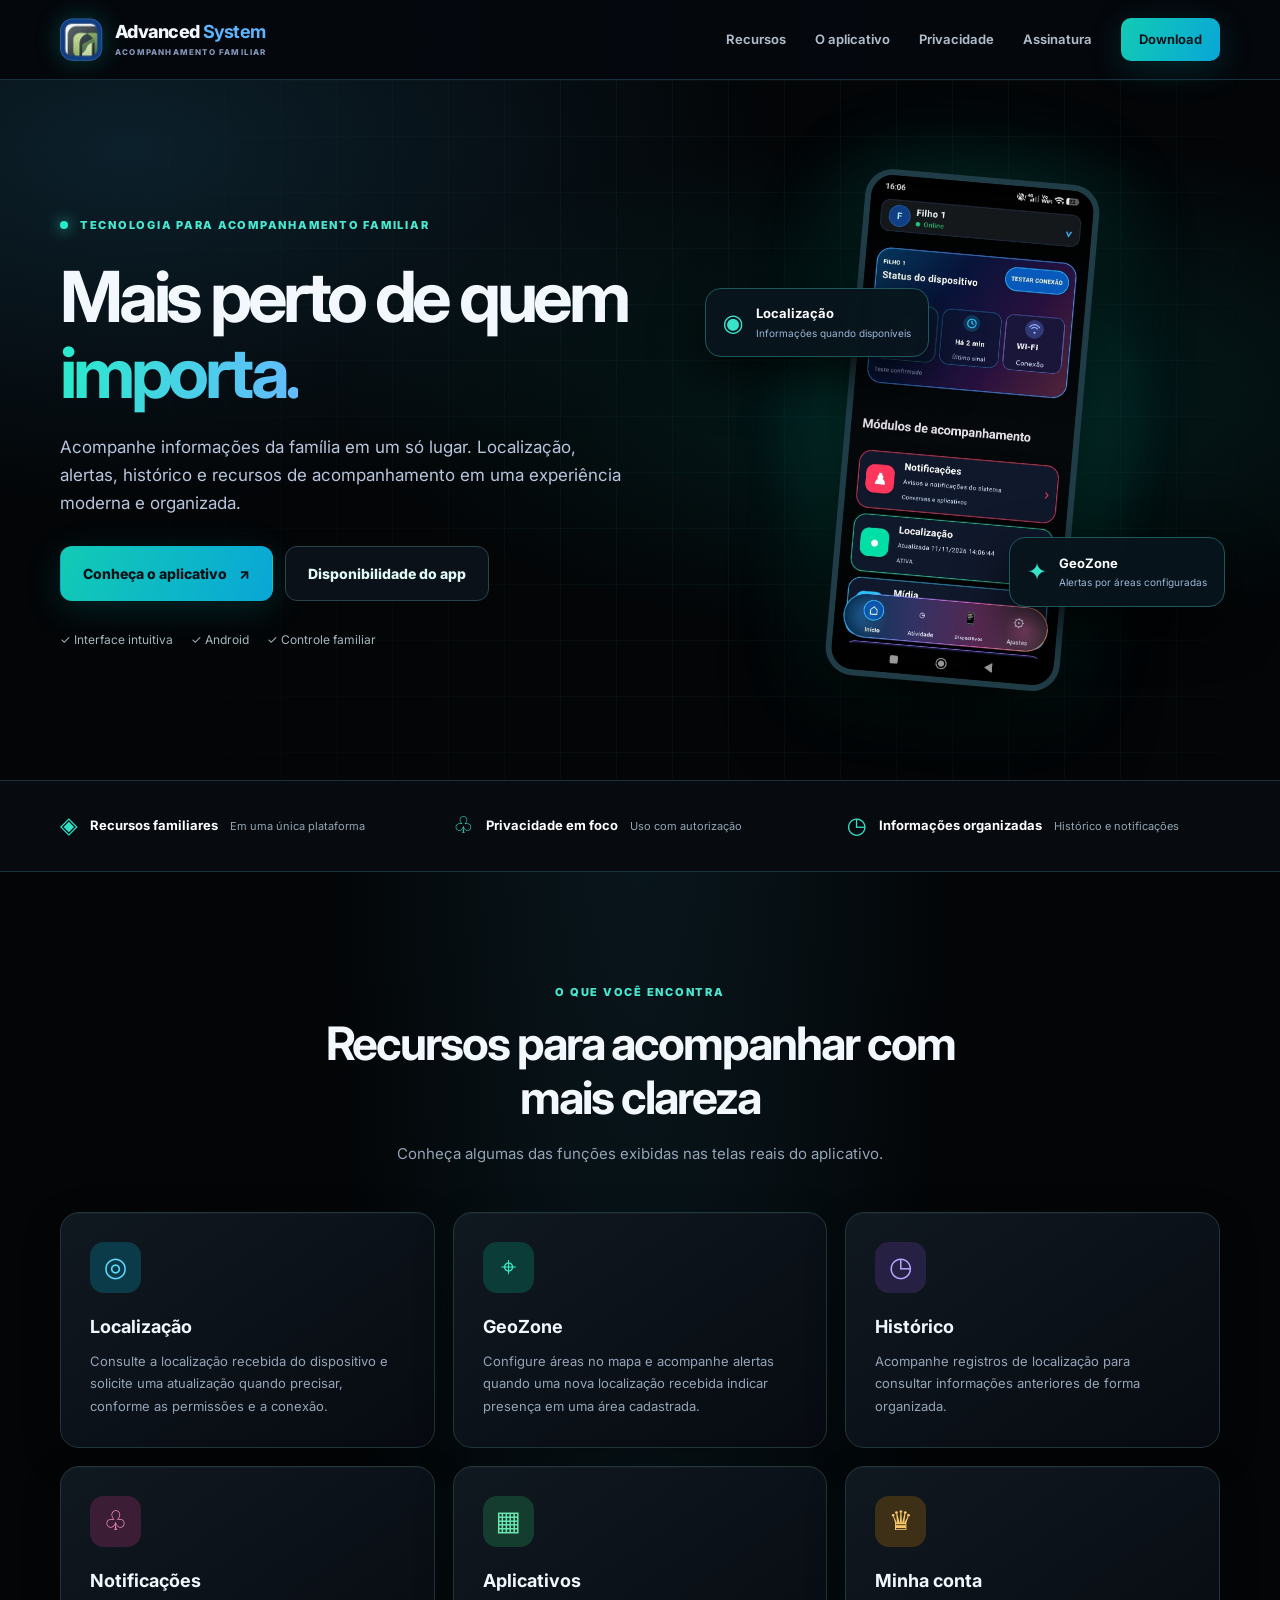
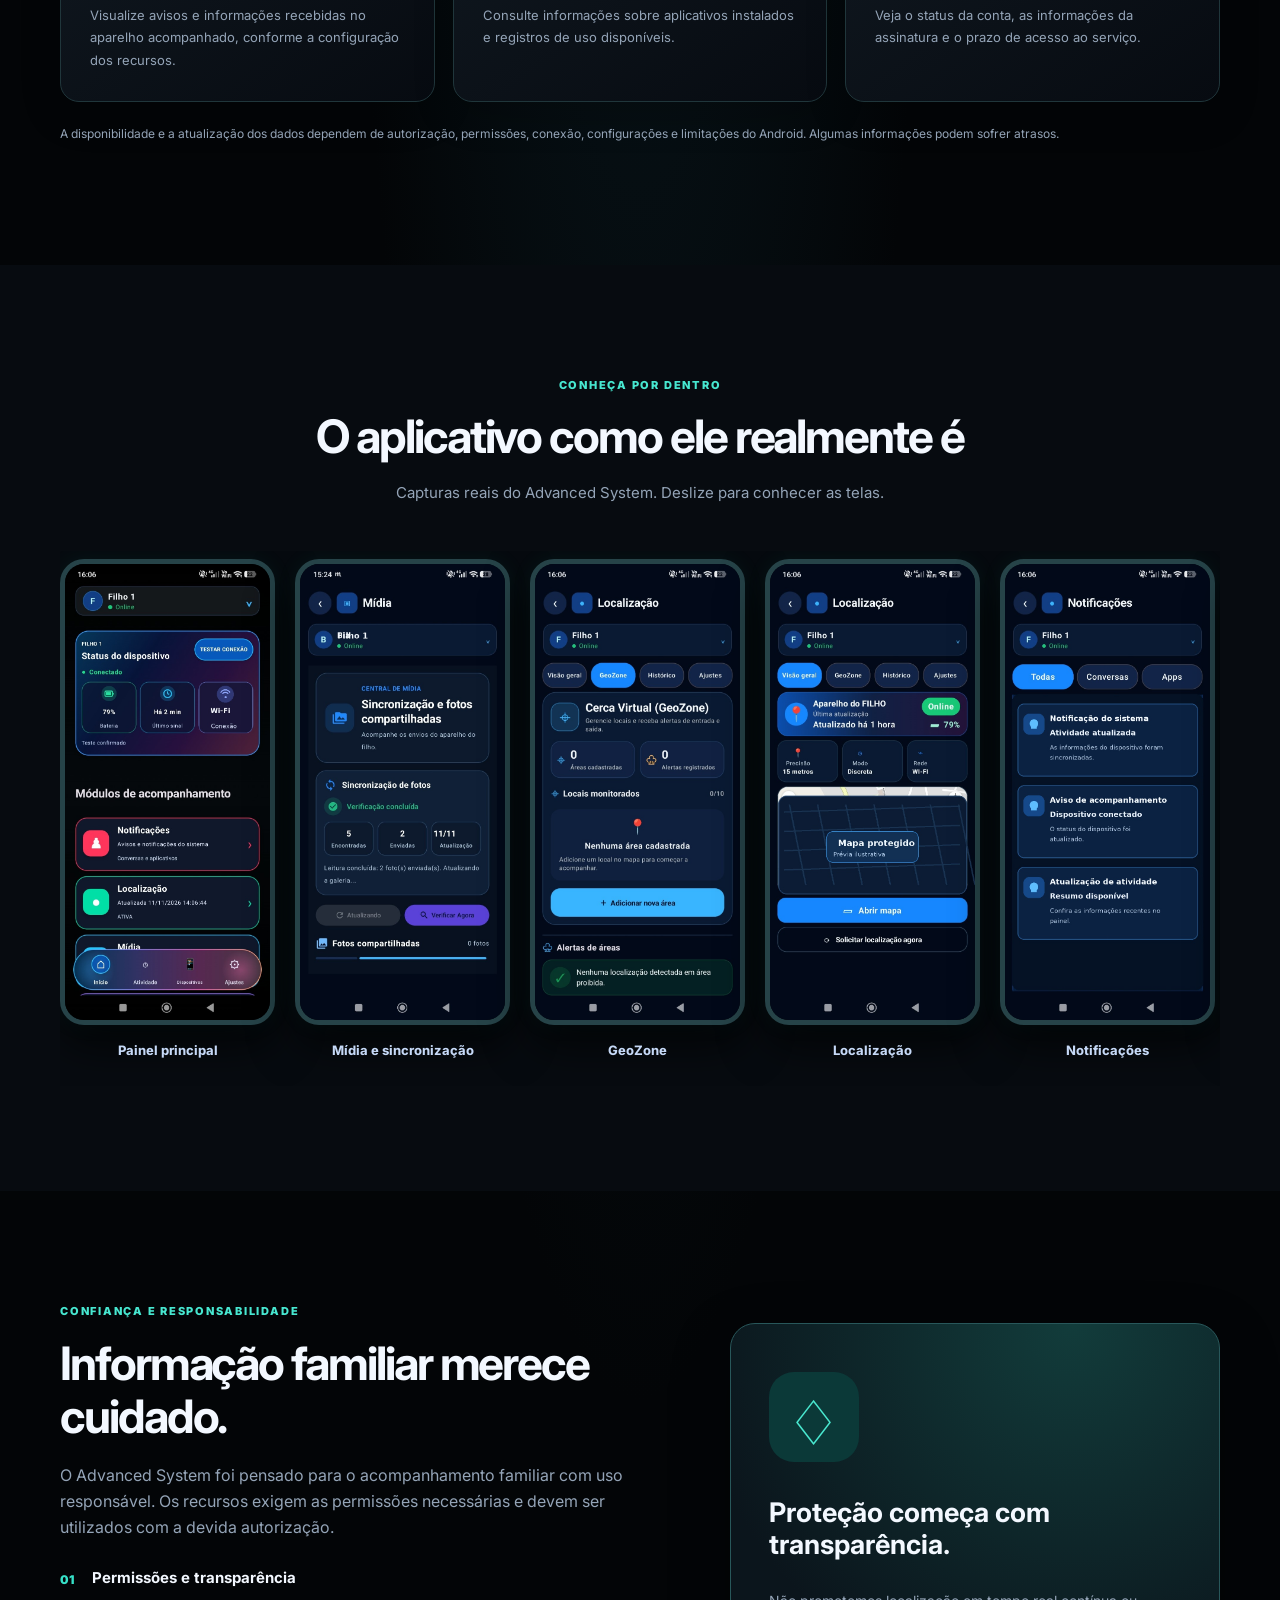
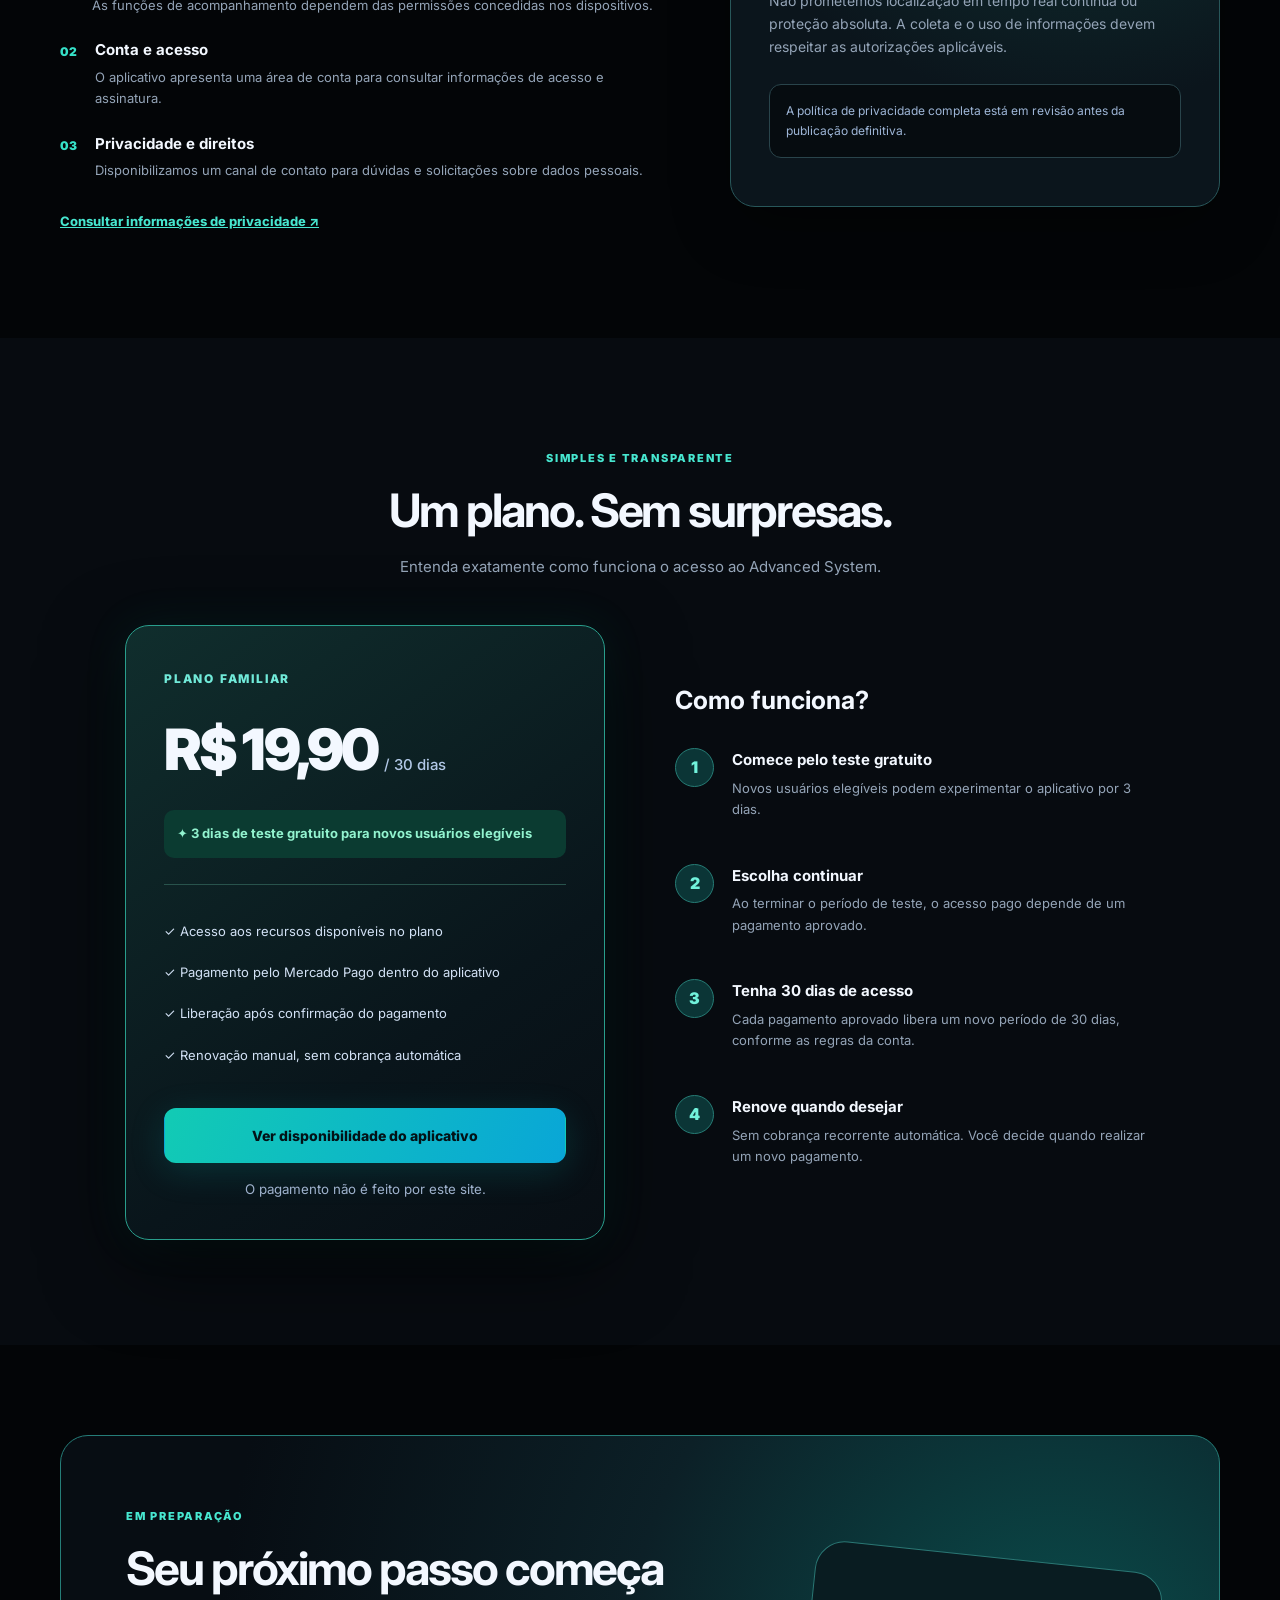
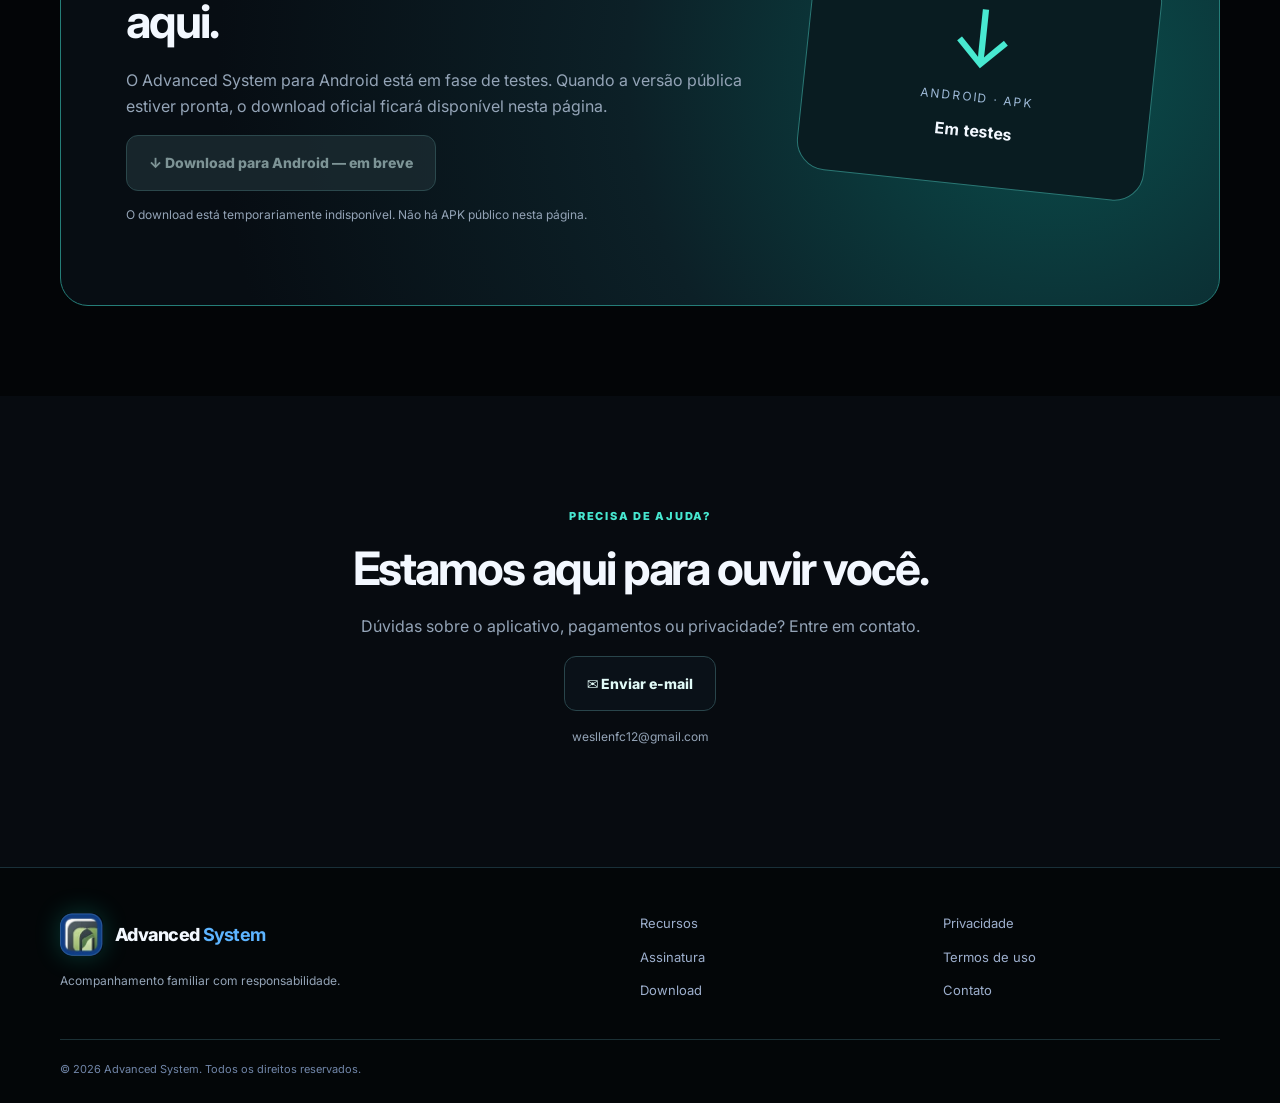
==== commit ffbfe29a: "Add files via upload" ====
--- a/index.html
+++ b/index.html
@@ -4,12 +4,12 @@
 <section class="truststrip"><div class="container stripgrid"><span>◈ <strong>Recursos familiares</strong><small>Em uma única plataforma</small></span><span>♧ <strong>Privacidade em foco</strong><small>Uso com autorização</small></span><span>◷ <strong>Informações organizadas</strong><small>Histórico e notificações</small></span></div></section>
 <section id="recursos" class="section"><div class="container"><div class="heading"><span class="eyebrow">O QUE VOCÊ ENCONTRA</span><h2>Recursos para acompanhar com mais clareza</h2><p>Conheça algumas das funções exibidas nas telas reais do aplicativo.</p></div><div class="cards"><article class="feature"><span class="feature-icon blue">◎</span><h3>Localização</h3><p>Consulte a localização recebida do dispositivo e solicite uma atualização quando precisar, conforme as permissões e a conexão.</p></article><article class="feature"><span class="feature-icon cyan">⌖</span><h3>GeoZone</h3><p>Configure áreas no mapa e acompanhe alertas quando uma nova localização recebida indicar presença em uma área cadastrada.</p></article><article class="feature"><span class="feature-icon violet">◷</span><h3>Histórico</h3><p>Acompanhe registros de localização para consultar informações anteriores de forma organizada.</p></article><article class="feature"><span class="feature-icon pink">♧</span><h3>Notificações</h3><p>Visualize avisos e informações recebidas no aparelho acompanhado, conforme a configuração dos recursos.</p></article><article class="feature"><span class="feature-icon green">▦</span><h3>Aplicativos</h3><p>Consulte informações sobre aplicativos instalados e registros de uso disponíveis.</p></article><article class="feature"><span class="feature-icon amber">♛</span><h3>Minha conta</h3><p>Veja o status da conta, as informações da assinatura e o prazo de acesso ao serviço.</p></article></div><p class="footnote">A disponibilidade e a atualização dos dados dependem de autorização, permissões, conexão, configurações e limitações do Android. Algumas informações podem sofrer atrasos.</p></div></section>
 <section id="telas" class="section showcase"><div class="container"><div class="heading"><span class="eyebrow">CONHEÇA POR DENTRO</span><h2>O aplicativo como ele realmente é</h2><p>Capturas reais do Advanced System. Deslize para conhecer as telas.</p></div><div class="screens" aria-label="Galeria de capturas de tela do aplicativo">
-<figure><img loading="lazy" src="assets/tela-1.jpg" alt="Painel inicial e status do dispositivo"><figcaption>Painel inicial</figcaption></figure>
-<figure><img loading="lazy" src="assets/tela-2.jpg" alt="Central de mídia e sincronização"><figcaption>Mídia e sincronização</figcaption></figure>
-<figure><img loading="lazy" src="assets/tela-3.jpg" alt="Configuração de GeoZone"><figcaption>GeoZone</figcaption></figure>
-<figure><img loading="lazy" src="assets/tela-4.jpg" alt="Visão geral da localização"><figcaption>Localização</figcaption></figure>
-<figure><img loading="lazy" src="assets/tela-5.jpg" alt="Central de notificações com conteúdo demonstrativo"><figcaption>Notificações</figcaption></figure>
-<figure><img loading="lazy" src="assets/tela-6.jpg" alt="Galeria de mídia compartilhada"><figcaption>Galeria de mídia</figcaption></figure>
+<figure><img loading="lazy" src="assets/tela-1.jpg" alt="Tela inicial do aplicativo com status do dispositivo"><figcaption>Painel principal</figcaption></figure>
+<figure><img loading="lazy" src="assets/tela-2.jpg" alt="Central de mídia e sincronização de fotos"><figcaption>Mídia e sincronização</figcaption></figure>
+<figure><img loading="lazy" src="assets/tela-3.jpg" alt="Configuração da cerca virtual GeoZone"><figcaption>GeoZone</figcaption></figure>
+<figure><img loading="lazy" src="assets/tela-4.jpg" alt="Visão geral da localização com mapa protegido para demonstração"><figcaption>Localização</figcaption></figure>
+<figure><img loading="lazy" src="assets/tela-5.jpg" alt="Central de notificações com exemplos genéricos de demonstração"><figcaption>Notificações</figcaption></figure>
+<figure><img loading="lazy" src="assets/tela-6.jpg" alt="Galeria de fotos compartilhadas com conteúdo pessoal protegido"><figcaption>Galeria de fotos</figcaption></figure>
 <figure><img loading="lazy" src="assets/tela-7.jpg" alt="Painel de aplicativos e tempo de uso"><figcaption>Aplicativos</figcaption></figure>
 </div></div></section>
 <section id="seguranca" class="section"><div class="container security-grid"><div><span class="eyebrow">CONFIANÇA E RESPONSABILIDADE</span><h2>Informação familiar merece cuidado.</h2><p>O Advanced System foi pensado para o acompanhamento familiar com uso responsável. Os recursos exigem as permissões necessárias e devem ser utilizados com a devida autorização.</p><div class="security-list"><div><span>01</span><div><h3>Permissões e transparência</h3><p>As funções de acompanhamento dependem das permissões concedidas nos dispositivos.</p></div></div><div><span>02</span><div><h3>Conta e acesso</h3><p>O aplicativo apresenta uma área de conta para consultar informações de acesso e assinatura.</p></div></div><div><span>03</span><div><h3>Privacidade e direitos</h3><p>Disponibilizamos um canal de contato para dúvidas e solicitações sobre dados pessoais.</p></div></div></div><a class="textlink" href="privacidade.html">Consultar informações de privacidade ↗</a></div><div class="security-panel"><div class="shield">♢</div><h3>Proteção começa com transparência.</h3><p>Não prometemos localização em tempo real contínua ou proteção absoluta. A coleta e o uso de informações devem respeitar as autorizações aplicáveis.</p><div class="mini-note">A política de privacidade completa está em revisão antes da publicação definitiva.</div></div></div></section>
